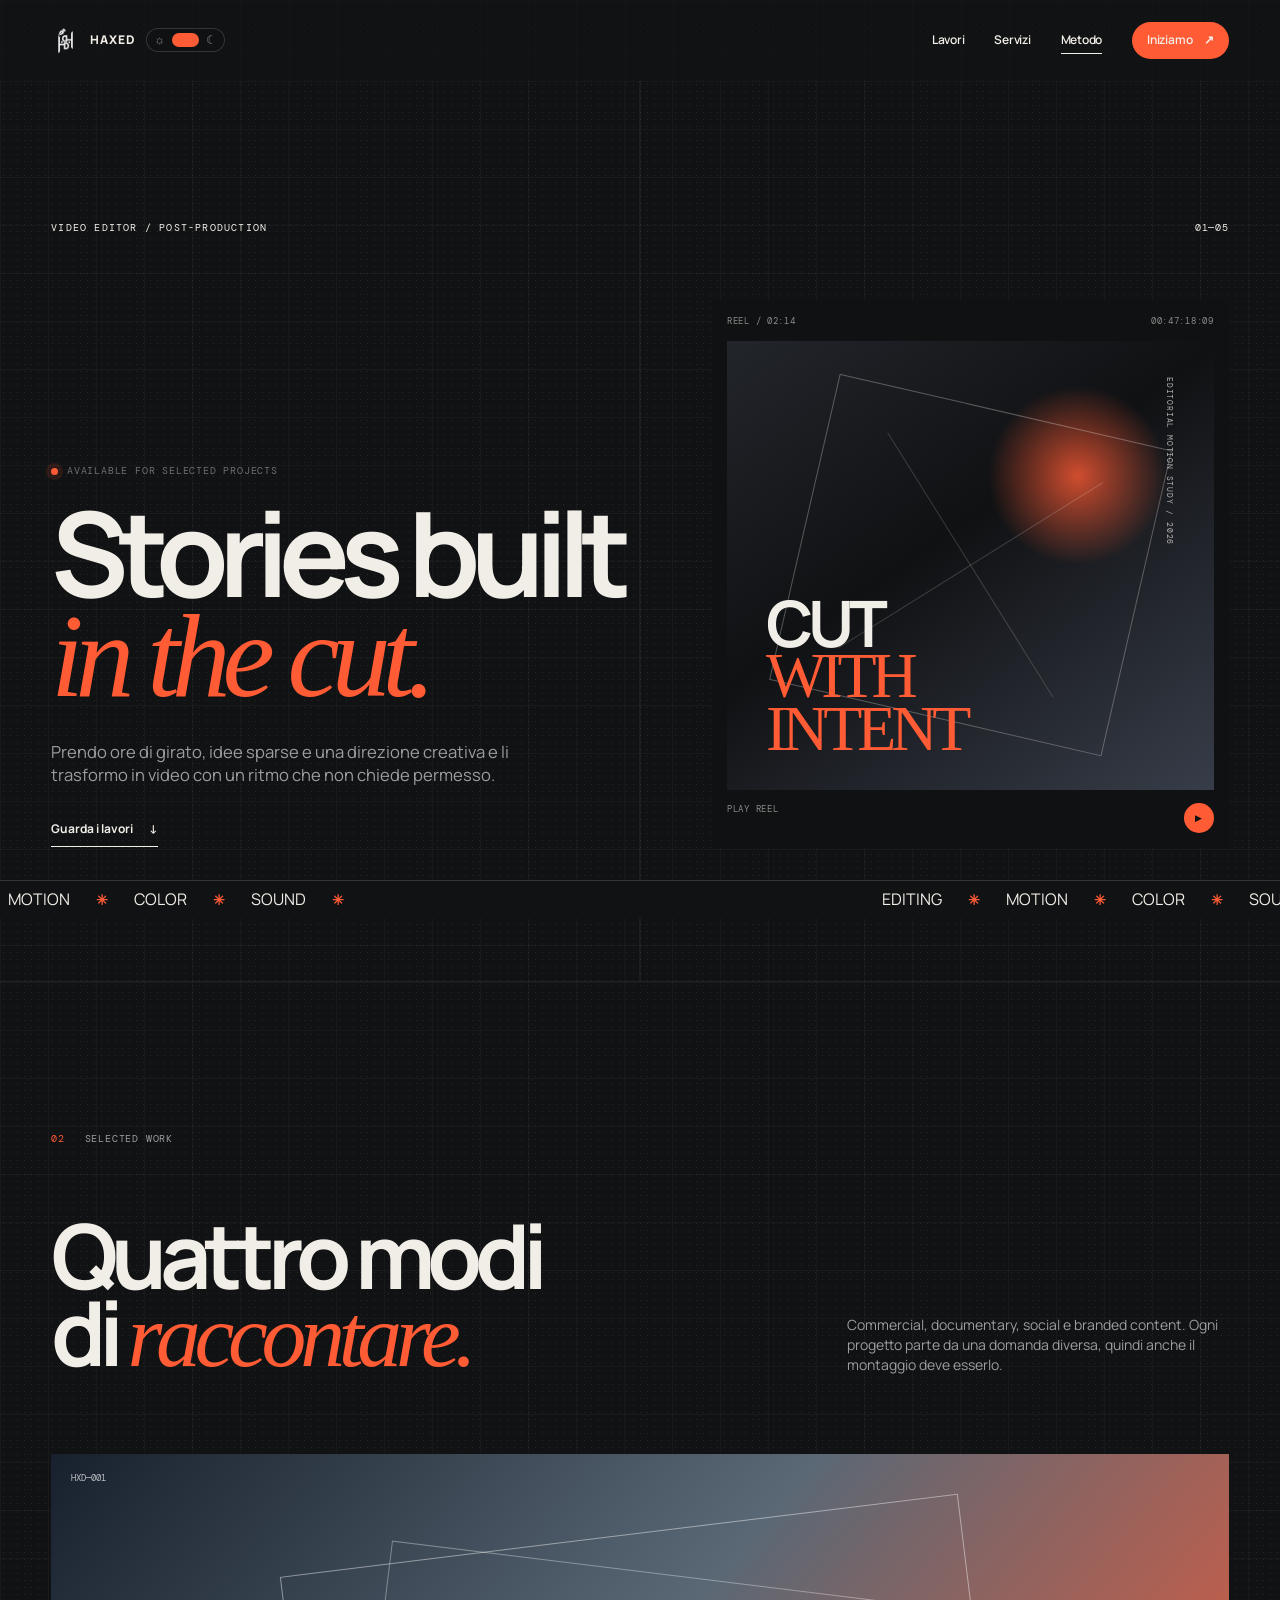
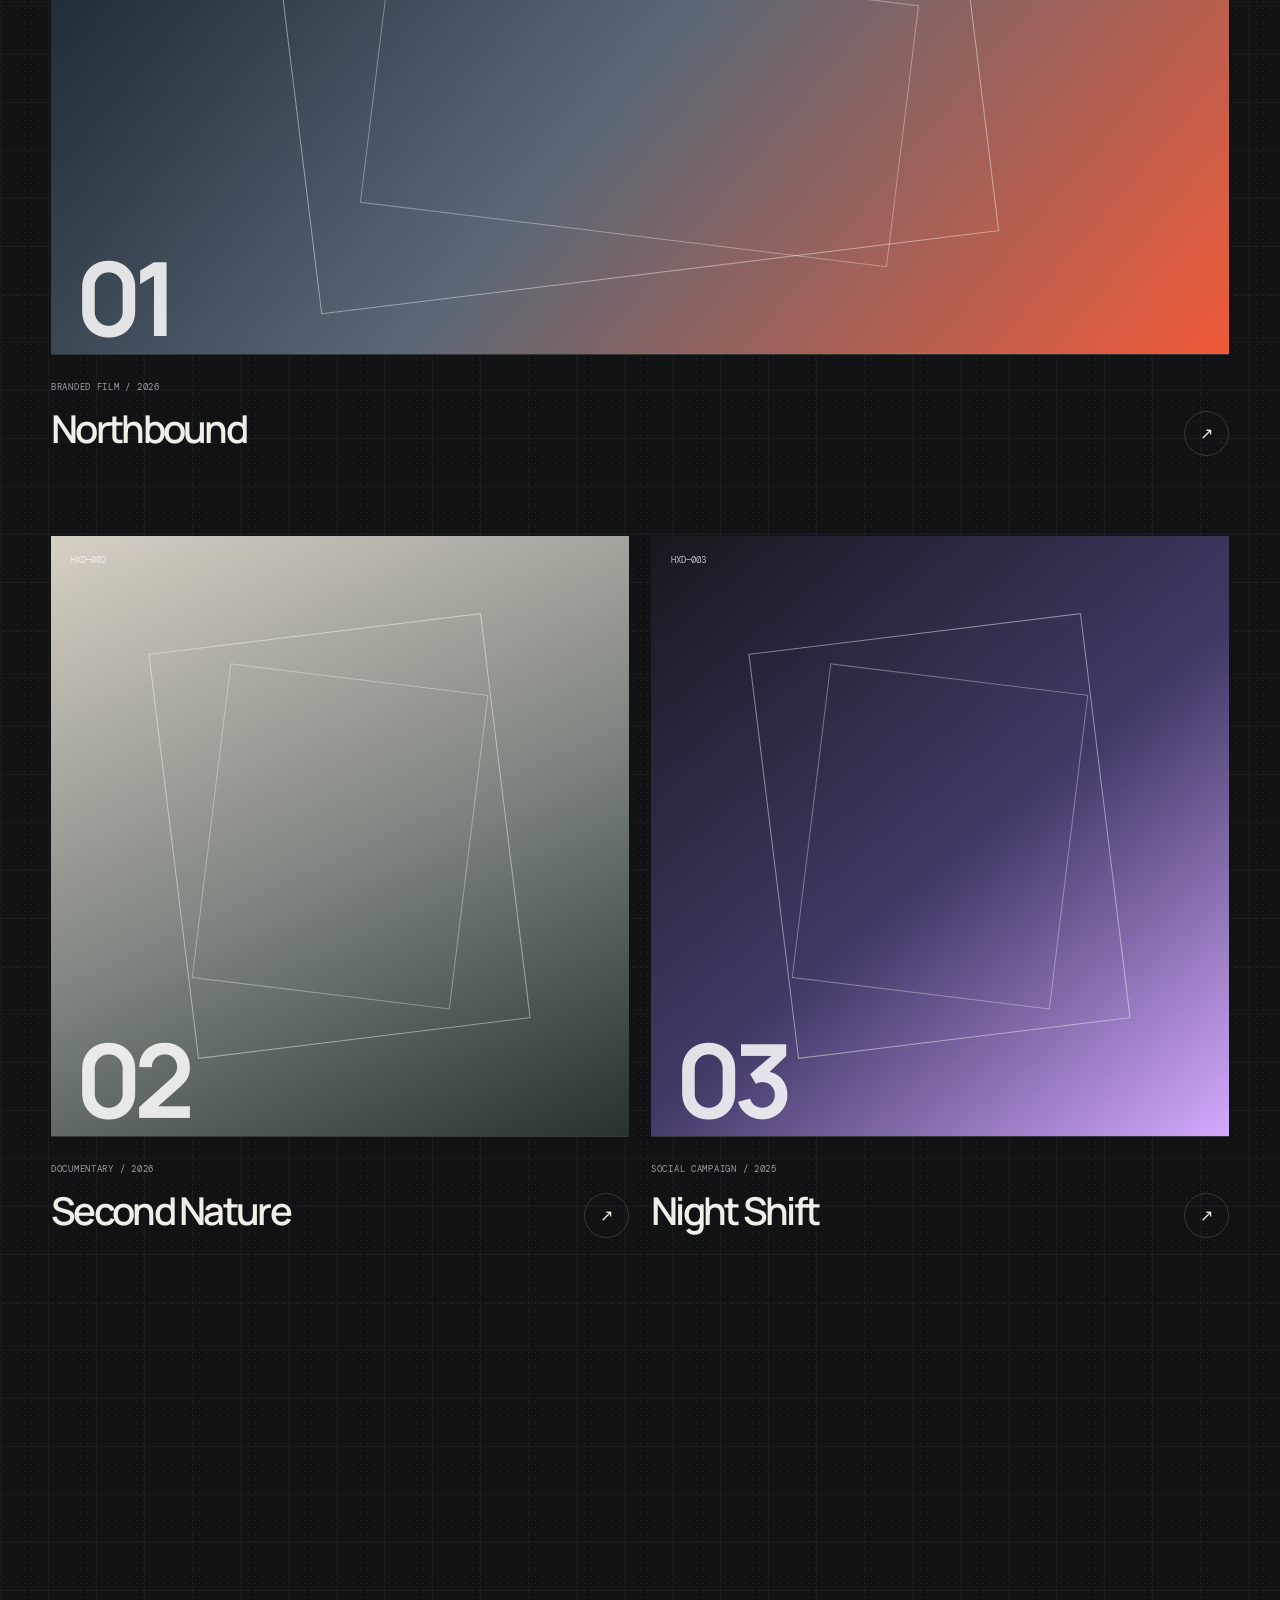
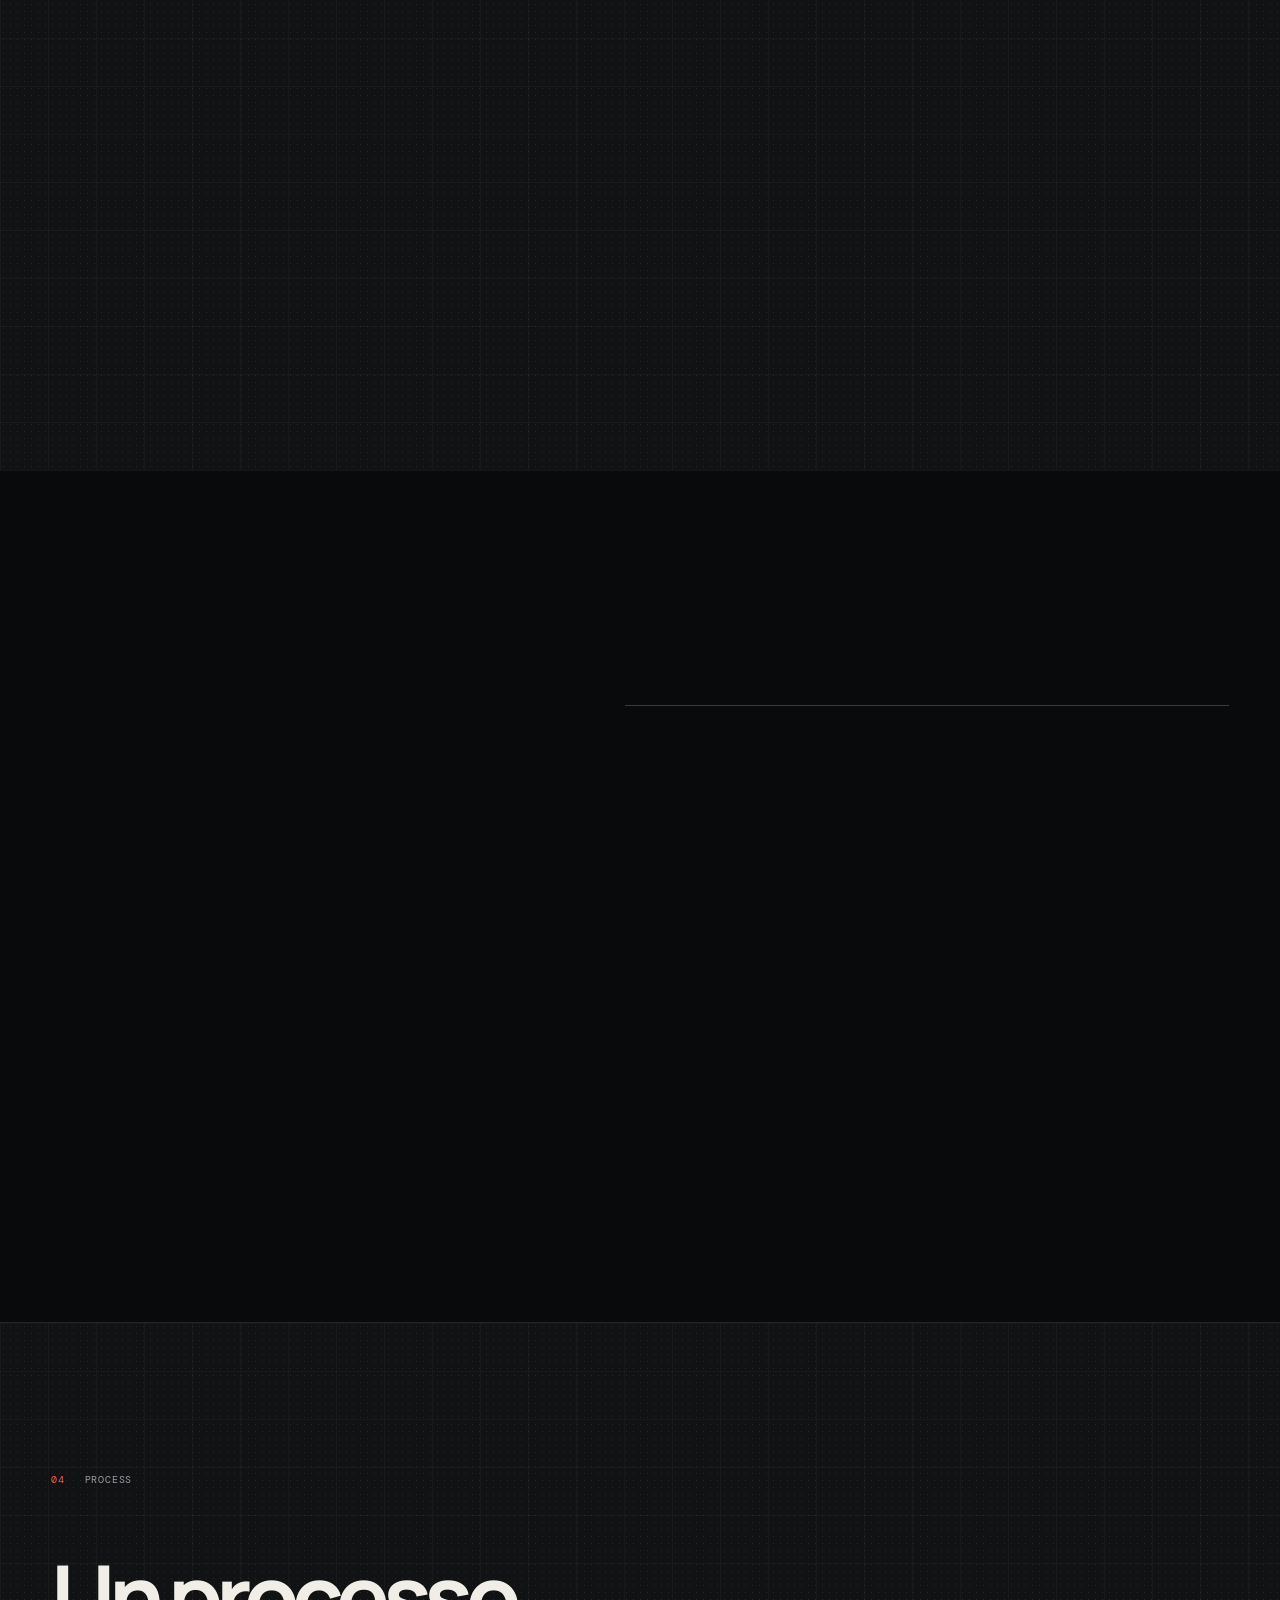
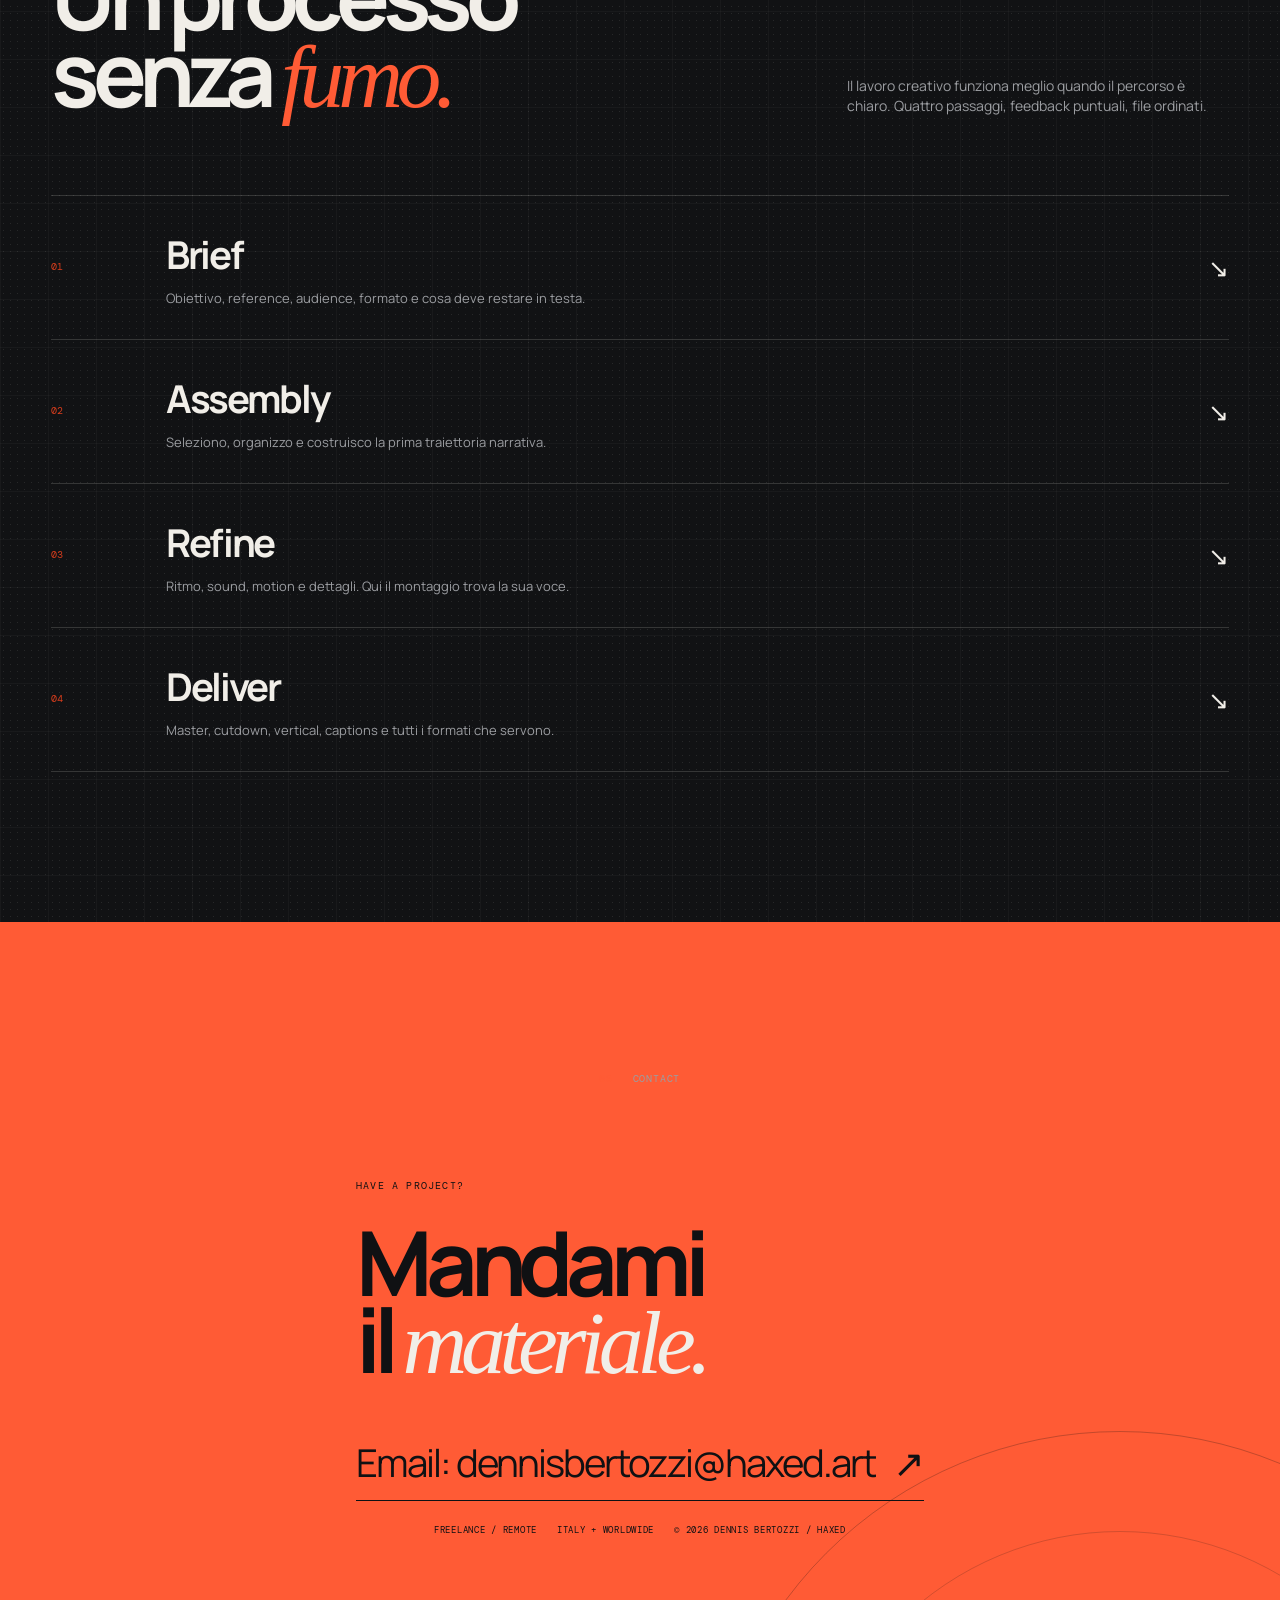
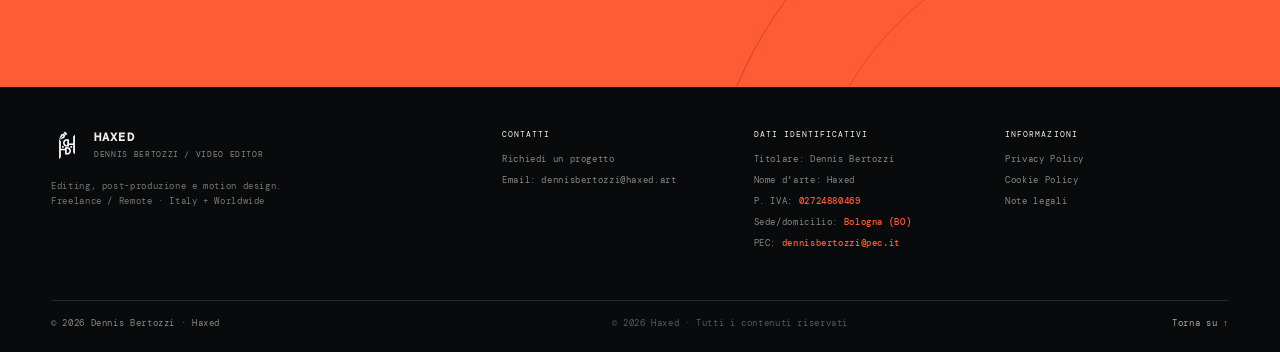
==== index.html @ 4f60acdb "Add files via upload" ====
<!doctype html>
<html lang="it">
<head>
  <meta charset="utf-8">
  <meta name="viewport" content="width=device-width, initial-scale=1">
  <meta name="description" content="Portfolio di un video editor freelance: editing, post-produzione e motion per brand, creator e campagne.">
  <meta name="theme-color" content="#111214">
  <meta property="og:title" content="HAXED — Video Editor">
  <meta property="og:description" content="Editing, post-produzione e motion design.">
  <meta property="og:image" content="assets/img/og-image.jpg">
  <meta property="og:type" content="website">
  <title>HAXED — Video Editor</title>
  <link rel="icon" href="favicon.ico" sizes="any">
  <link rel="stylesheet" href="assets/css/reset.css">
  <link rel="stylesheet" href="assets/css/variables.css">
  <link rel="stylesheet" href="assets/css/main.css">
</head>
<body class="dark-mode">
  <div class="scroll-progress" aria-hidden="true"><span></span></div>

  <header class="site-header" id="top">
    <div class="header-left">
      <a class="brand" href="#top" aria-label="Haxed home">
        <span class="brand-logo-wrap" aria-hidden="true"><img class="brand-logo brand-logo-light" src="assets/img/branding/logo-black.png" alt=""><img class="brand-logo brand-logo-dark" src="assets/img/branding/logo-white.png" alt=""></span><span>HAXED</span>
      </a>
      <button class="theme-toggle" type="button" aria-label="Passa alla white mode" aria-pressed="true" title="Passa alla white mode">
        <span class="theme-icon theme-sun">☼</span>
        <span class="theme-track"><span class="theme-knob"></span></span>
        <span class="theme-icon theme-moon">☾</span>
      </button>
    </div>

    <button class="menu-toggle" type="button" aria-expanded="false" aria-controls="site-nav">
      <span>Menu</span><i></i>
    </button>

    <nav class="site-nav" id="site-nav" aria-label="Navigazione principale">
      <a href="#work" data-nav="work">Lavori</a>
      <a href="#services" data-nav="services">Servizi</a>
      <a href="#process" data-nav="process">Metodo</a>
      <a class="nav-contact" href="#contact">Iniziamo <span>↗</span></a>
    </nav>
  </header>

  <main>
    <section class="hero">
      <div class="hero-noise" aria-hidden="true"></div>
      <div class="hero-top">
        <p class="overline">VIDEO EDITOR / POST-PRODUCTION</p>
        <p class="hero-index">01—05</p>
      </div>

      <div class="hero-grid">
        <div class="hero-copy reveal">
          <p class="eyebrow"><span class="live-dot"></span> Available for selected projects</p>
          <h1>Stories built<br><em>in the cut.</em></h1>
          <p class="hero-lead">Prendo ore di girato, idee sparse e una direzione creativa e li trasformo in video con un ritmo che non chiede permesso.</p>
          <a class="text-link" href="#work">Guarda i lavori <span>↓</span></a>
        </div>

        <div class="hero-frame reveal reveal-delay" aria-label="Anteprima reel">
          <div class="frame-top">
            <span>REEL / 02:14</span>
            <span>00:47:18:09</span>
          </div>
          <div class="frame-art">
            <div class="art-cross"></div>
            <div class="art-word">CUT<br><span>WITH<br>INTENT</span></div>
            <div class="art-caption">EDITORIAL MOTION STUDY / 2026</div>
          </div>
          <div class="frame-bottom">
            <span>PLAY REEL</span>
            <button class="play-button" type="button" aria-label="Avvia reel">▶</button>
          </div>
        </div>
      </div>

    

      <div class="hero-ticker" aria-hidden="true">
            <div class="ticker-track">
              <div class="ticker-set"><span>EDITING</span><b>✳</b><span>MOTION</span><b>✳</b><span>COLOR</span><b>✳</b><span>SOUND</span><b>✳</b></div>
              <div class="ticker-set"><span>EDITING</span><b>✳</b><span>MOTION</span><b>✳</b><span>COLOR</span><b>✳</b><span>SOUND</span><b>✳</b></div>
              <div class="ticker-set"><span>EDITING</span><b>✳</b><span>MOTION</span><b>✳</b><span>COLOR</span><b>✳</b><span>SOUND</span><b>✳</b></div>
            </div>
          </div>

    </section>

    

    <section class="work section" id="work">
      <div class="section-label reveal"><span>02</span><span>Selected work</span></div>
      <div class="work-intro reveal">
        <h2>Quattro modi<br>di <em>raccontare.</em></h2>
        <p>Commercial, documentary, social e branded content. Ogni progetto parte da una domanda diversa, quindi anche il montaggio deve esserlo.</p>
      </div>

        <!--
          PER AGGIUNGERE UN TUO LAVORO:
          1. Duplica uno degli <article class="project"> qui sotto.
          2. Sostituisci titolo, categoria e anno.
          3. Sostituisci .project-visual con <img src="assets/img/portfolio/nome.jpg" alt="...">,
             oppure con un <video> se vuoi usare un case study in movimento.
        -->
      <div class="project-list">
        <article class="project project-wide reveal">
          <div class="project-visual visual-a">
            <span class="project-code">HXD—001</span>
            <span class="visual-shape"></span>
            <span class="visual-number">01</span>
          </div>
          <div class="project-info">
            <div><span class="project-type">BRANDED FILM / 2026</span><h3>Northbound</h3></div>
            <span class="project-arrow">↗</span>
          </div>
        </article>

        <article class="project project-half reveal">
          <div class="project-visual visual-b">
            <span class="project-code">HXD—002</span>
            <span class="visual-shape"></span>
            <span class="visual-number">02</span>
          </div>
          <div class="project-info">
            <div><span class="project-type">DOCUMENTARY / 2026</span><h3>Second Nature</h3></div>
            <span class="project-arrow">↗</span>
          </div>
        </article>

        <article class="project project-half reveal">
          <div class="project-visual visual-c">
            <span class="project-code">HXD—003</span>
            <span class="visual-shape"></span>
            <span class="visual-number">03</span>
          </div>
          <div class="project-info">
            <div><span class="project-type">SOCIAL CAMPAIGN / 2025</span><h3>Night Shift</h3></div>
            <span class="project-arrow">↗</span>
          </div>
        </article>

        <article class="project project-wide reveal">
          <div class="project-visual visual-d">
            <span class="project-code">HXD—004</span>
            <span class="visual-shape"></span>
            <span class="visual-number">04</span>
          </div>
          <div class="project-info">
            <div><span class="project-type">MUSIC / 2025</span><h3>Low Frequency</h3></div>
            <span class="project-arrow">↗</span>
          </div>
        </article>
      </div>
    </section>

    <section class="no-grid services section" id="services">
      <div class="section-label reveal"><span>03</span><span>What I do</span></div>
      <div class="services-grid">
        <div class="services-title reveal">
          <h2>Non faccio<br>solo <em>montaggio.</em></h2>
        </div>
        <div class="service-stack">
          <article class="service reveal">
            <span class="service-num">01</span>
            <div><h3>Editing</h3><p>Story structure, pacing, selects, multicam e versioning. Dal rough cut al master.</p></div>
            <span class="service-symbol">+</span>
          </article>
          <article class="service reveal">
            <span class="service-num">02</span>
            <div><h3>Motion</h3><p>Typography, transitions, screen graphics e sistemi visivi che seguono il ritmo.</p></div>
            <span class="service-symbol">+</span>
          </article>
          <article class="service reveal">
            <span class="service-num">03</span>
            <div><h3>Finishing</h3><p>Color pass, sound polish, cleanup, subtitles e delivery per ogni piattaforma.</p></div>
            <span class="service-symbol">+</span>
          </article>
        </div>
      </div>
    </section>

    <section class="process section" id="process">
      <div class="section-label reveal"><span>04</span><span>Process</span></div>
      <div class="process-head reveal">
        <h2>Un processo<br>senza <em>fumo.</em></h2>
        <p>Il lavoro creativo funziona meglio quando il percorso è chiaro. Quattro passaggi, feedback puntuali, file ordinati.</p>
      </div>

      <ol class="process-list">
        <li class="process-item reveal">
          <span class="process-num">01</span>
          <div><h3>Brief</h3><p>Obiettivo, reference, audience, formato e cosa deve restare in testa.</p></div>
          <span class="process-mark">↘</span>
        </li>
        <li class="process-item reveal">
          <span class="process-num">02</span>
          <div><h3>Assembly</h3><p>Seleziono, organizzo e costruisco la prima traiettoria narrativa.</p></div>
          <span class="process-mark">↘</span>
        </li>
        <li class="process-item reveal">
          <span class="process-num">03</span>
          <div><h3>Refine</h3><p>Ritmo, sound, motion e dettagli. Qui il montaggio trova la sua voce.</p></div>
          <span class="process-mark">↘</span>
        </li>
        <li class="process-item reveal">
          <span class="process-num">04</span>
          <div><h3>Deliver</h3><p>Master, cutdown, vertical, captions e tutti i formati che servono.</p></div>
          <span class="process-mark">↘</span>
        </li>
      </ol>
    </section>

    <section class="contact section" id="contact">
      <div class="contact-orbit" aria-hidden="true"></div>
      <div class="section-label reveal"><span>05</span><span>Contact</span></div>
      <div class="contact-content reveal">
        <p class="overline">HAVE A PROJECT?</p>
        <h2>Mandami<br>il <em>materiale.</em></h2>
        <a class="contact-mail" href="#contact">Email: dennisbertozzi@haxed.art <span>↗</span></a>
      </div>
      <div class="contact-meta reveal">
        <span>Freelance / Remote</span>
        <span>Italy + Worldwide</span>
        <span>© 2026 Dennis Bertozzi / Haxed</span>
      </div>
    </section>
  </main>

  <footer class="site-footer" id="legal">
    <div class="footer-identity">
      <div class="footer-brand">
        <img class="footer-logo footer-logo-light" src="assets/img/branding/logo-black.png" alt="Haxed">
        <img class="footer-logo footer-logo-dark" src="assets/img/branding/logo-white.png" alt="Haxed">
        <div>
          <strong>HAXED</strong>
          <span>DENNIS BERTOZZI / VIDEO EDITOR</span>
        </div>
      </div>
      <p>Editing, post-produzione e motion design.<br>Freelance / Remote · Italy + Worldwide</p>
    </div>

    <div class="footer-links">
      <div class="footer-col">
        <span class="footer-label">CONTATTI</span>
        <a href="#contact">Richiedi un progetto</a>
        <a href="mailto:dennisbertozzi@haxed.art">Email: dennisbertozzi@haxed.art</a>
      </div>
      <div class="footer-col">
        <span class="footer-label">DATI IDENTIFICATIVI</span>
        <span>Titolare: Dennis Bertozzi</span>
        <span>Nome d'arte: Haxed</span>
        <span>P. IVA: <b>02724880469</b></span>
        <span>Sede/domicilio: <b>Bologna (BO)</b></span>
        <span>PEC: <b>dennisbertozzi@pec.it</b></span>
      </div>
      <div class="footer-col">
        <span class="footer-label">INFORMAZIONI</span>
        <a href="privacy-policy.html">Privacy Policy</a>
        <a href="cookie-policy.html">Cookie Policy</a>
        <a href="note-legali.html">Note legali</a>
      </div>
    </div>

    <div class="footer-bottom">
      <span>© 2026 Dennis Bertozzi · Haxed</span>
      <span>© 2026 Haxed · Tutti i contenuti riservati</span>
      <a href="#top">Torna su ↑</a>
    </div>
  </footer>

  <script src="assets/js/theme.js"></script>
  <script src="assets/js/cursor-glow.js"></script>
  <script type="module" src="assets/js/main.js"></script>
</body>
</html>
---- assets/css/variables.css ----
:root {
  /* Original / white theme */
  --paper: #f1eee8;
  --paper-2: #e6e1d8;
  --ink: #101113;
  --muted: #6f706e;
  --line: rgba(16, 17, 19, .16);
  --line-light: rgba(255,255,255,.2);

  /* Accent */
  --orange: #ff5b35;
  --orange-dark: #d83d1c;
  --blue: #234dff;
  --black: #101113;

  /* Dark theme */
  --dark-paper: #111214;
  --dark-paper-2: #191b1f;
  --dark-ink: #f1eee8;
  --dark-muted: #9b9da1;
  --dark-line: rgba(241,238,232,.16);
  --dark-line-light: rgba(241,238,232,.2);

  --max: 1380px;
  --gutter: clamp(20px, 4vw, 64px);
  --ease: cubic-bezier(.2,.8,.2,1);
  --serif: Georgia, "Times New Roman", serif;
  --mono: "DM Mono", monospace;
  --sans: "Manrope", "Helvetica Neue", Helvetica, Arial, sans-serif;
}
---- assets/css/main.css ----
@import url("https://fonts.googleapis.com/css2?family=DM+Mono:wght@400;500&family=Manrope:wght@400;500;600;700;800&display=swap");

:root { --mono: "DM Mono", monospace; --sans: "Manrope", "Helvetica Neue", Helvetica, Arial, sans-serif; }

body {
  background: var(--paper);
  color: var(--ink);
  font-family: var(--sans);
  line-height: 1.4;
  overflow-x: hidden;
}

::selection { background: var(--orange); color: var(--paper); }

.scroll-progress {
  position: fixed;
  z-index: 100;
  left: 0;
  top: 0;
  width: 100%;
  height: 3px;
  background: transparent;
}
.scroll-progress span {
  display: block;
  width: 0;
  height: 100%;
  background: var(--orange);
  transform-origin: left;
}

.site-header {
  position: fixed;
  z-index: 50;
  top: 0;
  left: 0;
  width: 100%;
  padding: 22px var(--gutter);
  display: flex;
  align-items: center;
  justify-content: space-between;
  mix-blend-mode: multiply;
}
.header-left {
  display: flex;
  align-items: center;
  gap: 10px;
}
.brand {
  display: inline-flex;
  gap: 10px;
  align-items: center;
  font-size: 12px;
  font-weight: 800;
  letter-spacing: .08em;
}
.brand-logo-wrap {
  position: relative;
  display: block;
  width: 29px;
  height: 29px;
  flex: 0 0 29px;
}
.brand-logo {
  position: absolute;
  inset: 0;
  width: 100%;
  height: 100%;
  object-fit: contain;
  display: block;
}
.brand-logo-dark { display: none; }
.site-nav { display: flex; align-items: center; gap: 30px; font-family: var(--sans); font-size: 12px; font-weight: 600; letter-spacing: -.02em; }
.site-nav a { position: relative; }
.site-nav a:not(.nav-contact)::after {
  content: "";
  position: absolute;
  left: 0;
  right: 100%;
  bottom: -5px;
  height: 1px;
  background: currentColor;
  transition: right .35s var(--ease);
}
.site-nav a:not(.nav-contact):hover::after,
.site-nav a.active:not(.nav-contact)::after { right: 0; }
.nav-contact {
  padding: 10px 15px;
  background: var(--ink);
  color: var(--paper);
  border-radius: 999px;
  transition: transform .3s var(--ease), background .3s;
}
.nav-contact:hover { transform: translateY(-2px); background: var(--orange); color: var(--ink); }
.nav-contact span { margin-left: 10px; }
.menu-toggle { display: none; background: transparent; color: var(--ink); }

.hero {
  position: relative;
  height: 100svh;
  min-height: 100svh;
  box-sizing: border-box;
  padding: 140px var(--gutter) 0;
  overflow: hidden;
  background:
    linear-gradient(90deg, transparent 49.9%, rgba(16,17,19,.08) 50%, transparent 50.1%);
}
.hero-noise {
  position: absolute; inset: 0; opacity: .08; pointer-events: none;
  background-image: radial-gradient(rgba(16,17,19,.5) .6px, transparent .6px);
  background-size: 5px 5px;
  mask-image: linear-gradient(to bottom, #000, transparent 80%);
}
.hero-top {
  max-width: var(--max); margin: auto;
  display: flex; justify-content: space-between;
  font-family: var(--mono); font-size: 10px; letter-spacing: .08em;
}
.hero-grid {
  max-width: var(--max); margin: 65px auto 0;
  display: grid; grid-template-columns: 1.05fr .95fr; gap: 7vw;
  align-items: end;
}
.overline, .eyebrow, .project-type, .section-label, .frame-top, .frame-bottom,
.project-code, .contact-meta, .site-footer {
  font-family: var(--mono);
}
.overline { font-size: 10px; letter-spacing: .12em; }
.eyebrow {
  display: flex; align-items: center; gap: 9px;
  font-size: 10px; text-transform: uppercase; letter-spacing: .08em;
  color: var(--muted); margin-bottom: 25px;
}
.live-dot {
  width: 7px; height: 7px; border-radius: 50%; background: var(--orange);
  box-shadow: 0 0 0 5px rgba(255,91,53,.12);
}
.hero h1 {
  font-size: clamp(4.2rem, 9.2vw, 9.8rem);
  line-height: .84;
  letter-spacing: -.085em;
  font-weight: 700;
  max-width: 820px;
}
.hero h1 em, h2 em {
  font-family: var(--serif);
  font-weight: 400;
  letter-spacing: -.07em;
}
.hero h1 em { color: var(--orange); }
.hero-lead {
  max-width: 475px; margin: 34px 0 30px;
  font-size: clamp(15px, 1.3vw, 18px);
  color: #4e4f4d;
}
.text-link {
  display: inline-flex; gap: 16px; align-items: center;
  border-bottom: 1px solid var(--ink); padding-bottom: 8px;
  font-size: 12px; font-weight: 700;
}
.text-link span { transition: transform .3s var(--ease); }
.text-link:hover span { transform: translateY(4px); }

.hero-frame {
  position: relative;
  background: var(--ink);
  color: var(--paper);
  aspect-ratio: 1 / 1.06;
  min-height: 480px;
  padding: 15px;
  display: flex; flex-direction: column;
}
.frame-top, .frame-bottom {
  display: flex; justify-content: space-between;
  font-size: 9px; color: rgba(241,238,232,.55);
  letter-spacing: .08em;
}
.frame-art {
  position: relative; flex: 1; margin: 13px 0;
  overflow: hidden;
  background:
    radial-gradient(circle at 72% 30%, rgba(255,91,53,.8), transparent 19%),
    linear-gradient(145deg, #22252b 0%, #101113 44%, #373d49 100%);
}
.art-cross {
  position: absolute; width: 70%; height: 70%; left: 15%; top: 15%;
  border: 1px solid rgba(241,238,232,.3);
  transform: rotate(13deg);
}
.art-cross::before, .art-cross::after {
  content: ""; position: absolute; left: 50%; top: 0; height: 100%; width: 1px;
  background: rgba(241,238,232,.18); transform: rotate(45deg);
}
.art-cross::after { transform: rotate(-45deg); }
.art-word {
  position: absolute; left: 8%; bottom: 8%;
  font-size: clamp(2.8rem, 5vw, 5.5rem); line-height: .78;
  font-weight: 700; letter-spacing: -.08em;
}
.art-word span { color: var(--orange); font-family: var(--serif); font-weight: 400; }
.art-caption {
  position: absolute; right: 8%; top: 8%; writing-mode: vertical-rl;
  font-family: var(--mono); font-size: 8px; letter-spacing: .1em; opacity: .7;
}
.play-button {
  width: 30px; height: 30px; border-radius: 50%;
  background: var(--orange); color: var(--ink); font-size: 9px;
  cursor: pointer; transition: transform .3s var(--ease);
}
.play-button:hover { transform: scale(1.12); }

.hero-ticker {
  position: absolute;
  left: 0;
  right: 0;
  bottom: 0;
  width: 100%;
  height: 50px;
  overflow: hidden;
  border-top: 1px solid var(--line);
  background: var(--paper);
  z-index: 20;
}

.ticker-track {
  display: flex;
  width: max-content;
  min-width: max-content;
  height: 100%;
  align-items: center;
  animation: none;
  will-change: transform;
}

.ticker-set {
  display: flex;
  flex: 0 0 auto;
  width: max-content;
  align-items: center;
  gap: 26px;
  padding: 0 26px 0 0;
  white-space: nowrap;
}

.ticker-set span,
.ticker-set b {
  flex: 0 0 auto;
}

.ticker-track b {
  color: var(--orange);
  font-size: 14px;
}


.section { position: relative; padding: 150px var(--gutter); }
.section > * { max-width: var(--max); margin-left: auto; margin-right: auto; }
.section-label {
  display: flex; gap: 20px; align-items: center;
  font-size: 10px; letter-spacing: .08em; text-transform: uppercase;
  color: var(--muted); margin-bottom: 70px;
}
.section-label span:first-child { color: var(--orange); }

.work { background: var(--paper); }
.work-intro {
  display: grid; grid-template-columns: 1fr .55fr; gap: 8vw;
  align-items: end; margin-bottom: 80px;
}
.work-intro h2, .services-title h2, .process-head h2, .contact h2 {
  font-size: clamp(3.2rem, 7vw, 7.7rem);
  line-height: .86; letter-spacing: -.08em; font-weight: 700;
}
.work-intro h2 em, .services-title h2 em, .process-head h2 em, .contact h2 em { color: var(--orange); }
.work-intro p, .process-head p {
  max-width: 420px; color: var(--muted); font-size: 14px;
}
.project-list {
  display: grid; grid-template-columns: 1fr 1fr; gap: 80px 22px;
}
.project-wide { grid-column: 1 / -1; }
.project-visual {
  position: relative; min-height: 500px; overflow: hidden;
}
.project-half .project-visual { min-height: 600px; }
.visual-a { background: linear-gradient(130deg, #18202d, #5a6875 48%, #f05a38); }
.visual-b { background: linear-gradient(155deg, #d7d0c5, #7b827d 55%, #27312f); }
.visual-c { background: linear-gradient(140deg, #17181d, #423a67 54%, #d4a9ff); }
.visual-d { background: linear-gradient(155deg, #3c160e, #e65c36 53%, #f0b18f); }
.visual-shape {
  position: absolute; width: 58%; height: 68%; left: 21%; top: 16%;
  border: 1px solid rgba(255,255,255,.45);
  transform: rotate(-7deg);
  transition: transform .8s var(--ease), scale .8s var(--ease);
}
.visual-shape::after {
  content: ""; position: absolute; inset: 11%;
  border: 1px solid rgba(255,255,255,.35);
  transform: rotate(14deg);
}
.project:hover .visual-shape { transform: rotate(2deg) scale(1.06); }
.visual-number {
  position: absolute; left: 24px; bottom: 20px;
  color: rgba(255,255,255,.85); font-size: clamp(4rem, 8vw, 8rem);
  line-height: .7; letter-spacing: -.08em; font-weight: 700;
}
.project-code { position: absolute; top: 18px; left: 20px; color: rgba(255,255,255,.7); font-size: 9px; }

.project-visual img,
.project-visual video {
  width: 100%;
  height: 100%;
  min-height: inherit;
  object-fit: cover;
  display: block;
}
.project-visual.media-visual {
  background: #202126;
}

.project-info {
  display: flex; justify-content: space-between; align-items: end;
  padding: 18px 0 0; border-top: 1px solid var(--line);
}
.project-type { font-size: 9px; color: var(--muted); letter-spacing: .08em; }
.project h3 {
  margin-top: 7px; font-size: clamp(1.7rem, 3vw, 3.2rem);
  letter-spacing: -.07em; font-weight: 600;
}
.project-arrow {
  display: grid; place-items: center; width: 45px; height: 45px;
  border: 1px solid var(--line); border-radius: 50%;
  transition: all .35s var(--ease);
}
.project:hover .project-arrow { background: var(--orange); border-color: var(--orange); transform: rotate(45deg); }

.services { background: var(--black); color: var(--paper); }
.services .section-label { color: rgba(241,238,232,.55); }
.services-grid { display: grid; grid-template-columns: .85fr 1.15fr; gap: 10vw; }
.services-title h2 em { color: var(--orange); }
.service-stack { border-top: 1px solid var(--line-light); }
.service {
  display: grid; grid-template-columns: 45px 1fr 45px; gap: 20px;
  padding: 30px 0; border-bottom: 1px solid var(--line-light);
  align-items: start;
}
.service-num { font-family: var(--mono); color: var(--orange); font-size: 10px; }
.service h3 { font-size: clamp(1.8rem, 3vw, 3rem); letter-spacing: -.06em; font-weight: 500; }
.service p { max-width: 470px; margin-top: 10px; color: rgba(241,238,232,.55); font-size: 13px; }
.service-symbol {
  font-size: 25px; font-weight: 300; text-align: right;
  transition: transform .35s var(--ease), color .35s;
}
.service:hover .service-symbol { transform: rotate(90deg); color: var(--orange); }

.process { background: var(--paper); }
.process-head {
  display: grid; grid-template-columns: 1fr .55fr; gap: 8vw;
  align-items: end; margin-bottom: 80px;
}
.process-list { border-top: 1px solid var(--line); }
.process-item {
  display: grid; grid-template-columns: 90px 1fr 60px; gap: 25px;
  align-items: center; padding: 32px 0; border-bottom: 1px solid var(--line);
}
.process-num { font-family: var(--mono); font-size: 10px; color: var(--orange-dark); }
.process-item h3 { font-size: clamp(1.8rem, 3vw, 3rem); letter-spacing: -.06em; }
.process-item p { max-width: 500px; margin-top: 7px; color: var(--muted); font-size: 13px; }
.process-mark { font-size: 25px; text-align: right; transition: transform .35s var(--ease); }
.process-item:hover .process-mark { transform: translate(5px, 5px); color: var(--orange); }

.contact {
  min-height: 85svh; display: flex; flex-direction: column; justify-content: space-between;
  background: var(--orange); overflow: hidden;
}
.contact .section-label { color: rgba(16,17,19,.65); }
.contact-orbit {
  position: absolute; width: 65vw; height: 65vw; max-width: 900px; max-height: 900px;
  right: -20vw; bottom: -45vw; border: 1px solid rgba(16,17,19,.25);
  border-radius: 50%; pointer-events: none;
}
.contact-orbit::after {
  content: ""; position: absolute; inset: 12%; border: 1px solid rgba(16,17,19,.18); border-radius: 50%;
}
.contact-content { position: relative; }
.contact-content .overline { margin-bottom: 30px; }
.contact h2 em { color: var(--paper); }
.contact-mail {
  display: inline-flex; align-items: center; gap: 18px;
  margin-top: 55px; padding-bottom: 10px; border-bottom: 1px solid var(--ink);
  font-size: clamp(1.3rem, 3vw, 3rem); letter-spacing: -.05em;
}
.contact-mail span { transition: transform .3s var(--ease); }
.contact-mail:hover span { transform: translate(5px,-5px); }
.contact-meta {
  display: flex; justify-content: space-between; gap: 20px;
  font-size: 9px; letter-spacing: .08em; text-transform: uppercase;
}

 .site-footer {
  display: grid;
  grid-template-columns: minmax(240px, .9fr) minmax(420px, 1.6fr);
  gap: 42px;
  padding: 42px var(--gutter) 22px;
  background: var(--black);
  color: rgba(241,238,232,.58);
  font-size: 9px;
  letter-spacing: .07em;
}
.footer-identity { display: flex; flex-direction: column; gap: 18px; max-width: 360px; }
.footer-identity p { margin: 0; line-height: 1.7; color: rgba(241,238,232,.48); }
.footer-brand { display: inline-flex; align-items: center; gap: 11px; }
.footer-logo { width: 32px; height: 32px; object-fit: contain; flex: 0 0 32px; }
.footer-logo-dark { display: block; }
.footer-logo-light { display: none; }
.footer-brand > div { display: flex; flex-direction: column; gap: 4px; }
.footer-brand strong { color: var(--dark-ink); font-size: 12px; letter-spacing: .09em; }
.footer-brand span { font-size: 8px; letter-spacing: .08em; }
.footer-links { display: grid; grid-template-columns: repeat(3, minmax(0, 1fr)); gap: 28px; }
.footer-col { display: flex; flex-direction: column; gap: 8px; line-height: 1.45; }
.footer-label { color: var(--dark-ink); font-size: 8px; letter-spacing: .13em; margin-bottom: 5px; }
.footer-col a { color: inherit; transition: color .25s ease; }
.footer-col a:hover { color: var(--orange); }
.footer-col b { color: var(--orange); font-weight: 500; }
.footer-bottom { grid-column: 1 / -1; display: grid; grid-template-columns: 1fr 1fr auto; gap: 20px; padding-top: 16px; margin-top: 8px; border-top: 1px solid rgba(241,238,232,.12); align-items: center; }
.footer-bottom span:nth-child(2) { color: rgba(241,238,232,.35); }
.footer-bottom a { justify-self: end; color: rgba(241,238,232,.7); }

.reveal {
  opacity: 1;
  transform: none;
}
.reveal-enabled .reveal {
  opacity: 0;
  transform: translateY(30px);
  transition: opacity .8s var(--ease), transform .8s var(--ease);
}
.reveal-enabled .reveal.visible {
  opacity: 1;
  transform: none;
}
.reveal-delay { transition-delay: .12s; }

@media (prefers-reduced-motion: reduce) {
  html { scroll-behavior: auto; }
  *, *::before, *::after { animation-duration: .01ms !important; transition-duration: .01ms !important; }
  .reveal, .reveal-enabled .reveal { opacity: 1; transform: none; }
}

@media (max-width: 850px) {
  .hero {
    height: 100svh;
    min-height: 100svh;
  }

  .hero-ticker {
    height: 36px;
  }

  .ticker-set {
    gap: 20px;
    padding-right: 20px;
  }
  .site-header { padding: 16px var(--gutter); }
  .menu-toggle { display: flex; align-items: center; gap: 9px; font-family: var(--mono); font-size: 10px; cursor: pointer; }
  .menu-toggle i { width: 18px; height: 1px; background: currentColor; position: relative; }
  .menu-toggle i::after { content: ""; position: absolute; left: 0; top: 6px; width: 12px; height: 1px; background: currentColor; }
  .site-nav {
    position: fixed; inset: 60px 14px auto; display: grid; gap: 0;
    background: var(--paper); border: 1px solid var(--line); padding: 10px;
    transform: translateY(-15px); opacity: 0; pointer-events: none;
    transition: opacity .3s, transform .3s;
  }
  .site-nav.open { opacity: 1; transform: none; pointer-events: auto; }
  .site-nav a { padding: 14px 10px; border-bottom: 1px solid var(--line); }
  .site-nav .nav-contact { text-align: center; margin-top: 10px; border: 0; }
  .hero { padding-top: 110px; }
  .hero-grid, .work-intro, .services-grid, .process-head { grid-template-columns: 1fr; gap: 45px; }
  .hero-frame { min-height: 430px; }
  .project-list { grid-template-columns: 1fr; gap: 55px; }
  .project-wide, .project-half { grid-column: auto; }
  .project-visual, .project-half .project-visual { min-height: 430px; }
  .section { padding-top: 105px; padding-bottom: 105px; }
  .section-label { margin-bottom: 50px; }
  .contact { min-height: 75svh; }
  .contact-meta { flex-direction: column; }
}

@media (max-width: 520px) {
  .hero h1 { font-size: clamp(3.6rem, 18vw, 5.5rem); }
  .hero-frame { min-height: 380px; }
  .process-item { grid-template-columns: 35px 1fr; }
  .process-mark { display: none; }
  .service { grid-template-columns: 30px 1fr; }
  .service-symbol { display: none; }
  .project-visual, .project-half .project-visual { min-height: 360px; }
  .site-footer { grid-template-columns: 1fr; gap: 30px; }
  .footer-links { grid-template-columns: 1fr 1fr; }
  .footer-bottom { grid-template-columns: 1fr; }
  .footer-bottom a { justify-self: start; }
}


/* =========================================================
   THEME SYSTEM
   Base = original white/paper theme.
   .dark-mode = dark theme.
   ========================================================= */

html {
  color-scheme: light;
}

body {
  background: var(--paper);
  color: var(--ink);
  transition: background-color .4s var(--ease), color .4s var(--ease);
}

/* Paper texture — used across every light paper surface. */
body::before {
  content: "";
  position: fixed;
  z-index: 0;
  inset: 0;
  pointer-events: none;
  opacity: .28;
  background-image:
    linear-gradient(rgba(16,17,19,.035) 1px, transparent 1px),
    linear-gradient(90deg, rgba(16,17,19,.035) 1px, transparent 1px),
    radial-gradient(rgba(16,17,19,.12) .55px, transparent .55px);
  background-size: 48px 48px, 48px 48px, 7px 7px;
  mix-blend-mode: multiply;
}

main,
.site-footer {
  position: relative;
  z-index: 1;
}

/* Header: never blend with the page. */
.site-header {
  z-index: 100;
  mix-blend-mode: normal !important;
  color: var(--ink);
}

.site-header .brand,
.site-header .site-nav a,
.site-header .menu-toggle {
  color: var(--ink);
}

.site-header .nav-contact {
  background: var(--ink);
  color: var(--paper);
  border: 0;
}

.site-header .nav-contact:hover {
  background: var(--orange);
  color: var(--ink);
}

/* Theme toggle in the original white theme. */
.theme-toggle {
  position: relative;
  z-index: 110;
  display: inline-flex;
  align-items: center;
  gap: 7px;
  padding: 4px 7px;
  border: 1px solid var(--line);
  border-radius: 999px;
  background: rgba(241,238,232,.72);
  color: var(--ink);
  cursor: pointer;
  pointer-events: auto;
  appearance: none;
  -webkit-appearance: none;
  transition: background .35s var(--ease), border-color .35s, color .35s, transform .2s ease;
}
.theme-toggle:hover { border-color: var(--orange); }
.theme-toggle:active { transform: scale(.97); }
.theme-toggle:focus-visible { outline: 2px solid var(--orange); outline-offset: 3px; }

.theme-icon {
  font-family: Georgia, "Times New Roman", serif;
  font-size: 12px;
  line-height: 1;
  opacity: .55;
}
.theme-track {
  position: relative;
  width: 27px;
  height: 14px;
  border-radius: 999px;
  background: var(--ink);
}
.theme-knob {
  position: absolute;
  top: 2px;
  left: 2px;
  width: 10px;
  height: 10px;
  border-radius: 50%;
  background: var(--paper);
  transition: transform .45s var(--ease), background .35s;
}

/* ---------------- DARK ---------------- */
html:has(body.dark-mode) {
  color-scheme: dark;
}

body.dark-mode {
  background: var(--dark-paper);
  color: var(--dark-ink);
}

body.dark-mode::before {
  opacity: .20;
  background-image:
    linear-gradient(rgba(241,238,232,.035) 1px, transparent 1px),
    linear-gradient(90deg, rgba(241,238,232,.035) 1px, transparent 1px),
    radial-gradient(rgba(241,238,232,.10) .55px, transparent .55px);
  mix-blend-mode: screen;
}

/* Main surfaces */
body.dark-mode .hero,
body.dark-mode .work {
  background: var(--dark-paper);
  color: var(--dark-ink);
}

body.dark-mode .process {
  background: var(--dark-paper);
  color: var(--dark-ink);
}

body.dark-mode .services,
body.dark-mode .site-footer {
  background: #090a0c;
  color: var(--dark-ink);
}

body.dark-mode .contact {
  background: var(--orange);
  color: var(--ink);
}

/* Hero texture/vertical split */
body.dark-mode .hero {
  background-image:
    linear-gradient(90deg, transparent 49.9%, rgba(241,238,232,.08) 50%, transparent 50.1%);
}

body.dark-mode .hero-noise {
  opacity: .05;
  background-image: radial-gradient(rgba(241,238,232,.5) .6px, transparent .6px);
}

/* Header in dark mode — no black multiply effect. */
body.dark-mode .site-header {
  mix-blend-mode: normal !important;
  color: var(--dark-ink);
}

body.dark-mode .site-header .brand,
body.dark-mode .site-header .site-nav a,
body.dark-mode .site-header .menu-toggle {
  color: var(--dark-ink);
}

body.dark-mode .brand-logo-light { display: none; }
body.dark-mode .brand-logo-dark { display: block; }

body.dark-mode .site-header .nav-contact {
  background: var(--dark-ink);
  color: var(--dark-paper);
  border: 0;
}

body.dark-mode .site-header .nav-contact:hover {
  background: var(--orange);
  color: var(--ink);
}

/* Dark toggle */
body.dark-mode .theme-toggle {
  background: rgba(17,18,20,.88);
  border-color: var(--dark-line);
  color: var(--dark-ink);
}

body.dark-mode .theme-track {
  background: var(--orange);
}

body.dark-mode .theme-knob {
  transform: translateX(13px);
  background: var(--dark-paper);
}

/* Dark text hierarchy */
body.dark-mode .hero-lead,
body.dark-mode .work-intro p,
body.dark-mode .process-head p,
body.dark-mode .process-item p {
  color: var(--dark-muted);
}

body.dark-mode .project-type,
body.dark-mode .section-label {
  color: var(--dark-muted);
}

body.dark-mode .project-info,
body.dark-mode .process-list,
body.dark-mode .process-item {
  border-color: var(--dark-line);
}

body.dark-mode .project-arrow {
  border-color: var(--dark-line);
}

body.dark-mode .text-link {
  border-color: var(--dark-ink);
}

body.dark-mode .hero-ticker {
  background: var(--dark-paper);
  border-color: var(--dark-line);
}

body.dark-mode .service p,
body.dark-mode .services .section-label {
  color: rgba(241,238,232,.55);
}

body.dark-mode .site-footer {
  color: rgba(241,238,232,.55);
}

/* Mobile nav */
@media (max-width: 850px) {
  .site-nav {
    background: var(--paper);
    border: 1px solid var(--line);
  }

  body.dark-mode .site-nav {
    background: var(--dark-paper);
    border-color: var(--dark-line);
  }

  body.dark-mode .site-nav a {
    color: var(--dark-ink);
    border-color: var(--dark-line);
  }

  body.dark-mode .site-nav .nav-contact {
    background: var(--dark-ink);
    color: var(--dark-paper);
  }
}

/* Section separation: subtle, intentional, not boxed. */
body.dark-mode .work {
  border-top: 1px solid rgba(241,238,232,.07);
}
body.dark-mode .process {
  border-top: 1px solid rgba(241,238,232,.08);
}
body.dark-mode .services {
  border-top: 1px solid rgba(241,238,232,.06);
}

@media (prefers-reduced-motion: reduce) {
  body,
  .theme-toggle,
  .theme-knob {
    transition: none !important;
  }
}


/* Dark-mode CTA: orange at rest, cream on hover. */
body.dark-mode .site-header .nav-contact {
  background: var(--orange);
  color: var(--ink);
  border: 0;
}
body.dark-mode .site-header .nav-contact:hover {
  background: var(--dark-ink);
  color: var(--ink);
  transform: translateY(-2px);
}

/* White-mode CTA: original approved black -> orange interaction. */
body:not(.dark-mode) .site-header .nav-contact {
  background: var(--ink);
  color: var(--paper);
}
body:not(.dark-mode) .site-header .nav-contact:hover {
  background: var(--orange);
  color: var(--ink);
  transform: translateY(-2px);
}


/* =========================================================
   THEME VIEW TRANSITION
   The old and new pages remain visible during the switch.
   The new theme is revealed from the theme button, like a
   flexible page/wave opening across the viewport.
   ========================================================= */

:root {
  --theme-x: 50vw;
  --theme-y: 50vh;
  --theme-radius: 150vw;
}

/* Keep the document from flashing during the captured transition. */
::view-transition {
  background: transparent;
}

::view-transition-group(root) {
  animation-duration: 850ms;
  animation-timing-function: cubic-bezier(.16,.78,.18,1);
}

::view-transition-image-pair(root) {
  isolation: isolate;
}

/* The previous page stays fully visible underneath. */
::view-transition-old(root) {
  animation: theme-old-page 850ms cubic-bezier(.16,.78,.18,1) both;
}

/* The new page is revealed as a growing curved sheet. */
::view-transition-new(root) {
  animation: theme-new-page 850ms cubic-bezier(.16,.78,.18,1) both;
  clip-path: circle(0 at var(--theme-x) var(--theme-y));
}

/* Slight perspective/scale gives the edge a page-like feel without
   making the actual content disappear. */
@keyframes theme-old-page {
  0% {
    opacity: 1;
    transform: scale(1);
  }
  100% {
    opacity: 1;
    transform: scale(.985);
  }
}

@keyframes theme-new-page {
  0% {
    clip-path: circle(0 at var(--theme-x) var(--theme-y));
    transform: scale(1.018);
  }
  62% {
    clip-path: circle(var(--theme-radius) at var(--theme-x) var(--theme-y));
    transform: scale(1.006);
  }
  100% {
    clip-path: circle(var(--theme-radius) at var(--theme-x) var(--theme-y));
    transform: scale(1);
  }
}

/* A soft curved highlight follows the page edge via the snapshot itself;
   this keeps text/images intact rather than putting an opaque overlay on top. */
::view-transition-new(root) {
  filter: none;
}

@media (prefers-reduced-motion: reduce) {
  ::view-transition-old(root),
  ::view-transition-new(root),
  ::view-transition-group(root) {
    animation-duration: 1ms !important;
  }
}

/* =========================================================
   SCROLL SPAWN
   ========================================================= */

/* The page itself stays static. Only the individual components move. */
.reveal-enabled .reveal {
  opacity: 0;
  visibility: hidden;
  will-change: transform, opacity;
  transition:
    opacity 650ms cubic-bezier(.16,.78,.18,1),
    transform 900ms cubic-bezier(.16,.78,.18,1);
  transition-delay: var(--reveal-delay, 0ms);
}

.reveal-enabled .reveal[data-reveal-direction="left"] {
  transform: translate3d(-180px, 28px, 0) rotate(-2.5deg) scale(.94);
}

.reveal-enabled .reveal[data-reveal-direction="right"] {
  transform: translate3d(180px, 28px, 0) rotate(2.5deg) scale(.94);
}

.reveal-enabled .reveal.visible {
  opacity: 1;
  visibility: visible;
  transform: translate3d(0, 0, 0) rotate(0deg) scale(1);
}

/* The requested "Non faccio solo montaggio" section has no grid. */
.no-grid,
body.dark-mode .no-grid,
body:not(.dark-mode) .no-grid {
  background-image: none !important;
}

@media (pointer: coarse), (prefers-reduced-motion: reduce) {
  .cursor-orb {
    display: none;
  }
}

/* Cursor glow sits ABOVE section textures/grids, but BELOW content. */
.cursor-orb {
  isolation: isolate;
}

main,
.site-header,
.site-footer,
main *,
.site-header *,
.site-footer * {
  /* Keep content above the cursor light without affecting normal layout. */
  position: relative;
  z-index: 3;
}

.cursor-orb,
.cursor-orb::after {
  pointer-events: none !important;
}


/* =========================================================
   DEFINITIVE STACKING ORDER FOR CURSOR GLOW

   body background/textures: 0
   section backgrounds/pseudo-elements: 1
   cursor orb: 90
   actual content + fixed header: 100
   progress bar: 100
   ========================================================= */

.cursor-orb {
  z-index: 90 !important;
  pointer-events: none !important;
}

main,
.site-footer {
  position: relative;
  z-index: auto !important;
}

main > *,
.site-footer > * {
  position: relative;
  z-index: 100 !important;
}

.site-header {
  z-index: 100 !important;
}

.scroll-progress {
  z-index: 110 !important;
}

/* Never let a section's texture create a layer above the cursor. */
main section,
main section::before,
main section::after {
  z-index: auto;
}

main section > * {
  position: relative;
  z-index: 100;
}



/* =========================================================
   SECTION GRID
   Visible in both themes on the paper sections.
   Intentionally excluded from:
   - "Non faccio solo montaggio" (.services/.no-grid)
   - "Mandami il materiale" (.contact)
   ========================================================= */

.hero,
.work,
.process {
  position: relative;
}

.hero::before,
.work::before,
.process::before {
  content: "";
  position: absolute;
  inset: 0;
  z-index: 0;
  pointer-events: none;
  background-image:
    linear-gradient(rgba(16,17,19,.055) 1px, transparent 1px),
    linear-gradient(90deg, rgba(16,17,19,.055) 1px, transparent 1px),
    radial-gradient(rgba(16,17,19,.12) .55px, transparent .55px);
  background-size: 48px 48px, 48px 48px, 7px 7px;
  opacity: 1;
}

/* Keep every actual section element above its texture. */
.hero > *,
.work > *,
.process > * {
  position: relative;
  z-index: 2;
}

/* Dark grid: same structure, lighter lines/dots. */
body.dark-mode .hero::before,
body.dark-mode .work::before,
body.dark-mode .process::before {
  background-image:
    linear-gradient(rgba(241,238,232,.035) 1px, transparent 1px),
    linear-gradient(90deg, rgba(241,238,232,.035) 1px, transparent 1px),
    radial-gradient(rgba(241,238,232,.10) .55px, transparent .55px);
}

/* The services section remains deliberately grid-free. */
.services::before,
.no-grid::before,
.contact::before {
  display: none !important;
}

/* =========================================================
   CURSOR GLOW — ONLY ORANGE GLOW

   The mouse glow is 150px, above the grid/backgrounds and
   below all real content. No ambient/orbiting glows exist.
   ========================================================= */

.cursor-orb {
  position: fixed !important;
  left: 50vw;
  top: 50vh;
  width: 150px;
  height: 150px;
  transform: translate(-50%, -50%);
  border-radius: 50%;
  pointer-events: none !important;
  z-index: 50 !important;
  opacity: 0;
  background: radial-gradient(
    circle at 40% 38%,
    rgba(255, 166, 112, .30) 0%,
    rgba(255, 91, 53, .22) 18%,
    rgba(255, 91, 53, .11) 40%,
    rgba(255, 91, 53, 0) 72%
  );
  filter: blur(12px);
  transition: opacity .25s ease;
  will-change: left, top;
}

.cursor-orb::after {
  content: "";
  position: absolute;
  inset: -90px;
  border-radius: 50%;
  pointer-events: none;
  background: radial-gradient(
    circle,
    rgba(255, 91, 53, .065) 0%,
    rgba(255, 91, 53, .028) 32%,
    rgba(255, 91, 53, 0) 68%
  );
  filter: blur(28px);
}

.cursor-orb.is-visible {
  opacity: 1;
}

.cursor-orb.is-suppressed {
  opacity: 0 !important;
  visibility: hidden !important;
}

/* Grid/background stays below the glow. */
main > section {
  position: relative;
  z-index: auto !important;
}

/* Text, images, cards and controls stay above the glow. */
main > section > * {
  position: relative;
  z-index: 100 !important;
}

main > section .reveal,
main > section .hero-grid,
main > section .hero-top,
main > section .services-grid,
main > section .process-grid,
main > section .contact-content,
main > section .contact-meta {
  position: relative;
  z-index: 100 !important;
}

/* Header and progress stay above the glow. */
.site-header {
  z-index: 200 !important;
}

.scroll-progress {
  z-index: 210 !important;
}

/* These backgrounds remain completely clean. */
main > section.no-grid,
main > section.contact {
  --cursor-glow-disabled: 1;
}

/* Decorative hero texture remains a background layer. */
main > section .hero-noise {
  z-index: 0 !important;
}

@media (pointer: coarse), (prefers-reduced-motion: reduce) {
  .cursor-orb {
    display: none !important;
  }
}




/* TICKER — FINAL RESPONSIVE LAYOUT */
.hero { position: relative; min-height: 100dvh; }
.hero-ticker {
  position: absolute;
  left: 0;
  right: 0;
  bottom: clamp(60px, 7vh, 80px);
  width: 100%;
  height: 38px;
  min-height: 38px;
  overflow: hidden;
  border-top: 1px solid var(--line);
  background: var(--paper);
  z-index: 20;
}
.hero-ticker .ticker-track {
  display: flex;
  width: max-content;
  min-width: max-content;
  height: 100%;
  align-items: center;
  animation: none;
  will-change: transform;
}
body.dark-mode .hero-ticker { background: var(--dark-paper); color: var(--dark-ink); border-top-color: var(--dark-line); }
body.dark-mode .hero-ticker .ticker-set, body.dark-mode .hero-ticker .ticker-set span { color: var(--dark-ink); }
body.dark-mode .hero-ticker .ticker-track b { color: var(--orange); }

/* The track contains two identical sets. Moving exactly half its width
   makes the loop seamless and keeps the text visible across the whole viewport. */

@media (max-width: 850px) {
  .hero-ticker {
    bottom: clamp(42px, 6vh, 60px);
    height: 36px;
    min-height: 36px;
  }
}

/* =========================================================
   LEGAL / POLICY PAGES
   ========================================================= */
.legal-page {
  min-height: 100vh;
  padding: 150px var(--gutter) 80px;
  background: var(--paper);
  color: var(--ink);
}
.legal-wrap {
  width: min(900px, 100%);
  margin: 0 auto;
}
.legal-kicker {
  margin: 0 0 18px;
  font-family: var(--mono);
  font-size: 10px;
  letter-spacing: .12em;
  text-transform: uppercase;
  color: var(--muted);
}
.legal-page h1 {
  margin: 0 0 28px;
  font-size: clamp(3rem, 8vw, 7rem);
  line-height: .92;
  letter-spacing: -.065em;
}
.legal-page h1 em { font-family: var(--serif); font-weight: 400; }
.legal-intro {
  max-width: 700px;
  margin: 0 0 60px;
  font-size: clamp(1.05rem, 1.8vw, 1.35rem);
  line-height: 1.65;
  color: var(--muted);
}
.legal-section {
  padding: 30px 0;
  border-top: 1px solid var(--line);
}
.legal-section h2 {
  margin: 0 0 14px;
  font-size: clamp(1.25rem, 2vw, 1.8rem);
  letter-spacing: -.04em;
}
.legal-section h3 {
  margin: 22px 0 8px;
  font-size: 1rem;
}
.legal-section p,
.legal-section li {
  max-width: 760px;
  color: var(--muted);
  line-height: 1.75;
}
.legal-section ul {
  padding-left: 20px;
  margin: 10px 0 0;
}
.legal-section a { text-decoration: underline; text-underline-offset: 3px; }
.legal-note {
  margin-top: 18px;
  padding: 18px 20px;
  border: 1px solid var(--line);
  background: var(--paper-2);
  font-size: .92rem;
}
.legal-placeholder { color: var(--orange) !important; font-weight: 700; }
.legal-header {
  position: fixed;
  z-index: 50;
  top: 0;
  left: 0;
  width: 100%;
  padding: 22px var(--gutter);
  display: flex;
  align-items: center;
  justify-content: space-between;
  background: color-mix(in srgb, var(--paper) 88%, transparent);
  backdrop-filter: blur(12px);
  border-bottom: 1px solid var(--line);
}
.legal-header .brand { color: var(--ink); }
.legal-header .legal-home {
  font-family: var(--mono);
  font-size: 10px;
  letter-spacing: .08em;
  text-transform: uppercase;
  color: var(--muted);
}
.legal-header .legal-home:hover { color: var(--orange); }
.legal-footer {
  padding: 28px var(--gutter);
  border-top: 1px solid var(--line);
  display: flex;
  justify-content: space-between;
  gap: 20px;
  font-size: 9px;
  letter-spacing: .07em;
  color: var(--muted);
}
.legal-footer nav { display: flex; flex-wrap: wrap; gap: 18px; }
.legal-footer a:hover { color: var(--orange); }
body.dark-mode .legal-page { background: var(--dark-paper); color: var(--dark-ink); }
body.dark-mode .legal-page .legal-kicker,
body.dark-mode .legal-page .legal-intro,
body.dark-mode .legal-page .legal-section p,
body.dark-mode .legal-page .legal-section li { color: var(--dark-muted); }
body.dark-mode .legal-section { border-color: var(--dark-line); }
body.dark-mode .legal-note { background: var(--dark-paper-2); border-color: var(--dark-line); }
body.dark-mode .legal-header {
  background: color-mix(in srgb, var(--dark-paper) 88%, transparent);
  border-color: var(--dark-line);
}
body.dark-mode .legal-header .brand { color: var(--dark-ink); }
body.dark-mode .legal-header .legal-home,
body.dark-mode .legal-footer { color: var(--dark-muted); }
body.dark-mode .legal-footer { border-color: var(--dark-line); }
@media (max-width: 700px) {
  .legal-page { padding-top: 125px; padding-bottom: 55px; }
  .legal-footer { flex-direction: column; }
  .legal-header { padding: 16px var(--gutter); }
}
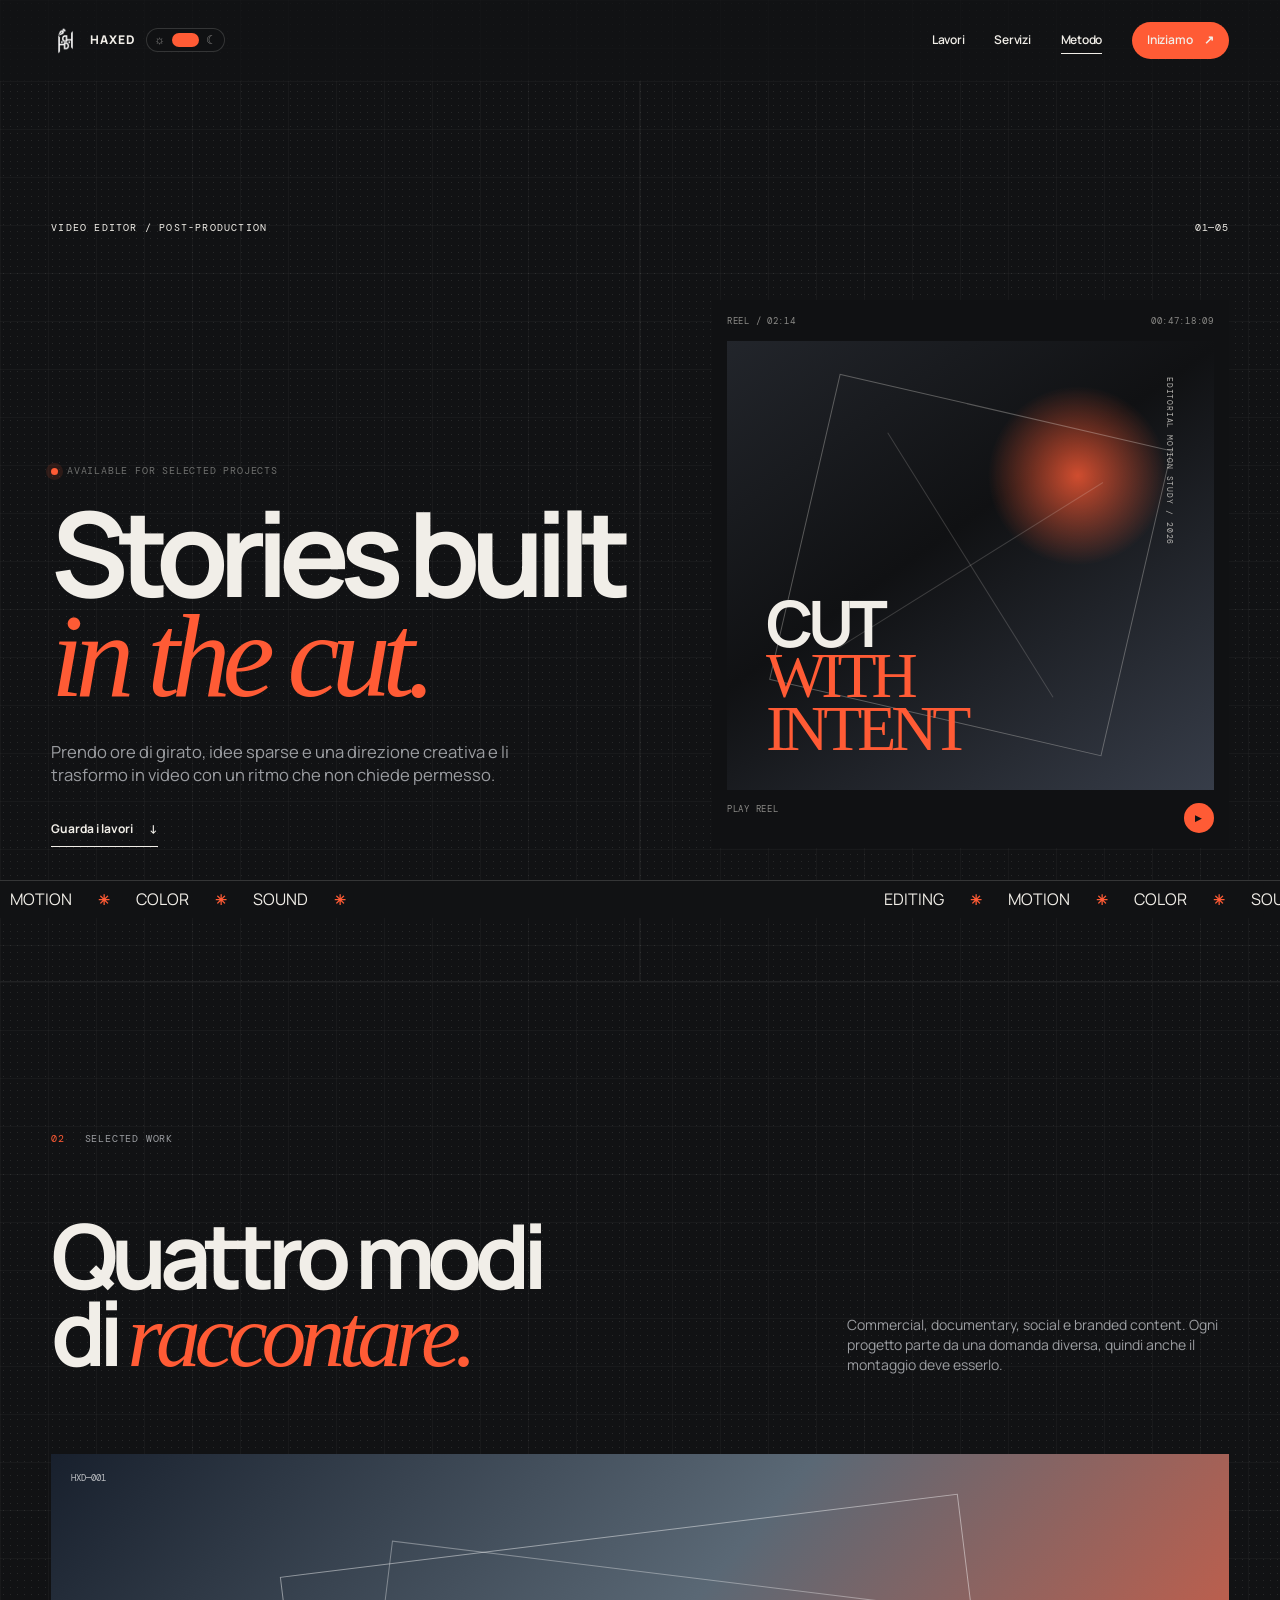
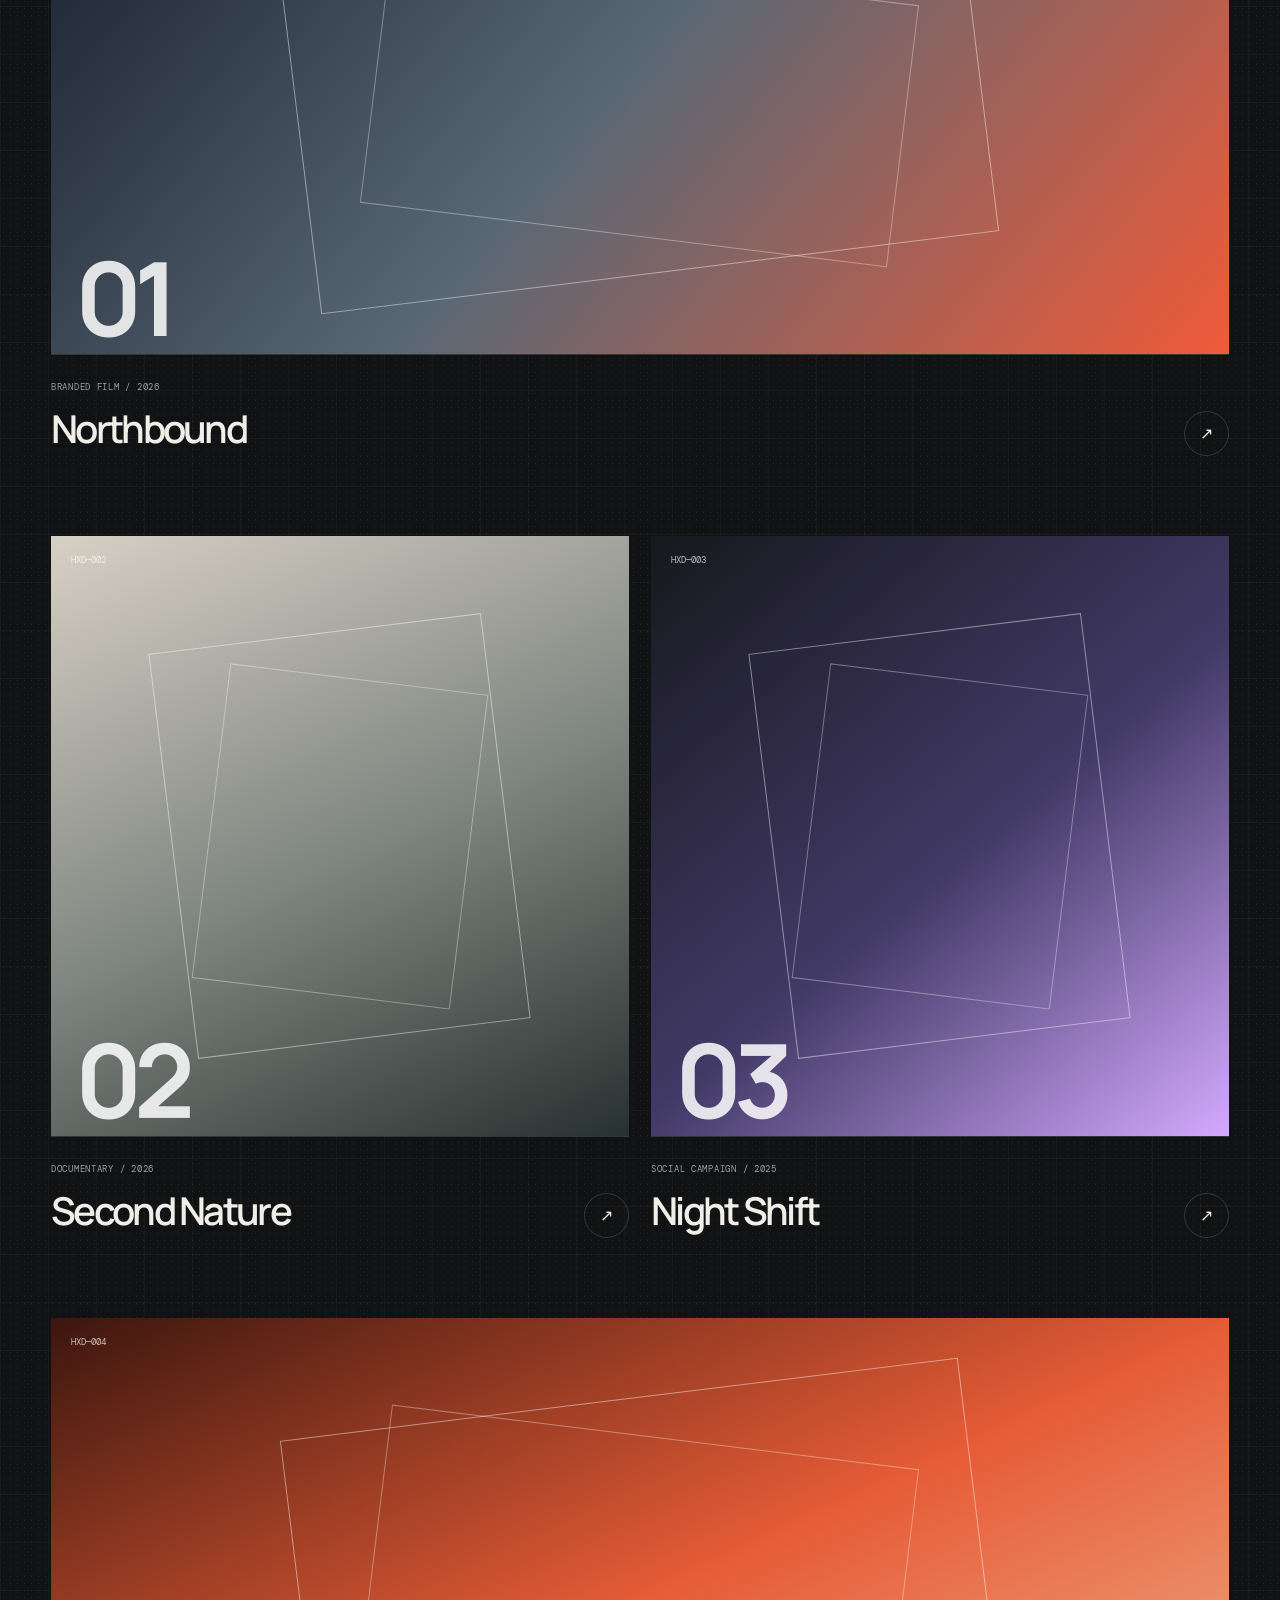
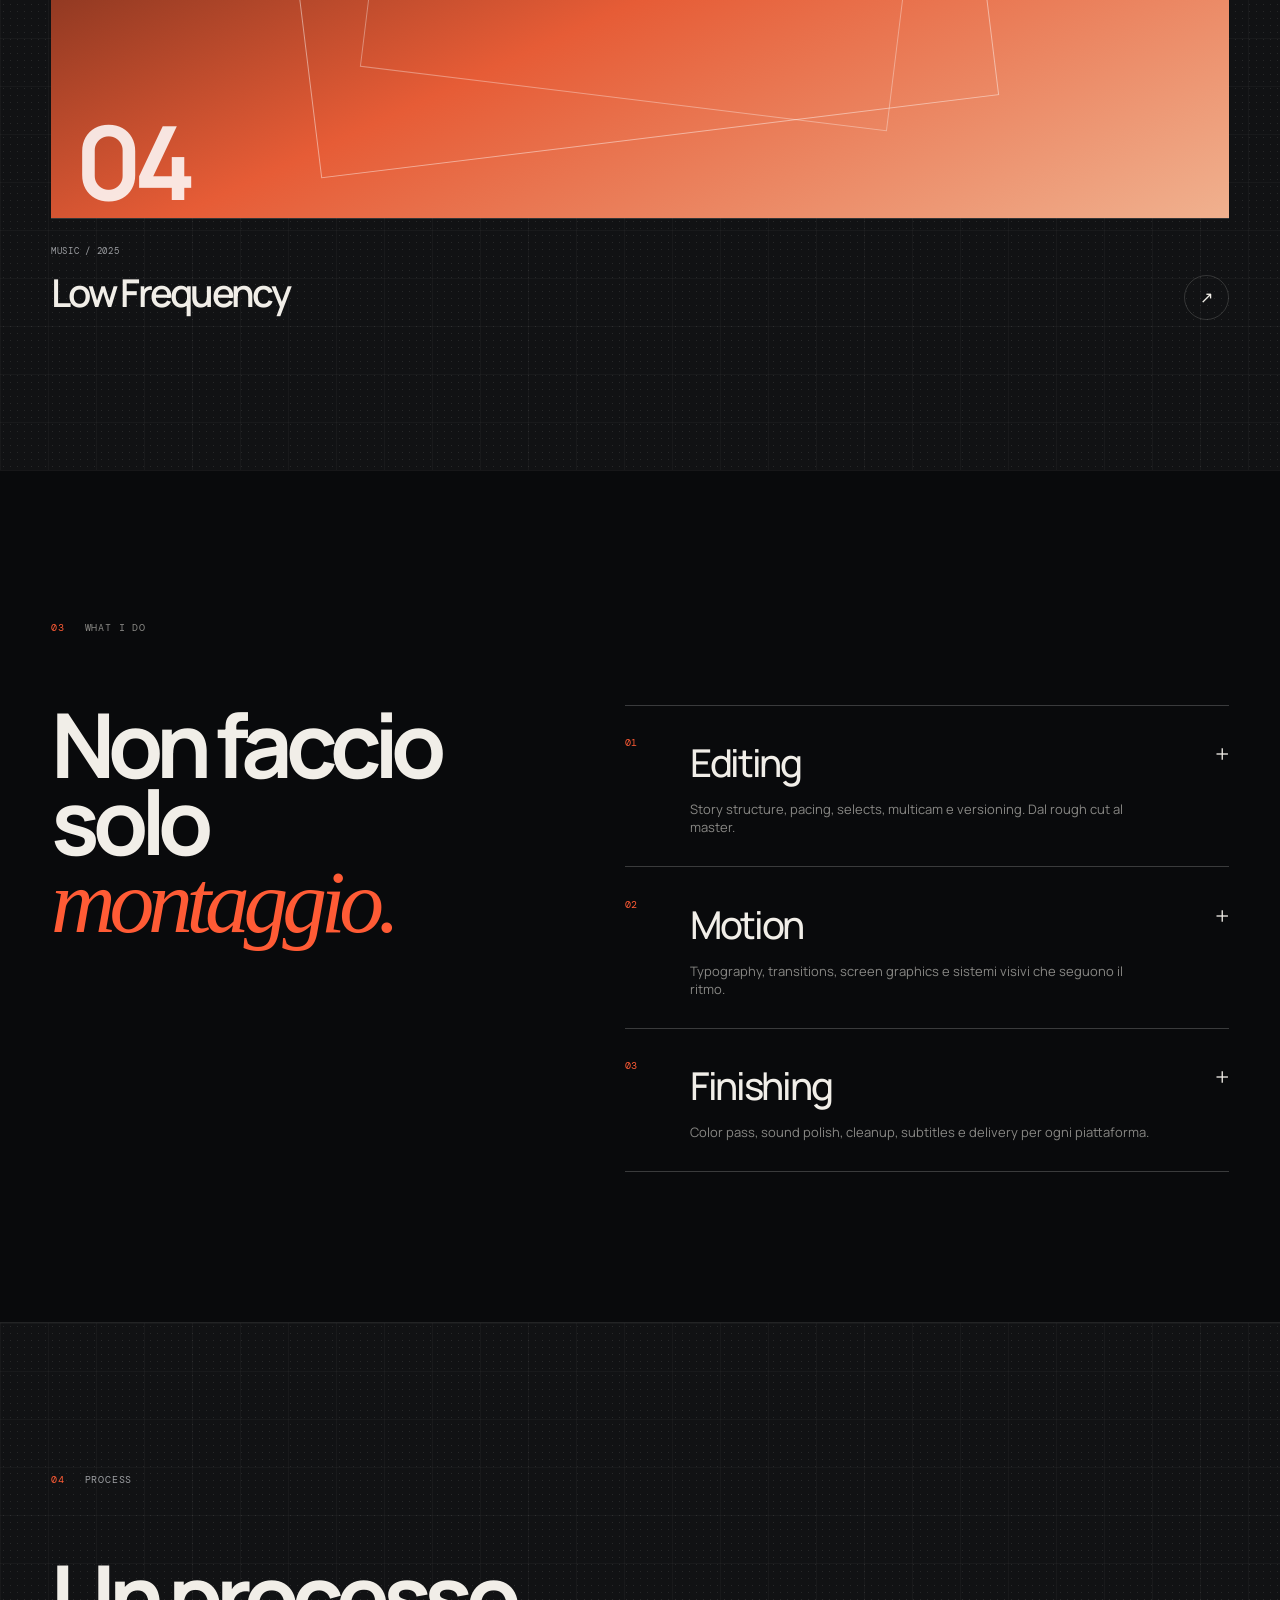
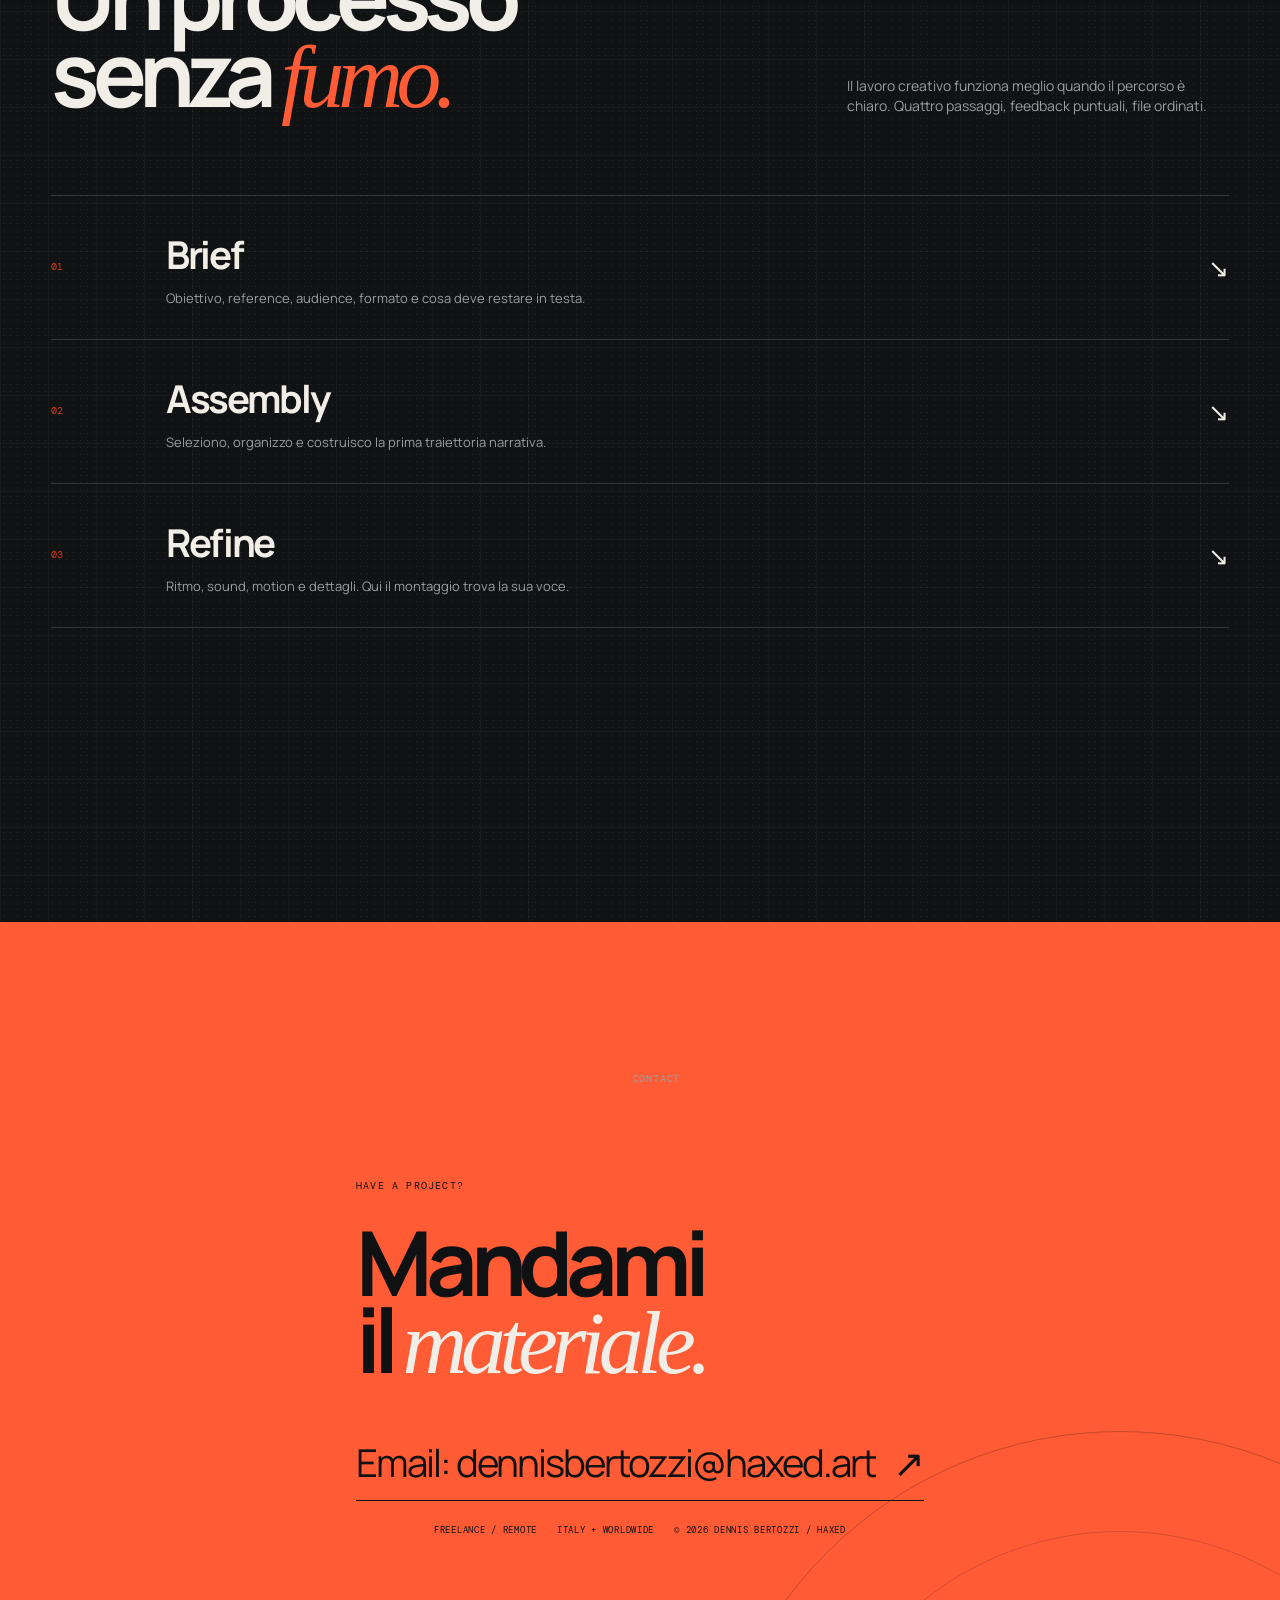
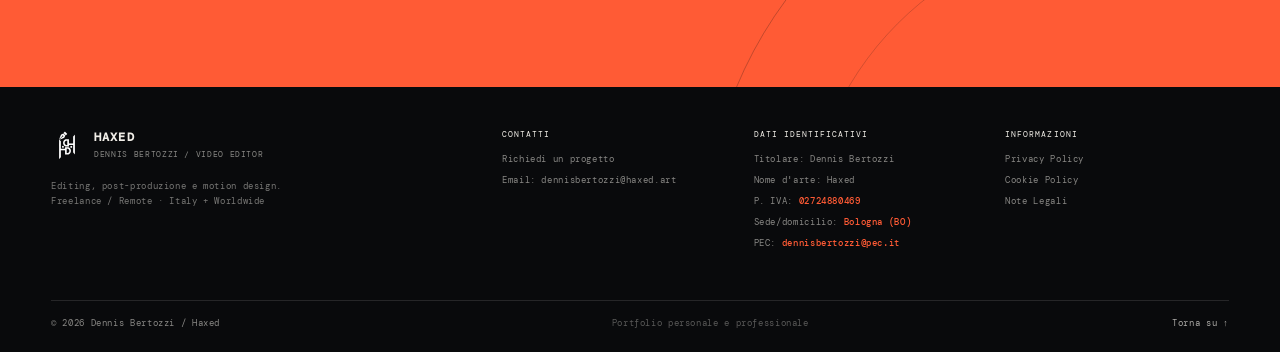
==== commit 7575ce02: "Load dedicated mobile stylesheet" ====
--- a/index.html
+++ b/index.html
@@ -14,6 +14,7 @@
   <link rel="stylesheet" href="assets/css/reset.css">
   <link rel="stylesheet" href="assets/css/variables.css">
   <link rel="stylesheet" href="assets/css/main.css">
+  <link rel="stylesheet" href="assets/css/mobile.css">
 </head>
 <body class="dark-mode">
   <div class="scroll-progress" aria-hidden="true"><span></span></div>
@@ -75,19 +76,14 @@
         </div>
       </div>
 
-    
-
       <div class="hero-ticker" aria-hidden="true">
-            <div class="ticker-track">
-              <div class="ticker-set"><span>EDITING</span><b>✳</b><span>MOTION</span><b>✳</b><span>COLOR</span><b>✳</b><span>SOUND</span><b>✳</b></div>
-              <div class="ticker-set"><span>EDITING</span><b>✳</b><span>MOTION</span><b>✳</b><span>COLOR</span><b>✳</b><span>SOUND</span><b>✳</b></div>
-              <div class="ticker-set"><span>EDITING</span><b>✳</b><span>MOTION</span><b>✳</b><span>COLOR</span><b>✳</b><span>SOUND</span><b>✳</b></div>
-            </div>
-          </div>
-
+        <div class="ticker-track">
+          <div class="ticker-set"><span>EDITING</span><b>✳</b><span>MOTION</span><b>✳</b><span>COLOR</span><b>✳</b><span>SOUND</span><b>✳</b></div>
+          <div class="ticker-set"><span>EDITING</span><b>✳</b><span>MOTION</span><b>✳</b><span>COLOR</span><b>✳</b><span>SOUND</span><b>✳</b></div>
+          <div class="ticker-set"><span>EDITING</span><b>✳</b><span>MOTION</span><b>✳</b><span>COLOR</span><b>✳</b><span>SOUND</span><b>✳</b></div>
+        </div>
+      </div>
     </section>
-
-    
 
     <section class="work section" id="work">
       <div class="section-label reveal"><span>02</span><span>Selected work</span></div>
@@ -95,182 +91,38 @@
         <h2>Quattro modi<br>di <em>raccontare.</em></h2>
         <p>Commercial, documentary, social e branded content. Ogni progetto parte da una domanda diversa, quindi anche il montaggio deve esserlo.</p>
       </div>
-
-        <!--
-          PER AGGIUNGERE UN TUO LAVORO:
-          1. Duplica uno degli <article class="project"> qui sotto.
-          2. Sostituisci titolo, categoria e anno.
-          3. Sostituisci .project-visual con <img src="assets/img/portfolio/nome.jpg" alt="...">,
-             oppure con un <video> se vuoi usare un case study in movimento.
-        -->
       <div class="project-list">
-        <article class="project project-wide reveal">
-          <div class="project-visual visual-a">
-            <span class="project-code">HXD—001</span>
-            <span class="visual-shape"></span>
-            <span class="visual-number">01</span>
-          </div>
-          <div class="project-info">
-            <div><span class="project-type">BRANDED FILM / 2026</span><h3>Northbound</h3></div>
-            <span class="project-arrow">↗</span>
-          </div>
-        </article>
-
-        <article class="project project-half reveal">
-          <div class="project-visual visual-b">
-            <span class="project-code">HXD—002</span>
-            <span class="visual-shape"></span>
-            <span class="visual-number">02</span>
-          </div>
-          <div class="project-info">
-            <div><span class="project-type">DOCUMENTARY / 2026</span><h3>Second Nature</h3></div>
-            <span class="project-arrow">↗</span>
-          </div>
-        </article>
-
-        <article class="project project-half reveal">
-          <div class="project-visual visual-c">
-            <span class="project-code">HXD—003</span>
-            <span class="visual-shape"></span>
-            <span class="visual-number">03</span>
-          </div>
-          <div class="project-info">
-            <div><span class="project-type">SOCIAL CAMPAIGN / 2025</span><h3>Night Shift</h3></div>
-            <span class="project-arrow">↗</span>
-          </div>
-        </article>
-
-        <article class="project project-wide reveal">
-          <div class="project-visual visual-d">
-            <span class="project-code">HXD—004</span>
-            <span class="visual-shape"></span>
-            <span class="visual-number">04</span>
-          </div>
-          <div class="project-info">
-            <div><span class="project-type">MUSIC / 2025</span><h3>Low Frequency</h3></div>
-            <span class="project-arrow">↗</span>
-          </div>
-        </article>
+        <article class="project project-wide reveal"><div class="project-visual visual-a"><span class="project-code">HXD—001</span><span class="visual-shape"></span><span class="visual-number">01</span></div><div class="project-info"><div><span class="project-type">BRANDED FILM / 2026</span><h3>Northbound</h3></div><span class="project-arrow">↗</span></div></article>
+        <article class="project project-half reveal"><div class="project-visual visual-b"><span class="project-code">HXD—002</span><span class="visual-shape"></span><span class="visual-number">02</span></div><div class="project-info"><div><span class="project-type">DOCUMENTARY / 2026</span><h3>Second Nature</h3></div><span class="project-arrow">↗</span></div></article>
+        <article class="project project-half reveal"><div class="project-visual visual-c"><span class="project-code">HXD—003</span><span class="visual-shape"></span><span class="visual-number">03</span></div><div class="project-info"><div><span class="project-type">SOCIAL CAMPAIGN / 2025</span><h3>Night Shift</h3></div><span class="project-arrow">↗</span></div></article>
+        <article class="project project-wide reveal"><div class="project-visual visual-d"><span class="project-code">HXD—004</span><span class="visual-shape"></span><span class="visual-number">04</span></div><div class="project-info"><div><span class="project-type">MUSIC / 2025</span><h3>Low Frequency</h3></div><span class="project-arrow">↗</span></div></article>
       </div>
     </section>
 
     <section class="no-grid services section" id="services">
       <div class="section-label reveal"><span>03</span><span>What I do</span></div>
-      <div class="services-grid">
-        <div class="services-title reveal">
-          <h2>Non faccio<br>solo <em>montaggio.</em></h2>
-        </div>
-        <div class="service-stack">
-          <article class="service reveal">
-            <span class="service-num">01</span>
-            <div><h3>Editing</h3><p>Story structure, pacing, selects, multicam e versioning. Dal rough cut al master.</p></div>
-            <span class="service-symbol">+</span>
-          </article>
-          <article class="service reveal">
-            <span class="service-num">02</span>
-            <div><h3>Motion</h3><p>Typography, transitions, screen graphics e sistemi visivi che seguono il ritmo.</p></div>
-            <span class="service-symbol">+</span>
-          </article>
-          <article class="service reveal">
-            <span class="service-num">03</span>
-            <div><h3>Finishing</h3><p>Color pass, sound polish, cleanup, subtitles e delivery per ogni piattaforma.</p></div>
-            <span class="service-symbol">+</span>
-          </article>
-        </div>
-      </div>
+      <div class="services-grid"><div class="services-title reveal"><h2>Non faccio<br>solo <em>montaggio.</em></h2></div><div class="service-stack"><article class="service reveal"><span class="service-num">01</span><div><h3>Editing</h3><p>Story structure, pacing, selects, multicam e versioning. Dal rough cut al master.</p></div><span class="service-symbol">+</span></article><article class="service reveal"><span class="service-num">02</span><div><h3>Motion</h3><p>Typography, transitions, screen graphics e sistemi visivi che seguono il ritmo.</p></div><span class="service-symbol">+</span></article><article class="service reveal"><span class="service-num">03</span><div><h3>Finishing</h3><p>Color pass, sound polish, cleanup, subtitles e delivery per ogni piattaforma.</p></div><span class="service-symbol">+</span></article></div></div>
     </section>
 
     <section class="process section" id="process">
       <div class="section-label reveal"><span>04</span><span>Process</span></div>
-      <div class="process-head reveal">
-        <h2>Un processo<br>senza <em>fumo.</em></h2>
-        <p>Il lavoro creativo funziona meglio quando il percorso è chiaro. Quattro passaggi, feedback puntuali, file ordinati.</p>
-      </div>
-
-      <ol class="process-list">
-        <li class="process-item reveal">
-          <span class="process-num">01</span>
-          <div><h3>Brief</h3><p>Obiettivo, reference, audience, formato e cosa deve restare in testa.</p></div>
-          <span class="process-mark">↘</span>
-        </li>
-        <li class="process-item reveal">
-          <span class="process-num">02</span>
-          <div><h3>Assembly</h3><p>Seleziono, organizzo e costruisco la prima traiettoria narrativa.</p></div>
-          <span class="process-mark">↘</span>
-        </li>
-        <li class="process-item reveal">
-          <span class="process-num">03</span>
-          <div><h3>Refine</h3><p>Ritmo, sound, motion e dettagli. Qui il montaggio trova la sua voce.</p></div>
-          <span class="process-mark">↘</span>
-        </li>
-        <li class="process-item reveal">
-          <span class="process-num">04</span>
-          <div><h3>Deliver</h3><p>Master, cutdown, vertical, captions e tutti i formati che servono.</p></div>
-          <span class="process-mark">↘</span>
-        </li>
-      </ol>
+      <div class="process-head reveal"><h2>Un processo<br>senza <em>fumo.</em></h2><p>Il lavoro creativo funziona meglio quando il percorso è chiaro. Quattro passaggi, feedback puntuali, file ordinati.</p></div>
+      <ol class="process-list"><li class="process-item reveal"><span class="process-num">01</span><div><h3>Brief</h3><p>Obiettivo, reference, audience, formato e cosa deve restare in testa.</p></div><span class="process-mark">↘</span></li><li class="process-item reveal"><span class="process-num">02</span><div><h3>Assembly</h3><p>Seleziono, organizzo e costruisco la prima traiettoria narrativa.</p></div><span class="process-mark">↘</span></li><li class="process-item reveal"><span class="process-num">03</span><div><h3>Refine</h3><p>Ritmo, sound, motion e dettagli. Qui il montaggio trova la sua voce.</p></div><span class="process-mark">↘</span></li><li class="process-item reveal"><span class="process-num">04</span><div><h3>Deliver</h3><p>Master, cutdown, vertical, captions e tutti i formati che servono.</p></div><span class="process-mark">↘</span></li></ol>
     </section>
 
     <section class="contact section" id="contact">
-      <div class="contact-orbit" aria-hidden="true"></div>
-      <div class="section-label reveal"><span>05</span><span>Contact</span></div>
-      <div class="contact-content reveal">
-        <p class="overline">HAVE A PROJECT?</p>
-        <h2>Mandami<br>il <em>materiale.</em></h2>
-        <a class="contact-mail" href="#contact">Email: dennisbertozzi@haxed.art <span>↗</span></a>
-      </div>
-      <div class="contact-meta reveal">
-        <span>Freelance / Remote</span>
-        <span>Italy + Worldwide</span>
-        <span>© 2026 Dennis Bertozzi / Haxed</span>
-      </div>
+      <div class="contact-orbit" aria-hidden="true"></div><div class="section-label reveal"><span>05</span><span>Contact</span></div><div class="contact-content reveal"><p class="overline">HAVE A PROJECT?</p><h2>Mandami<br>il <em>materiale.</em></h2><a class="contact-mail" href="#contact">Email: dennisbertozzi@haxed.art <span>↗</span></a></div><div class="contact-meta reveal"><span>Freelance / Remote</span><span>Italy + Worldwide</span><span>© 2026 Dennis Bertozzi / Haxed</span></div>
     </section>
   </main>
 
   <footer class="site-footer" id="legal">
-    <div class="footer-identity">
-      <div class="footer-brand">
-        <img class="footer-logo footer-logo-light" src="assets/img/branding/logo-black.png" alt="Haxed">
-        <img class="footer-logo footer-logo-dark" src="assets/img/branding/logo-white.png" alt="Haxed">
-        <div>
-          <strong>HAXED</strong>
-          <span>DENNIS BERTOZZI / VIDEO EDITOR</span>
-        </div>
-      </div>
-      <p>Editing, post-produzione e motion design.<br>Freelance / Remote · Italy + Worldwide</p>
-    </div>
-
-    <div class="footer-links">
-      <div class="footer-col">
-        <span class="footer-label">CONTATTI</span>
-        <a href="#contact">Richiedi un progetto</a>
-        <a href="mailto:dennisbertozzi@haxed.art">Email: dennisbertozzi@haxed.art</a>
-      </div>
-      <div class="footer-col">
-        <span class="footer-label">DATI IDENTIFICATIVI</span>
-        <span>Titolare: Dennis Bertozzi</span>
-        <span>Nome d'arte: Haxed</span>
-        <span>P. IVA: <b>02724880469</b></span>
-        <span>Sede/domicilio: <b>Bologna (BO)</b></span>
-        <span>PEC: <b>dennisbertozzi@pec.it</b></span>
-      </div>
-      <div class="footer-col">
-        <span class="footer-label">INFORMAZIONI</span>
-        <a href="privacy-policy.html">Privacy Policy</a>
-        <a href="cookie-policy.html">Cookie Policy</a>
-        <a href="note-legali.html">Note legali</a>
-      </div>
-    </div>
-
-    <div class="footer-bottom">
-      <span>© 2026 Dennis Bertozzi · Haxed</span>
-      <span>© 2026 Haxed · Tutti i contenuti riservati</span>
-      <a href="#top">Torna su ↑</a>
-    </div>
+    <div class="footer-identity"><div class="footer-brand"><img class="footer-logo footer-logo-light" src="assets/img/branding/logo-black.png" alt="Haxed"><img class="footer-logo footer-logo-dark" src="assets/img/branding/logo-white.png" alt="Haxed"><div><strong>HAXED</strong><span>DENNIS BERTOZZI / VIDEO EDITOR</span></div></div><p>Editing, post-produzione e motion design.<br>Freelance / Remote · Italy + Worldwide</p></div>
+    <div class="footer-links"><div class="footer-col"><span class="footer-label">CONTATTI</span><a href="#contact">Richiedi un progetto</a><a href="mailto:dennisbertozzi@haxed.art">Email: dennisbertozzi@haxed.art</a></div><div class="footer-col"><span class="footer-label">DATI IDENTIFICATIVI</span><span>Titolare: Dennis Bertozzi</span><span>Nome d'arte: Haxed</span><span>P. IVA: <b>02724880469</b></span><span>Sede/domicilio: <b>Bologna (BO)</b></span><span>PEC: <b>dennisbertozzi@pec.it</b></span></div><div class="footer-col"><span class="footer-label">INFORMAZIONI</span><a href="privacy-policy.html">Privacy Policy</a><a href="cookie-policy.html">Cookie Policy</a><a href="note-legali.html">Note Legali</a></div></div>
+    <div class="footer-bottom"><span>© 2026 Dennis Bertozzi / Haxed</span><span>Portfolio personale e professionale</span><a href="#top">Torna su ↑</a></div>
   </footer>
 
-  <script src="assets/js/theme.js"></script>
-  <script src="assets/js/cursor-glow.js"></script>
+  <div class="cursor-glow" aria-hidden="true"></div>
+  <div class="ambient-glows" aria-hidden="true"><span></span><span></span><span></span><span></span><span></span></div>
   <script type="module" src="assets/js/main.js"></script>
 </body>
-</html>
+</html>
--- a/assets/css/mobile.css
+++ b/assets/css/mobile.css
@@ -0,0 +1,96 @@
+/* HAXED — dedicated smartphone layout */
+
+@media (max-width: 850px) {
+  :root { --gutter: 18px; }
+  html, body { width: 100%; max-width: 100%; overflow-x: hidden; }
+  .site-header { padding: 13px 18px; }
+  .header-left { gap: 8px; min-width: 0; }
+  .brand { gap: 7px; font-size: 11px; }
+  .brand-logo-wrap { width: 25px; height: 25px; flex-basis: 25px; }
+  .theme-toggle { gap: 5px; padding: 3px 5px; }
+  .theme-track { width: 25px; height: 13px; }
+  .theme-knob { width: 9px; height: 9px; }
+  body.dark-mode .theme-knob { transform: translateX(12px); }
+  .menu-toggle { flex-shrink: 0; padding: 6px 0; }
+  .site-nav { inset: 57px 14px auto; max-height: calc(100svh - 75px); overflow-y: auto; }
+
+  .hero {
+    height: auto;
+    min-height: 100svh;
+    padding: 92px var(--gutter) 82px;
+    overflow: hidden;
+  }
+  .hero-top { font-size: 8px; gap: 12px; }
+  .hero-top .overline { max-width: 70%; line-height: 1.35; }
+  .hero-grid { margin-top: 42px; gap: 38px; }
+  .hero-copy { min-width: 0; }
+  .eyebrow { margin-bottom: 18px; font-size: 8px; gap: 7px; }
+  .live-dot { width: 6px; height: 6px; flex: 0 0 6px; }
+  .hero h1 { max-width: 100%; font-size: clamp(3.25rem, 17.5vw, 5.5rem); line-height: .86; letter-spacing: -.075em; }
+  .hero-lead { max-width: 100%; margin: 25px 0 24px; font-size: 14px; line-height: 1.55; }
+  .text-link { gap: 12px; font-size: 11px; }
+  .hero-frame { width: 100%; min-height: 0; aspect-ratio: 1 / 1.04; padding: 11px; }
+  .frame-art { margin: 10px 0; }
+  .art-word { font-size: clamp(2.5rem, 14vw, 4.5rem); }
+  .art-caption { font-size: 7px; }
+  .hero-ticker { height: 36px; }
+  .ticker-set { gap: 18px; padding-right: 18px; }
+  .ticker-track b { font-size: 12px; }
+
+  .section { padding: 90px var(--gutter); }
+  .section-label { gap: 13px; margin-bottom: 42px; font-size: 8px; }
+  .work-intro, .process-head { gap: 28px; margin-bottom: 55px; }
+  .work-intro h2, .services-title h2, .process-head h2, .contact h2 { font-size: clamp(3rem, 15.5vw, 5.2rem); line-height: .88; }
+  .work-intro p, .process-head p { max-width: 100%; font-size: 13px; line-height: 1.6; }
+  .project-list { gap: 48px; }
+  .project-visual, .project-half .project-visual { min-height: 0; height: auto; aspect-ratio: 1 / 1.02; }
+  .visual-number { left: 17px; bottom: 17px; font-size: clamp(4rem, 20vw, 7rem); }
+  .project-code { top: 14px; left: 15px; font-size: 8px; }
+  .project-info { padding-top: 14px; gap: 12px; }
+  .project h3 { font-size: clamp(1.55rem, 8vw, 2.4rem); }
+  .project-type { font-size: 8px; }
+  .project-arrow { width: 38px; height: 38px; flex: 0 0 38px; }
+
+  .services-grid { gap: 48px; }
+  .service { grid-template-columns: 28px minmax(0, 1fr); gap: 12px; padding: 23px 0; }
+  .service h3 { font-size: clamp(1.65rem, 8vw, 2.5rem); }
+  .service p { max-width: 100%; font-size: 12px; line-height: 1.55; }
+  .process-item { grid-template-columns: 30px minmax(0, 1fr); gap: 15px; padding: 25px 0; }
+  .process-item h3 { font-size: clamp(1.65rem, 8vw, 2.5rem); }
+  .process-item p { font-size: 12px; line-height: 1.55; }
+
+  .contact { min-height: 72svh; padding-top: 90px; padding-bottom: 35px; }
+  .contact-content .overline { margin-bottom: 22px; }
+  .contact-mail { max-width: 100%; margin-top: 35px; gap: 10px; font-size: clamp(1rem, 5.2vw, 1.6rem); overflow-wrap: anywhere; }
+  .contact-meta { gap: 8px; font-size: 8px; }
+  .contact-orbit { width: 125vw; height: 125vw; right: -55vw; bottom: -70vw; }
+
+  .site-footer { grid-template-columns: 1fr; gap: 30px; padding: 34px var(--gutter) 18px; }
+  .footer-identity { max-width: none; }
+  .footer-links { grid-template-columns: 1fr; gap: 25px; }
+  .footer-col { gap: 7px; font-size: 9px; }
+  .footer-bottom { grid-template-columns: 1fr; gap: 9px; align-items: start; }
+  .footer-bottom a { justify-self: start; }
+}
+
+@media (max-width: 520px) {
+  .site-header { padding-left: 14px; padding-right: 14px; }
+  .hero { padding-left: 14px; padding-right: 14px; padding-top: 88px; padding-bottom: 76px; }
+  .hero-grid { margin-top: 35px; gap: 32px; }
+  .hero h1 { font-size: clamp(3rem, 17.8vw, 4.7rem); }
+  .hero-frame { aspect-ratio: 1 / .98; }
+  .section { padding-left: 14px; padding-right: 14px; padding-top: 78px; padding-bottom: 78px; }
+  .section-label { margin-bottom: 34px; }
+  .work-intro, .process-head { margin-bottom: 45px; }
+  .work-intro h2, .services-title h2, .process-head h2, .contact h2 { font-size: clamp(2.75rem, 15.5vw, 4.5rem); }
+  .project-list { gap: 42px; }
+  .project-visual, .project-half .project-visual { aspect-ratio: 1 / 1; }
+  .project-info { align-items: center; }
+  .project-arrow { width: 34px; height: 34px; flex-basis: 34px; font-size: 12px; }
+  .contact { min-height: 78svh; }
+  .site-footer { padding-left: 14px; padding-right: 14px; }
+}
+
+@media (hover: none) {
+  .project:hover .visual-shape, .project:hover .project-arrow, .service:hover .service-symbol, .process-item:hover .process-mark, .play-button:hover, .nav-contact:hover { transform: none; }
+}
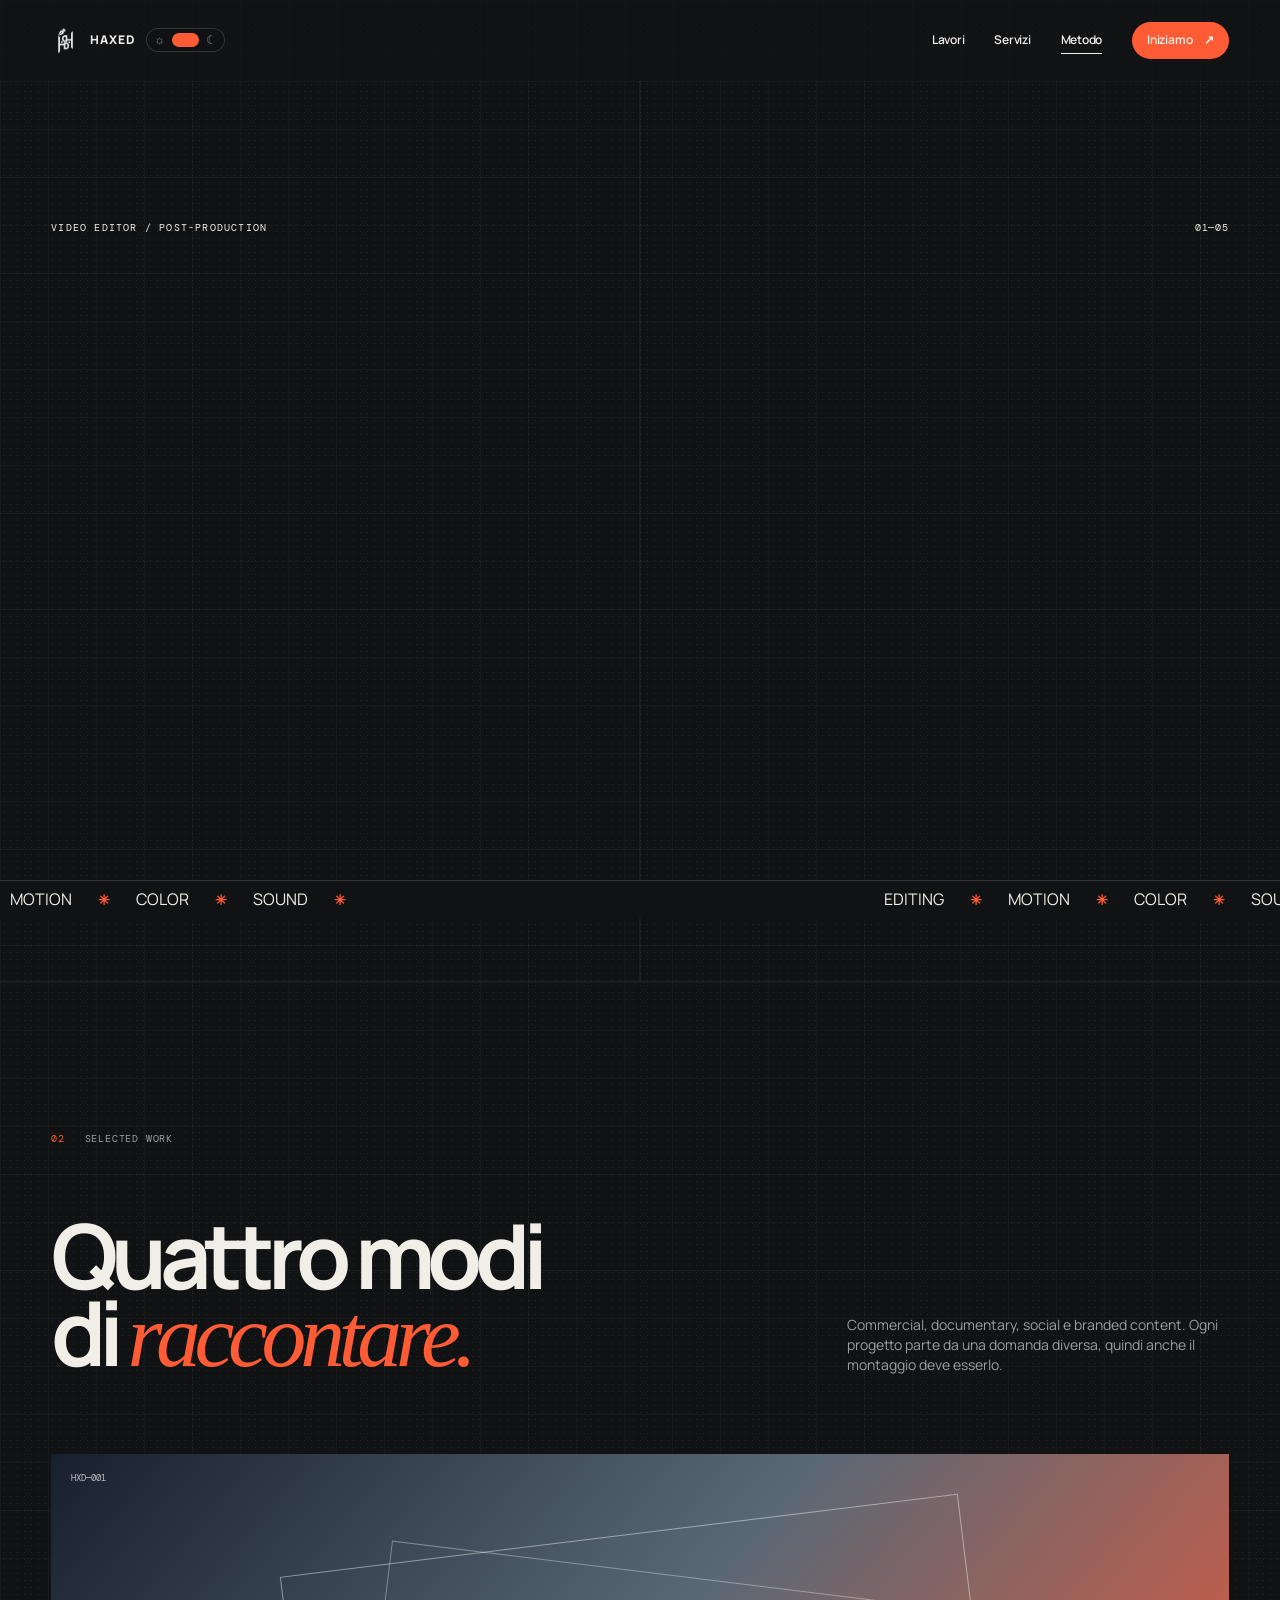
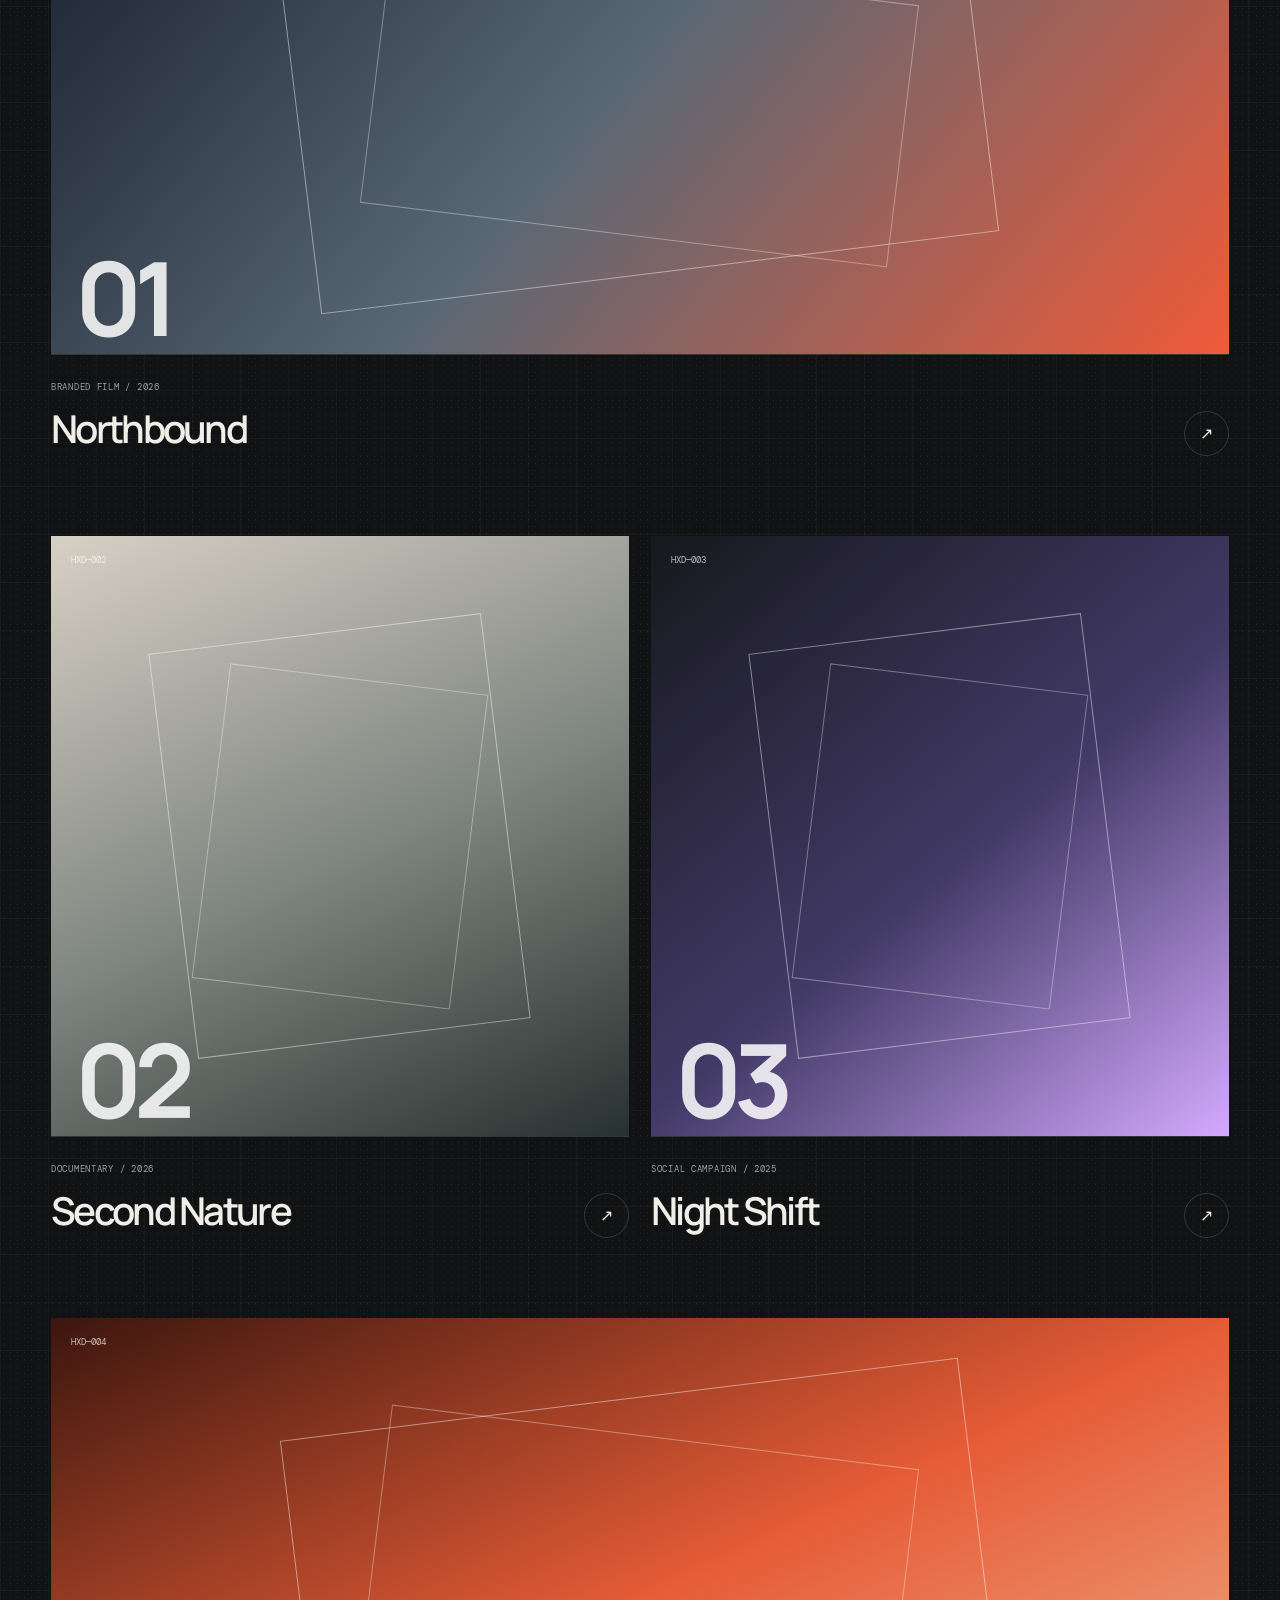
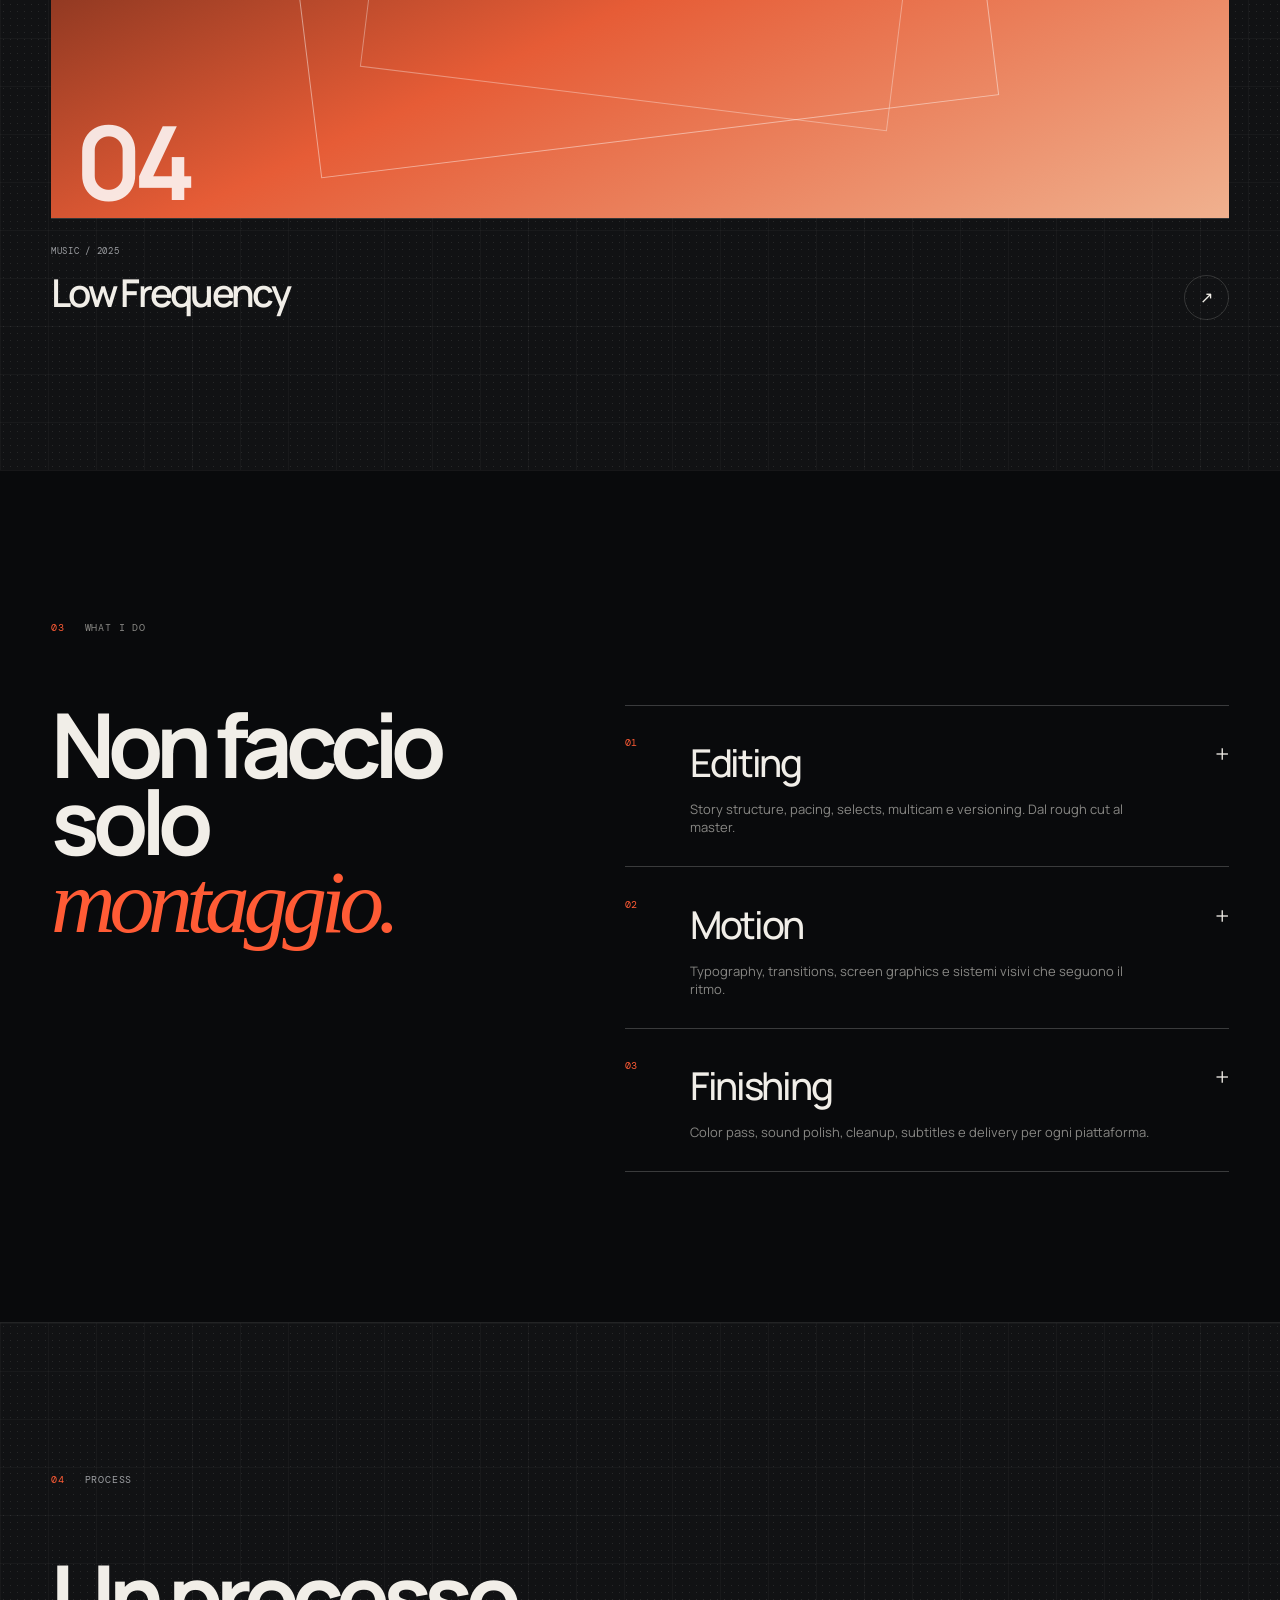
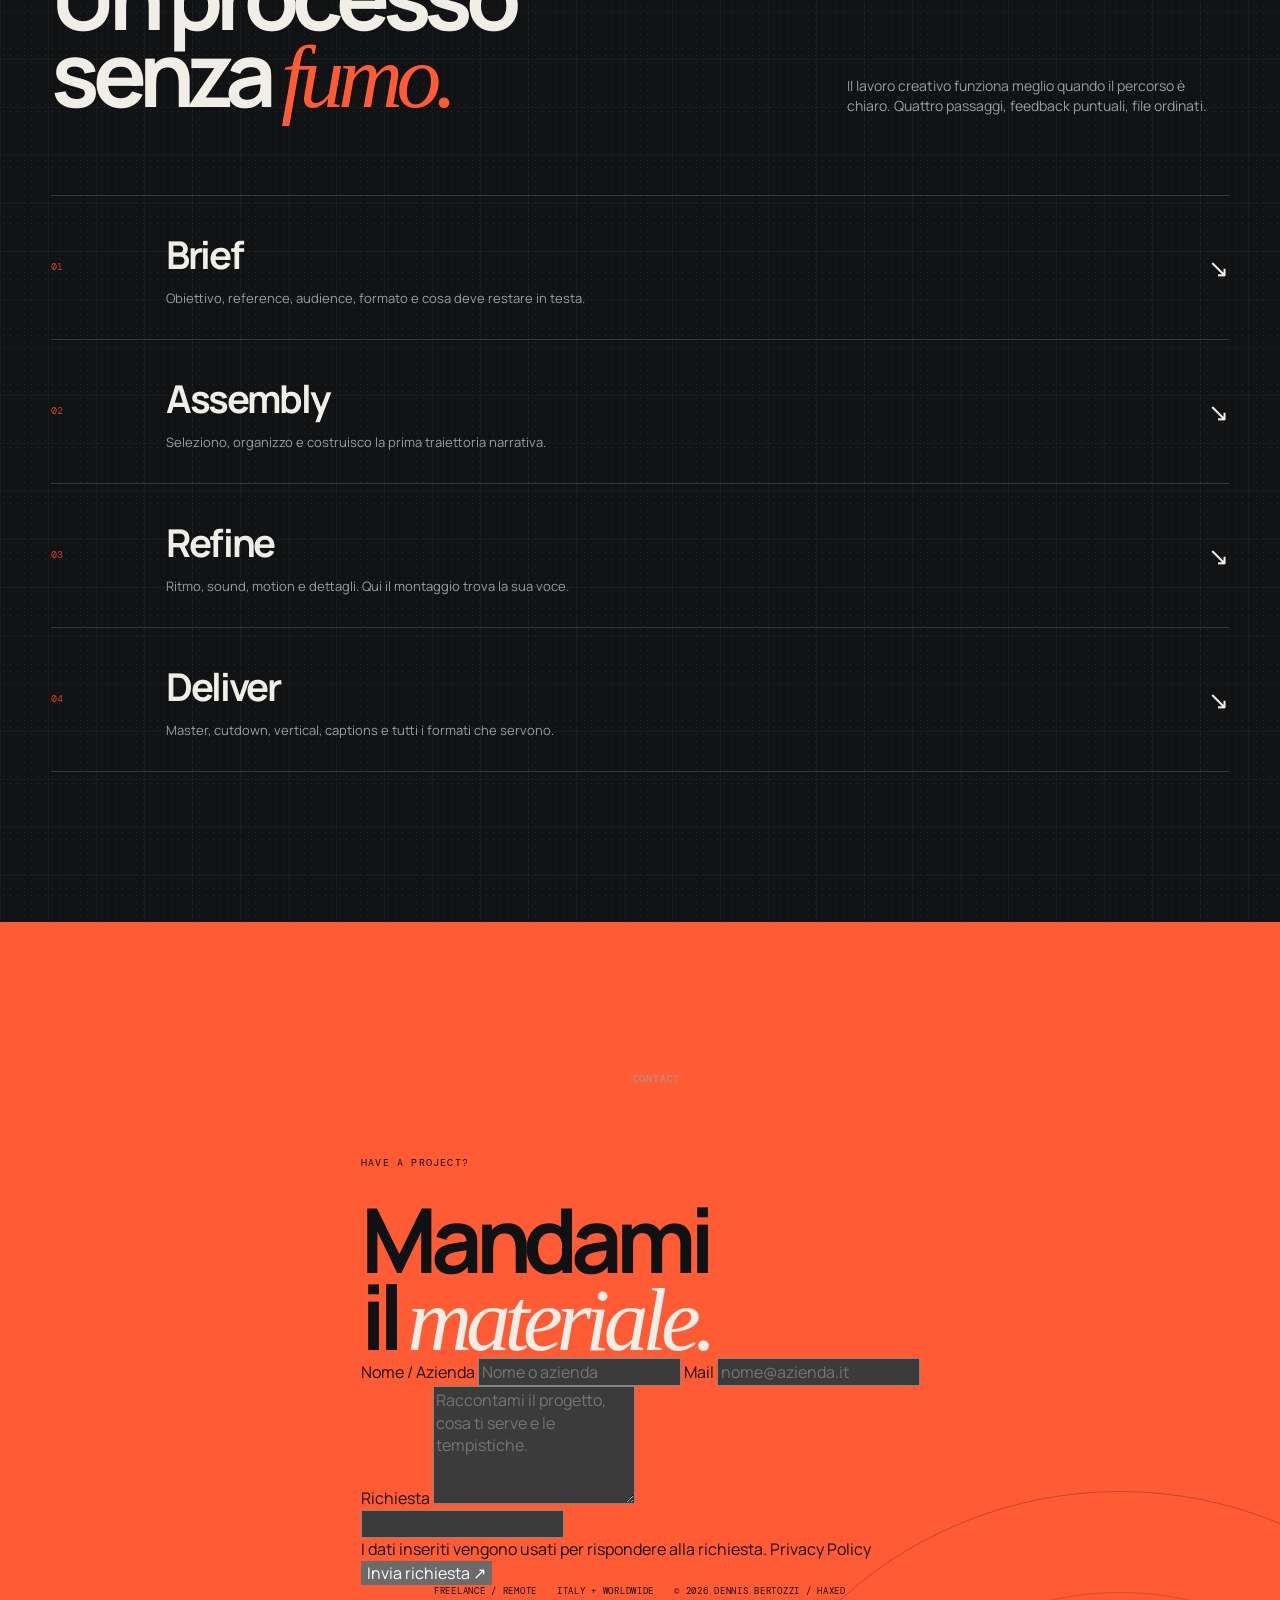
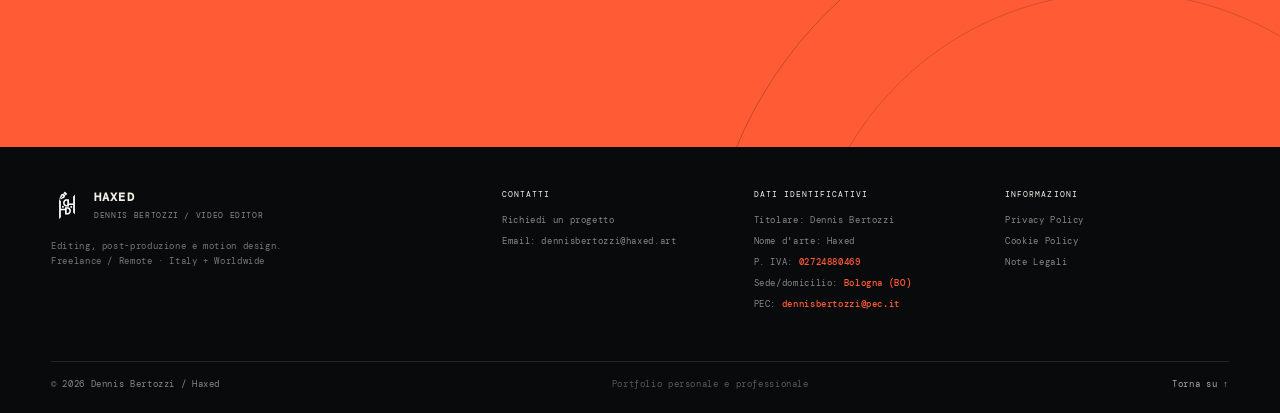
==== commit ffd6fe89: "Add responsive contact form to portfolio" ====
--- a/index.html
+++ b/index.html
@@ -111,7 +111,35 @@
     </section>
 
     <section class="contact section" id="contact">
-      <div class="contact-orbit" aria-hidden="true"></div><div class="section-label reveal"><span>05</span><span>Contact</span></div><div class="contact-content reveal"><p class="overline">HAVE A PROJECT?</p><h2>Mandami<br>il <em>materiale.</em></h2><a class="contact-mail" href="#contact">Email: dennisbertozzi@haxed.art <span>↗</span></a></div><div class="contact-meta reveal"><span>Freelance / Remote</span><span>Italy + Worldwide</span><span>© 2026 Dennis Bertozzi / Haxed</span></div>
+      <div class="contact-orbit" aria-hidden="true"></div>
+      <div class="section-label reveal"><span>05</span><span>Contact</span></div>
+      <div class="contact-content reveal">
+        <p class="overline">HAVE A PROJECT?</p>
+        <h2>Mandami<br>il <em>materiale.</em></h2>
+        <form class="contact-form" id="contact-form" action="/api/contact" method="post" novalidate>
+          <div class="contact-form-grid">
+            <label class="contact-field">
+              <span>Nome / Azienda</span>
+              <input type="text" name="name" autocomplete="name" maxlength="120" required placeholder="Nome o azienda">
+            </label>
+            <label class="contact-field">
+              <span>Mail</span>
+              <input type="email" name="email" autocomplete="email" maxlength="254" required placeholder="nome@azienda.it">
+            </label>
+          </div>
+          <label class="contact-field contact-field-message">
+            <span>Richiesta</span>
+            <textarea name="message" rows="5" maxlength="5000" required placeholder="Raccontami il progetto, cosa ti serve e le tempistiche."></textarea>
+          </label>
+          <div class="contact-form-bottom">
+            <input class="contact-honeypot" type="text" name="website" tabindex="-1" autocomplete="off" aria-hidden="true">
+            <p class="contact-form-note">I dati inseriti vengono usati per rispondere alla richiesta. <a href="privacy-policy.html">Privacy Policy</a></p>
+            <button class="contact-submit" type="submit">Invia richiesta <span>↗</span></button>
+          </div>
+          <p class="contact-form-status" id="contact-form-status" role="status" aria-live="polite"></p>
+        </form>
+      </div>
+      <div class="contact-meta reveal"><span>Freelance / Remote</span><span>Italy + Worldwide</span><span>© 2026 Dennis Bertozzi / Haxed</span></div>
     </section>
   </main>
 
@@ -125,4 +153,4 @@
   <div class="ambient-glows" aria-hidden="true"><span></span><span></span><span></span><span></span><span></span></div>
   <script type="module" src="assets/js/main.js"></script>
 </body>
-</html>+</html>
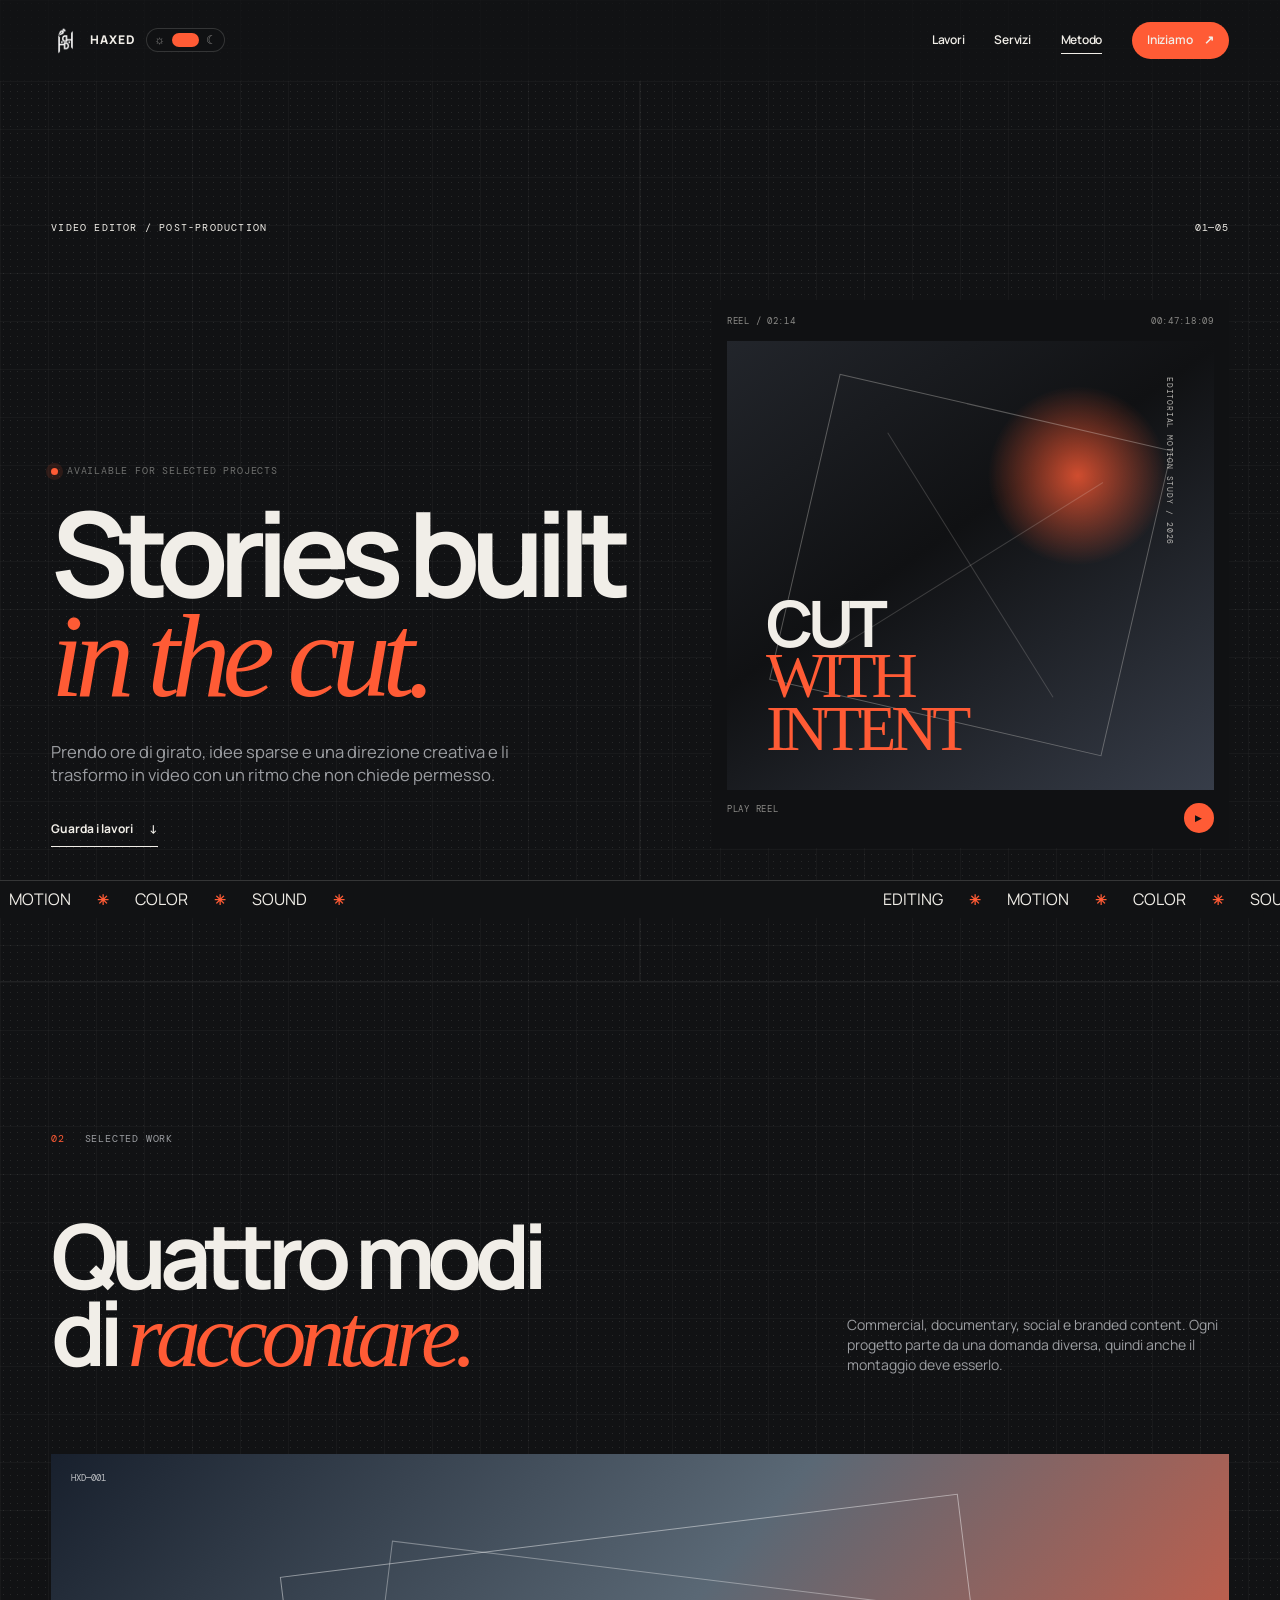
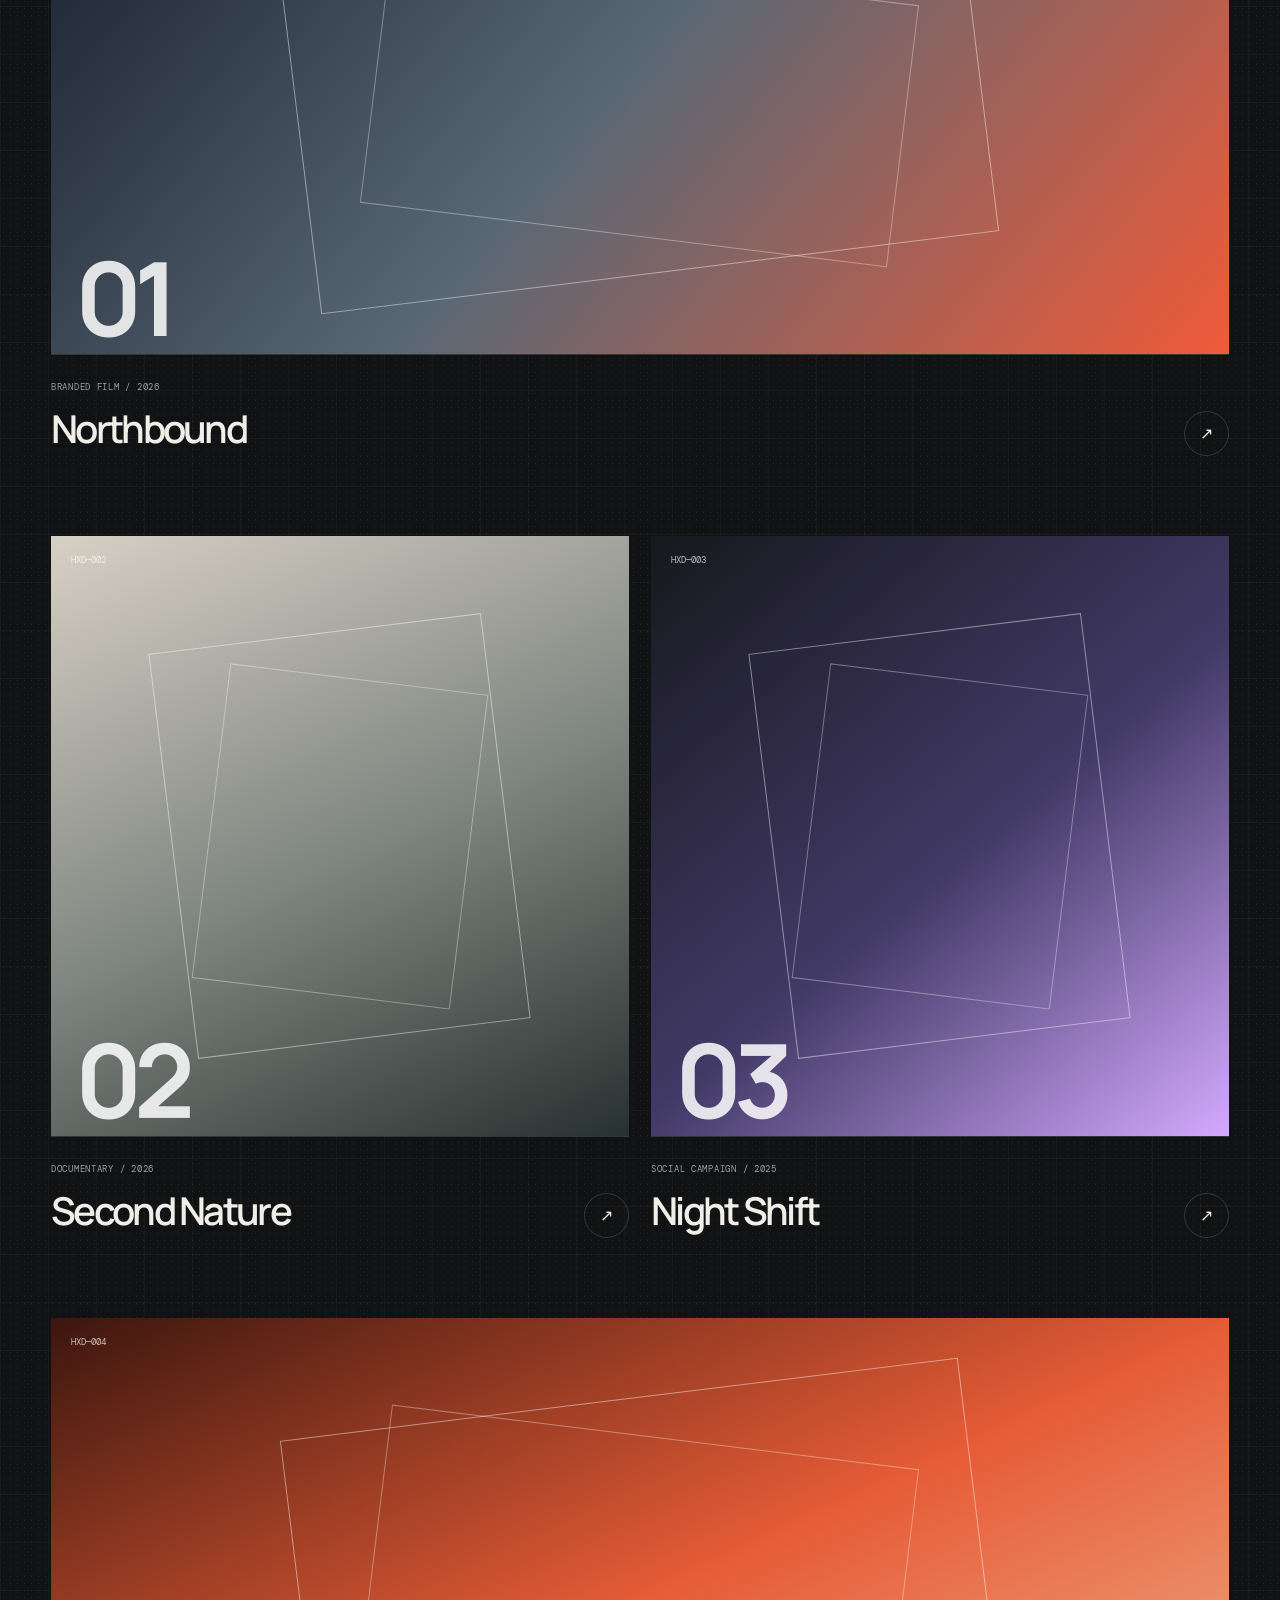
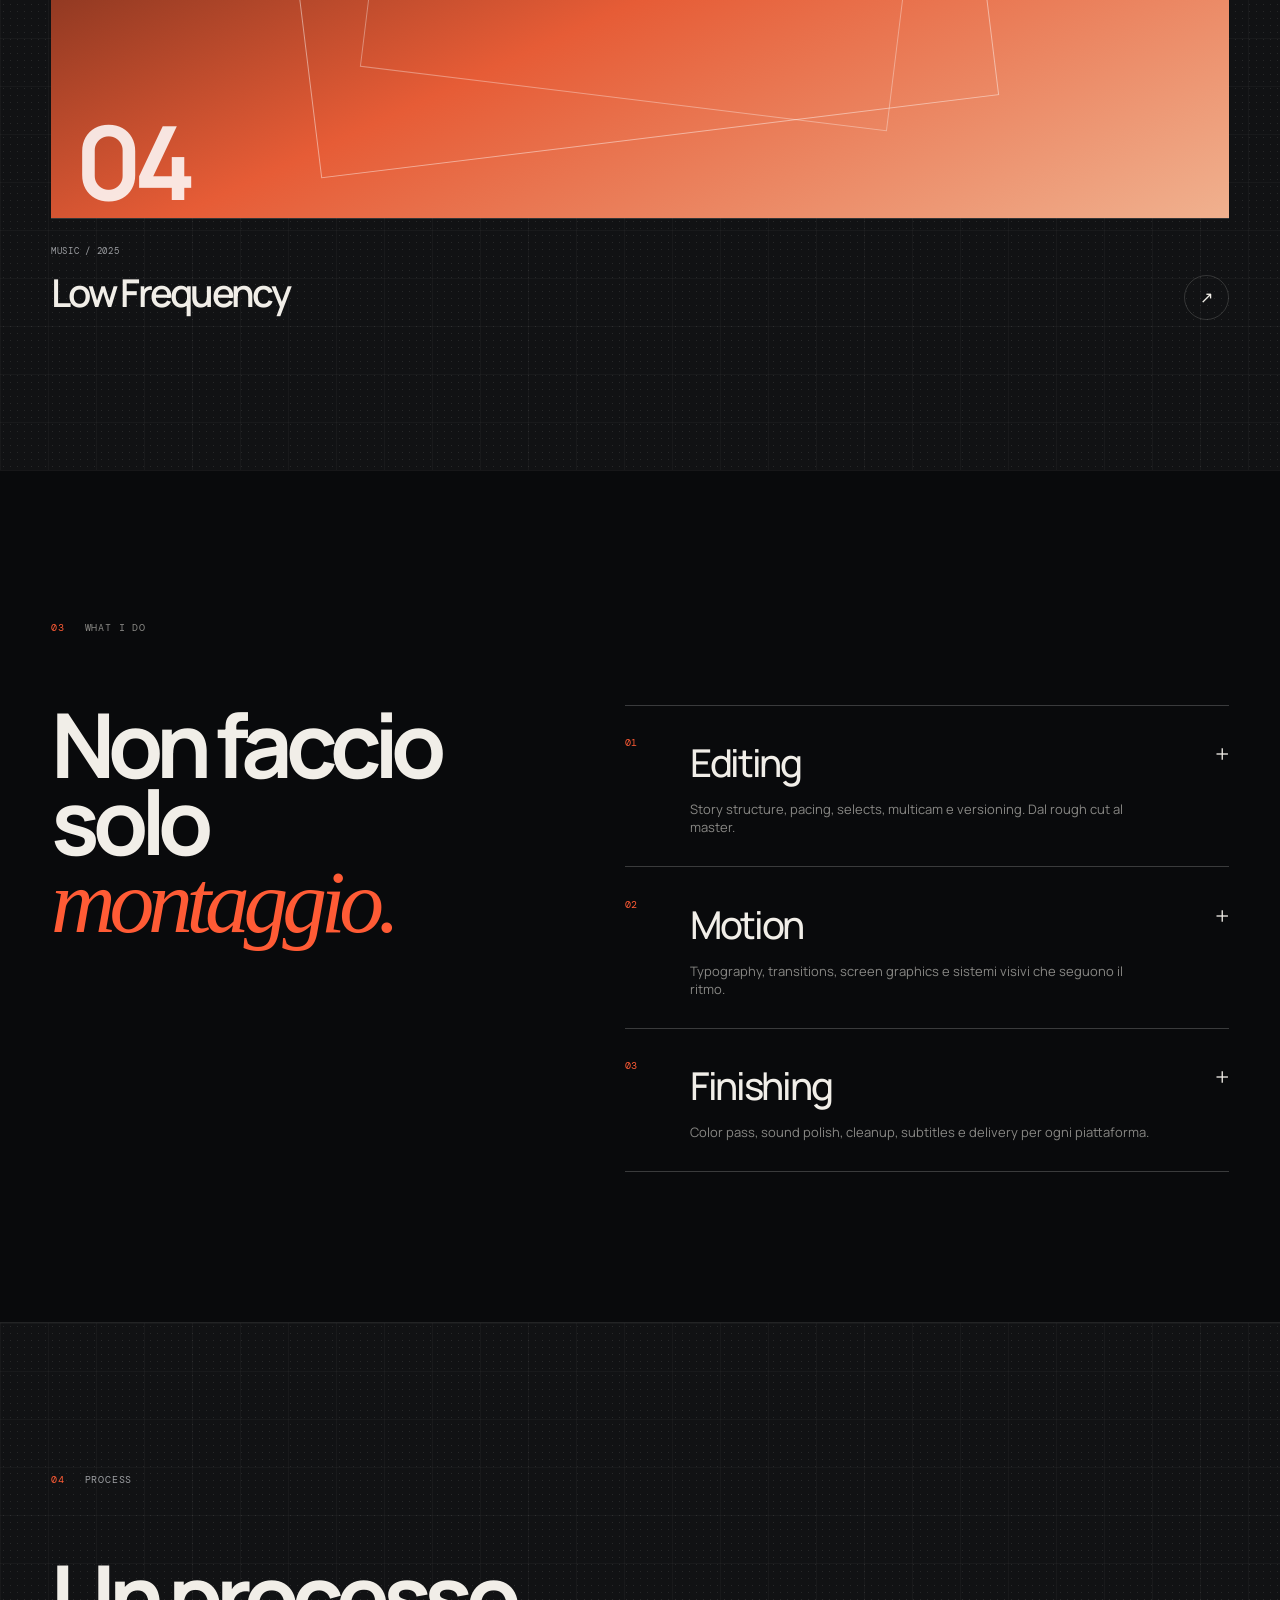
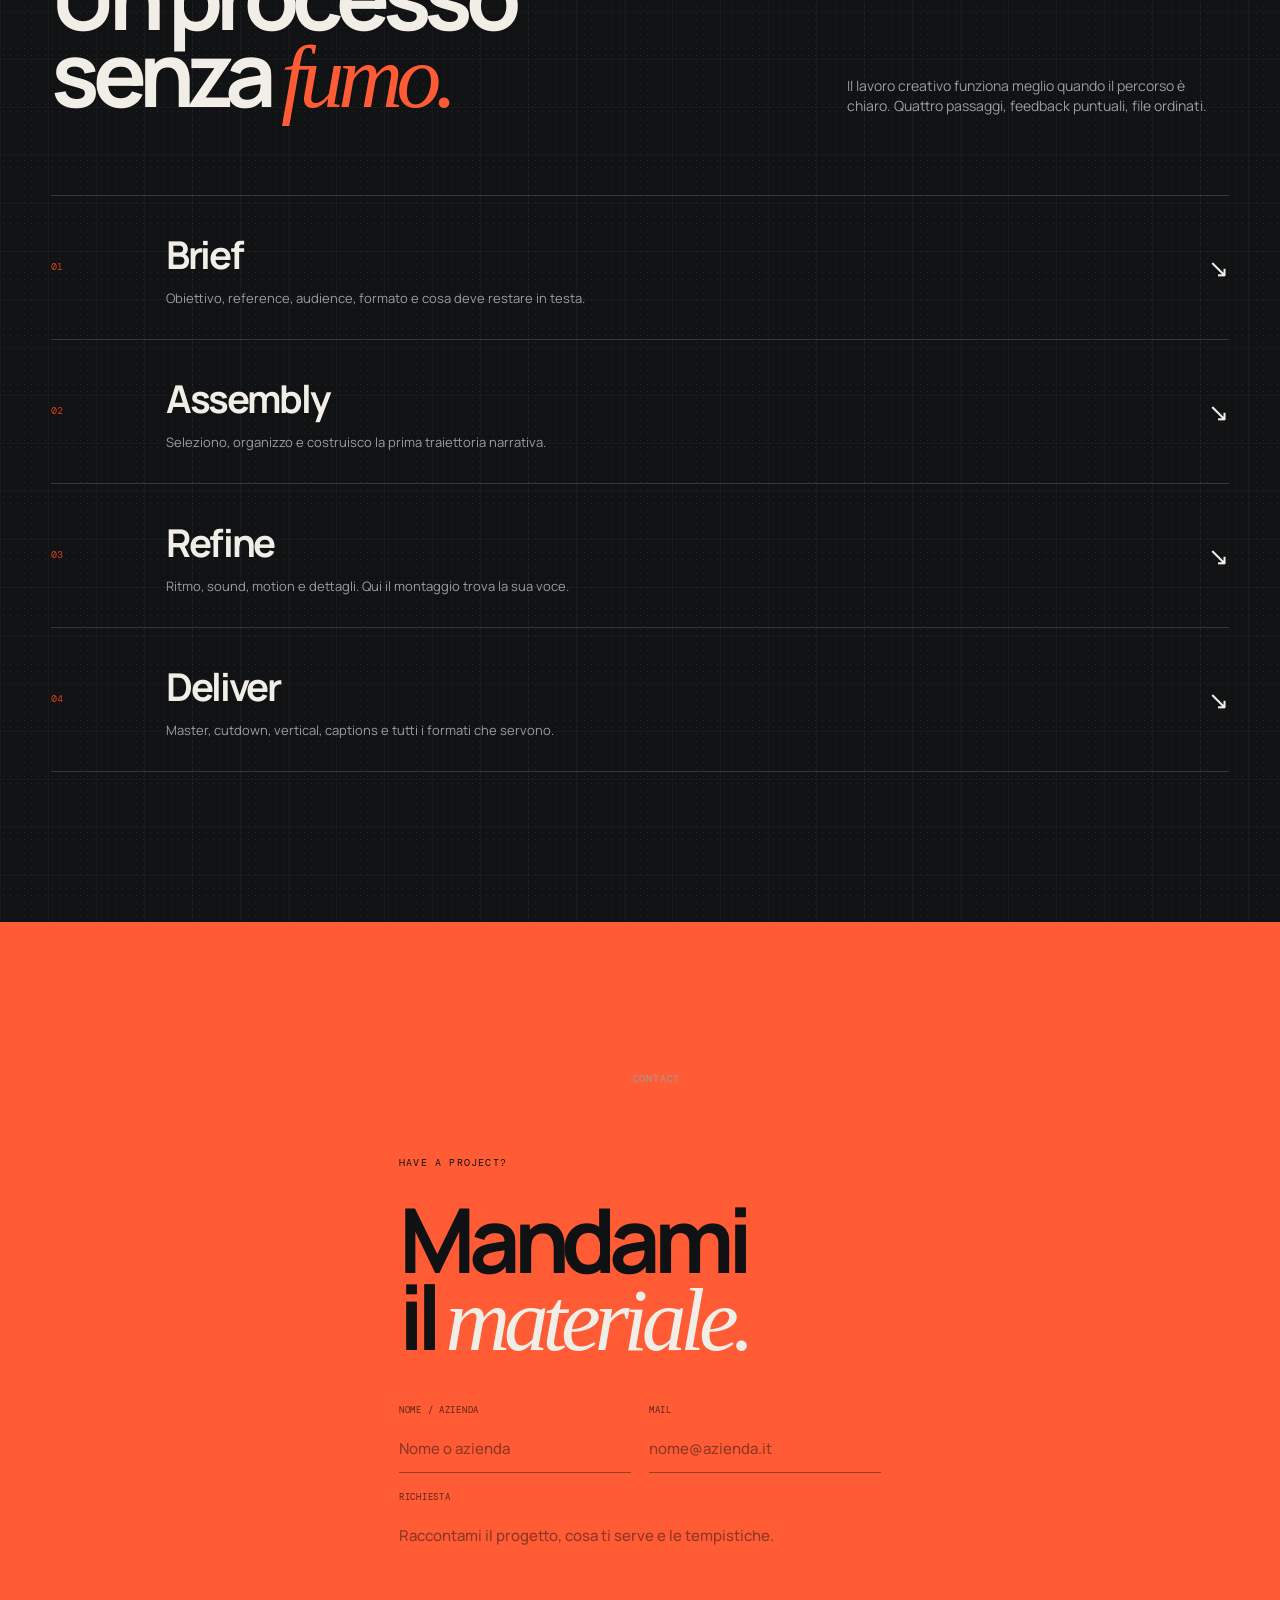
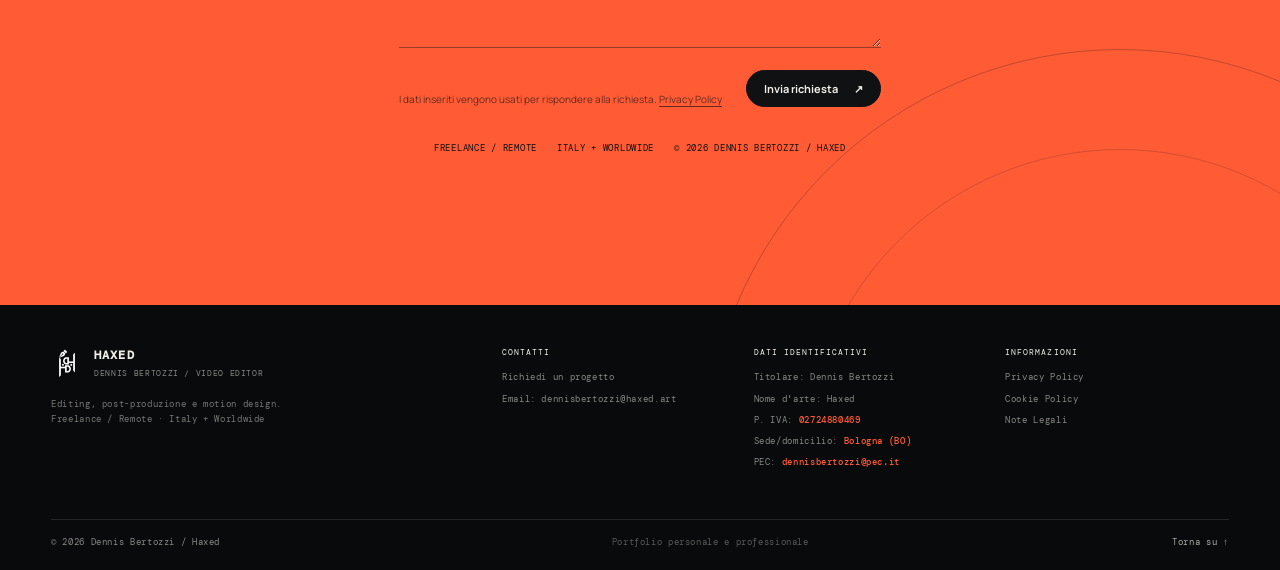
==== commit e221aae9: "Load header positioning and scroll surface fix" ====
--- a/index.html
+++ b/index.html
@@ -15,6 +15,7 @@
   <link rel="stylesheet" href="assets/css/variables.css">
   <link rel="stylesheet" href="assets/css/main.css">
   <link rel="stylesheet" href="assets/css/mobile.css">
+  <link rel="stylesheet" href="assets/css/header-fix.css">
 </head>
 <body class="dark-mode">
   <div class="scroll-progress" aria-hidden="true"><span></span></div>
--- a/assets/css/mobile.css
+++ b/assets/css/mobile.css
@@ -1,9 +1,110 @@
 /* HAXED — dedicated smartphone layout */
+
+/* Contact form — shared styles */
+.contact-form {
+  width: min(100%, 860px);
+  margin-top: 46px;
+  display: grid;
+  gap: 18px;
+}
+.contact-form-grid {
+  display: grid;
+  grid-template-columns: 1fr 1fr;
+  gap: 18px;
+}
+.contact-field {
+  display: grid;
+  gap: 9px;
+  min-width: 0;
+}
+.contact-field > span {
+  font-family: var(--mono);
+  font-size: 9px;
+  letter-spacing: .08em;
+  text-transform: uppercase;
+  color: rgba(16,17,19,.7);
+}
+.contact-field input,
+.contact-field textarea {
+  width: 100%;
+  box-sizing: border-box;
+  border: 0;
+  border-bottom: 1px solid rgba(16,17,19,.42);
+  border-radius: 0;
+  padding: 12px 0 13px;
+  background: transparent;
+  color: var(--ink);
+  font: 500 15px/1.45 var(--sans);
+  outline: none;
+  resize: vertical;
+  transition: border-color .25s ease;
+}
+.contact-field textarea { min-height: 130px; }
+.contact-field input::placeholder,
+.contact-field textarea::placeholder { color: rgba(16,17,19,.48); }
+.contact-field input:focus,
+.contact-field textarea:focus { border-color: var(--ink); }
+.contact-form-bottom {
+  display: flex;
+  align-items: end;
+  justify-content: space-between;
+  gap: 24px;
+  margin-top: 4px;
+}
+.contact-form-note {
+  max-width: 430px;
+  margin: 0;
+  color: rgba(16,17,19,.65);
+  font-size: 10px;
+  line-height: 1.5;
+}
+.contact-form-note a { text-decoration: underline; text-underline-offset: 3px; }
+.contact-submit {
+  display: inline-flex;
+  align-items: center;
+  gap: 16px;
+  flex: 0 0 auto;
+  border: 1px solid var(--ink);
+  border-radius: 999px;
+  padding: 12px 17px;
+  background: var(--ink);
+  color: var(--paper);
+  font: 700 11px/1 var(--sans);
+  cursor: pointer;
+  transition: background .25s ease, color .25s ease, transform .25s ease;
+}
+.contact-submit:hover { background: var(--paper); color: var(--ink); transform: translateY(-2px); }
+.contact-submit:disabled { opacity: .55; cursor: wait; transform: none; }
+.contact-submit span { transition: transform .25s ease; }
+.contact-submit:hover span { transform: translate(3px,-3px); }
+.contact-form-status {
+  min-height: 18px;
+  margin: 0;
+  font-family: var(--mono);
+  font-size: 9px;
+  letter-spacing: .03em;
+}
+.contact-form-status.is-success { color: #17663d; }
+.contact-form-status.is-error { color: #8d2e1f; }
+.contact-form-status.is-loading { color: rgba(16,17,19,.65); }
+.contact-honeypot { position: absolute !important; left: -10000px !important; width: 1px !important; height: 1px !important; opacity: 0 !important; pointer-events: none !important; }
 
 @media (max-width: 850px) {
   :root { --gutter: 18px; }
   html, body { width: 100%; max-width: 100%; overflow-x: hidden; }
-  .site-header { padding: 13px 18px; }
+
+  /* The theme-system block in main.css later sets .site-header to relative.
+     Reassert fixed positioning on phones so it stays at the viewport top. */
+  .site-header {
+    position: fixed !important;
+    top: 0 !important;
+    left: 0 !important;
+    right: 0 !important;
+    width: 100%;
+    box-sizing: border-box;
+    padding: 9px 18px;
+    min-height: 54px;
+  }
   .header-left { gap: 8px; min-width: 0; }
   .brand { gap: 7px; font-size: 11px; }
   .brand-logo-wrap { width: 25px; height: 25px; flex-basis: 25px; }
@@ -12,17 +113,17 @@
   .theme-knob { width: 9px; height: 9px; }
   body.dark-mode .theme-knob { transform: translateX(12px); }
   .menu-toggle { flex-shrink: 0; padding: 6px 0; }
-  .site-nav { inset: 57px 14px auto; max-height: calc(100svh - 75px); overflow-y: auto; }
+  .site-nav { inset: 58px 14px auto; max-height: calc(100svh - 75px); overflow-y: auto; }
 
   .hero {
     height: auto;
     min-height: 100svh;
-    padding: 92px var(--gutter) 82px;
+    padding: 70px var(--gutter) 72px;
     overflow: hidden;
   }
   .hero-top { font-size: 8px; gap: 12px; }
   .hero-top .overline { max-width: 70%; line-height: 1.35; }
-  .hero-grid { margin-top: 42px; gap: 38px; }
+  .hero-grid { margin-top: 34px; gap: 34px; }
   .hero-copy { min-width: 0; }
   .eyebrow { margin-bottom: 18px; font-size: 8px; gap: 7px; }
   .live-dot { width: 6px; height: 6px; flex: 0 0 6px; }
@@ -61,7 +162,15 @@
 
   .contact { min-height: 72svh; padding-top: 90px; padding-bottom: 35px; }
   .contact-content .overline { margin-bottom: 22px; }
-  .contact-mail { max-width: 100%; margin-top: 35px; gap: 10px; font-size: clamp(1rem, 5.2vw, 1.6rem); overflow-wrap: anywhere; }
+  .contact-form { margin-top: 30px; gap: 16px; }
+  .contact-form-grid { grid-template-columns: 1fr; gap: 16px; }
+  .contact-field input,
+  .contact-field textarea { font-size: 14px; }
+  .contact-field textarea { min-height: 115px; }
+  .contact-form-bottom { align-items: stretch; flex-direction: column; gap: 17px; }
+  .contact-submit { align-self: flex-start; }
+  .contact-form-note { max-width: 100%; font-size: 9px; }
+  .contact-form-status { font-size: 8px; }
   .contact-meta { gap: 8px; font-size: 8px; }
   .contact-orbit { width: 125vw; height: 125vw; right: -55vw; bottom: -70vw; }
 
@@ -75,8 +184,8 @@
 
 @media (max-width: 520px) {
   .site-header { padding-left: 14px; padding-right: 14px; }
-  .hero { padding-left: 14px; padding-right: 14px; padding-top: 88px; padding-bottom: 76px; }
-  .hero-grid { margin-top: 35px; gap: 32px; }
+  .hero { padding-left: 14px; padding-right: 14px; padding-top: 66px; padding-bottom: 70px; }
+  .hero-grid { margin-top: 30px; gap: 30px; }
   .hero h1 { font-size: clamp(3rem, 17.8vw, 4.7rem); }
   .hero-frame { aspect-ratio: 1 / .98; }
   .section { padding-left: 14px; padding-right: 14px; padding-top: 78px; padding-bottom: 78px; }
@@ -92,5 +201,5 @@
 }
 
 @media (hover: none) {
-  .project:hover .visual-shape, .project:hover .project-arrow, .service:hover .service-symbol, .process-item:hover .process-mark, .play-button:hover, .nav-contact:hover { transform: none; }
-}
+  .project:hover .visual-shape, .project:hover .project-arrow, .service:hover .service-symbol, .process-item:hover .process-mark, .play-button:hover, .nav-contact:hover, .contact-submit:hover { transform: none; }
+}
--- a/assets/css/header-fix.css
+++ b/assets/css/header-fix.css
@@ -0,0 +1,83 @@
+/* HAXED — header positioning + scroll surface fix */
+
+.site-header {
+  transition:
+    background-color .25s ease,
+    border-color .25s ease,
+    box-shadow .25s ease,
+    padding .25s ease,
+    transform .25s ease;
+}
+
+/* Keep the header readable when it crosses page content. */
+.site-header.is-scrolled {
+  background: var(--paper);
+  border-bottom: 1px solid var(--line);
+  box-shadow: 0 8px 24px rgba(16, 17, 19, .08);
+  mix-blend-mode: normal;
+}
+
+body.dark-mode .site-header.is-scrolled {
+  background: var(--dark-paper);
+  border-bottom-color: var(--dark-line);
+  box-shadow: 0 8px 24px rgba(0, 0, 0, .28);
+}
+
+@media (max-width: 850px) {
+  .site-header {
+    position: fixed !important;
+    top: env(safe-area-inset-top, 0px) !important;
+    left: 0 !important;
+    right: 0 !important;
+    width: 100% !important;
+    box-sizing: border-box;
+    padding: 4px 14px !important;
+    min-height: 48px;
+    z-index: 80;
+    transform: translateZ(0);
+  }
+
+  .header-left {
+    gap: 7px;
+  }
+
+  .brand {
+    gap: 7px;
+  }
+
+  .brand-logo-wrap {
+    width: 24px;
+    height: 24px;
+    flex-basis: 24px;
+  }
+
+  .theme-toggle {
+    margin: 0;
+  }
+
+  .menu-toggle {
+    margin: 0;
+  }
+
+  /* The header is fixed, so keep the first hero content below it. */
+  .hero {
+    padding-top: 60px;
+  }
+}
+
+@media (max-width: 520px) {
+  .site-header {
+    padding: 3px 12px !important;
+    min-height: 44px;
+  }
+
+  .brand-logo-wrap {
+    width: 23px;
+    height: 23px;
+    flex-basis: 23px;
+  }
+
+  .hero {
+    padding-top: 54px;
+  }
+}
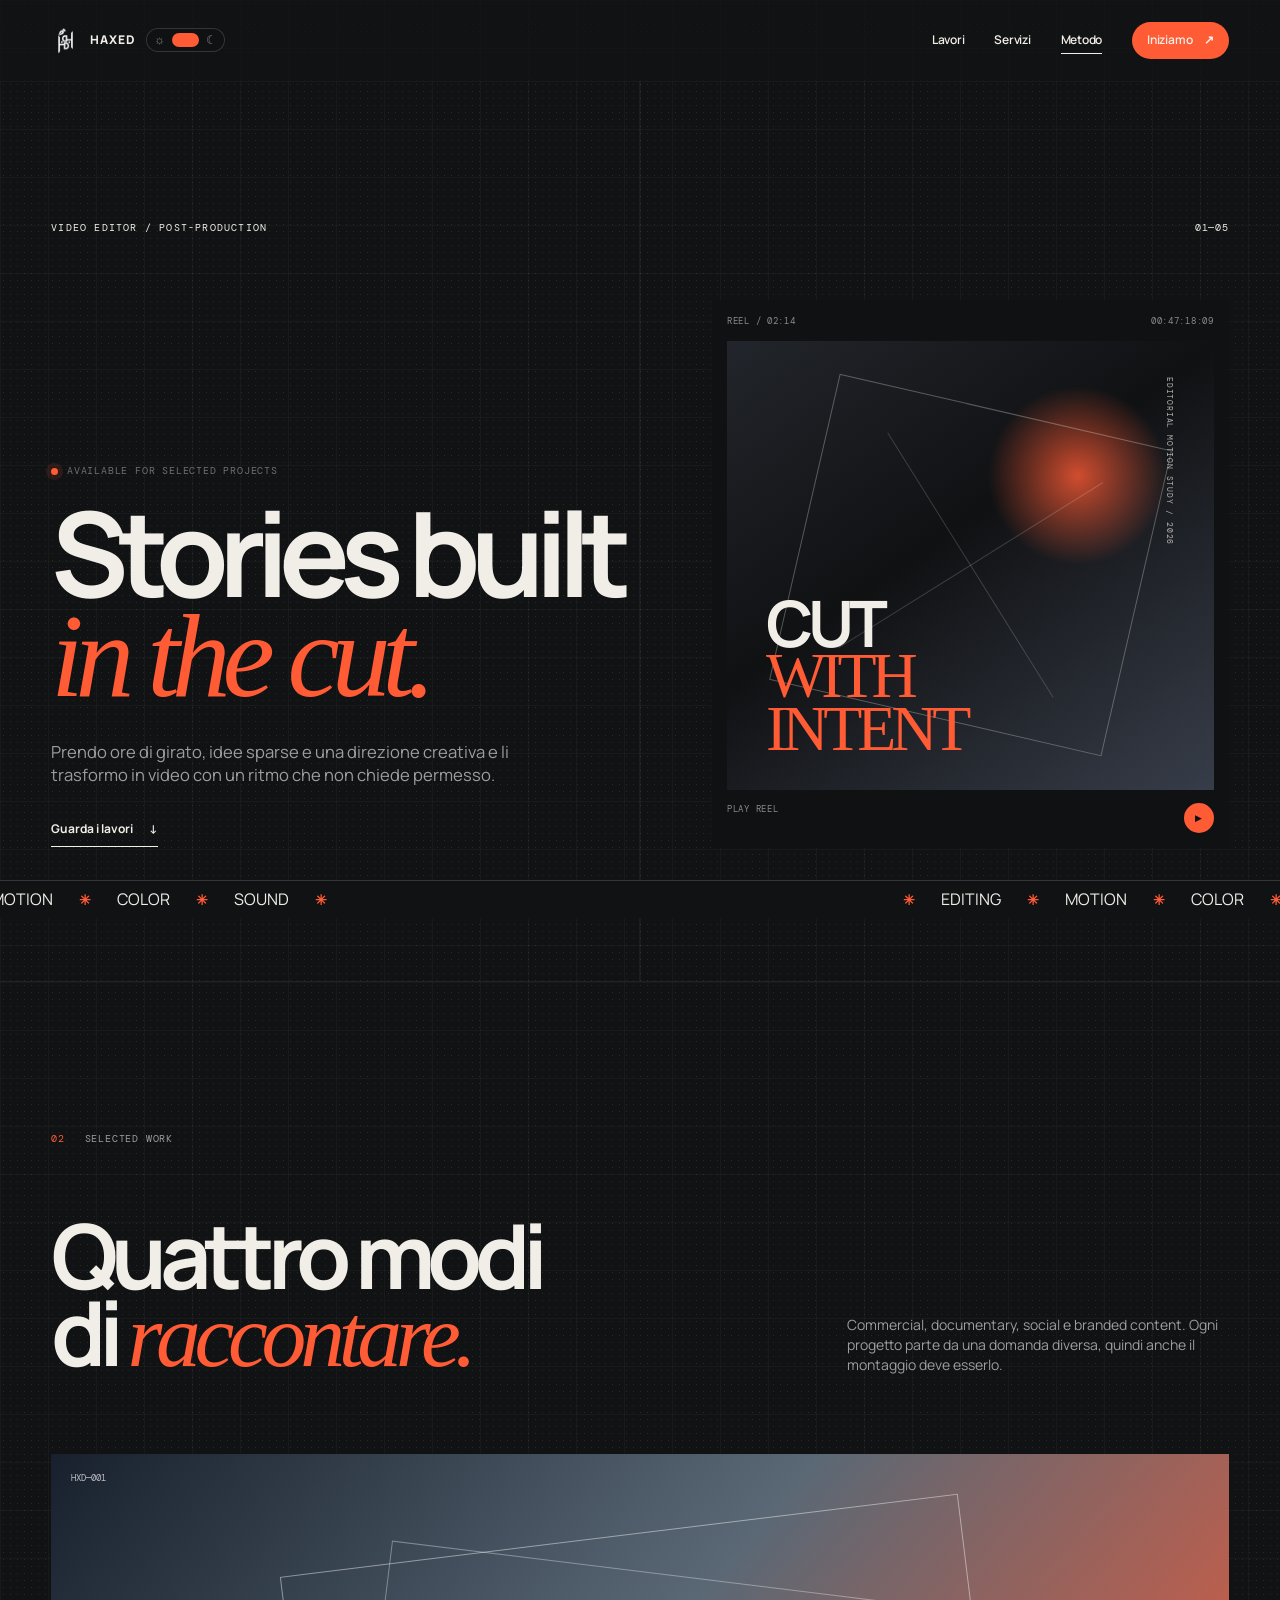
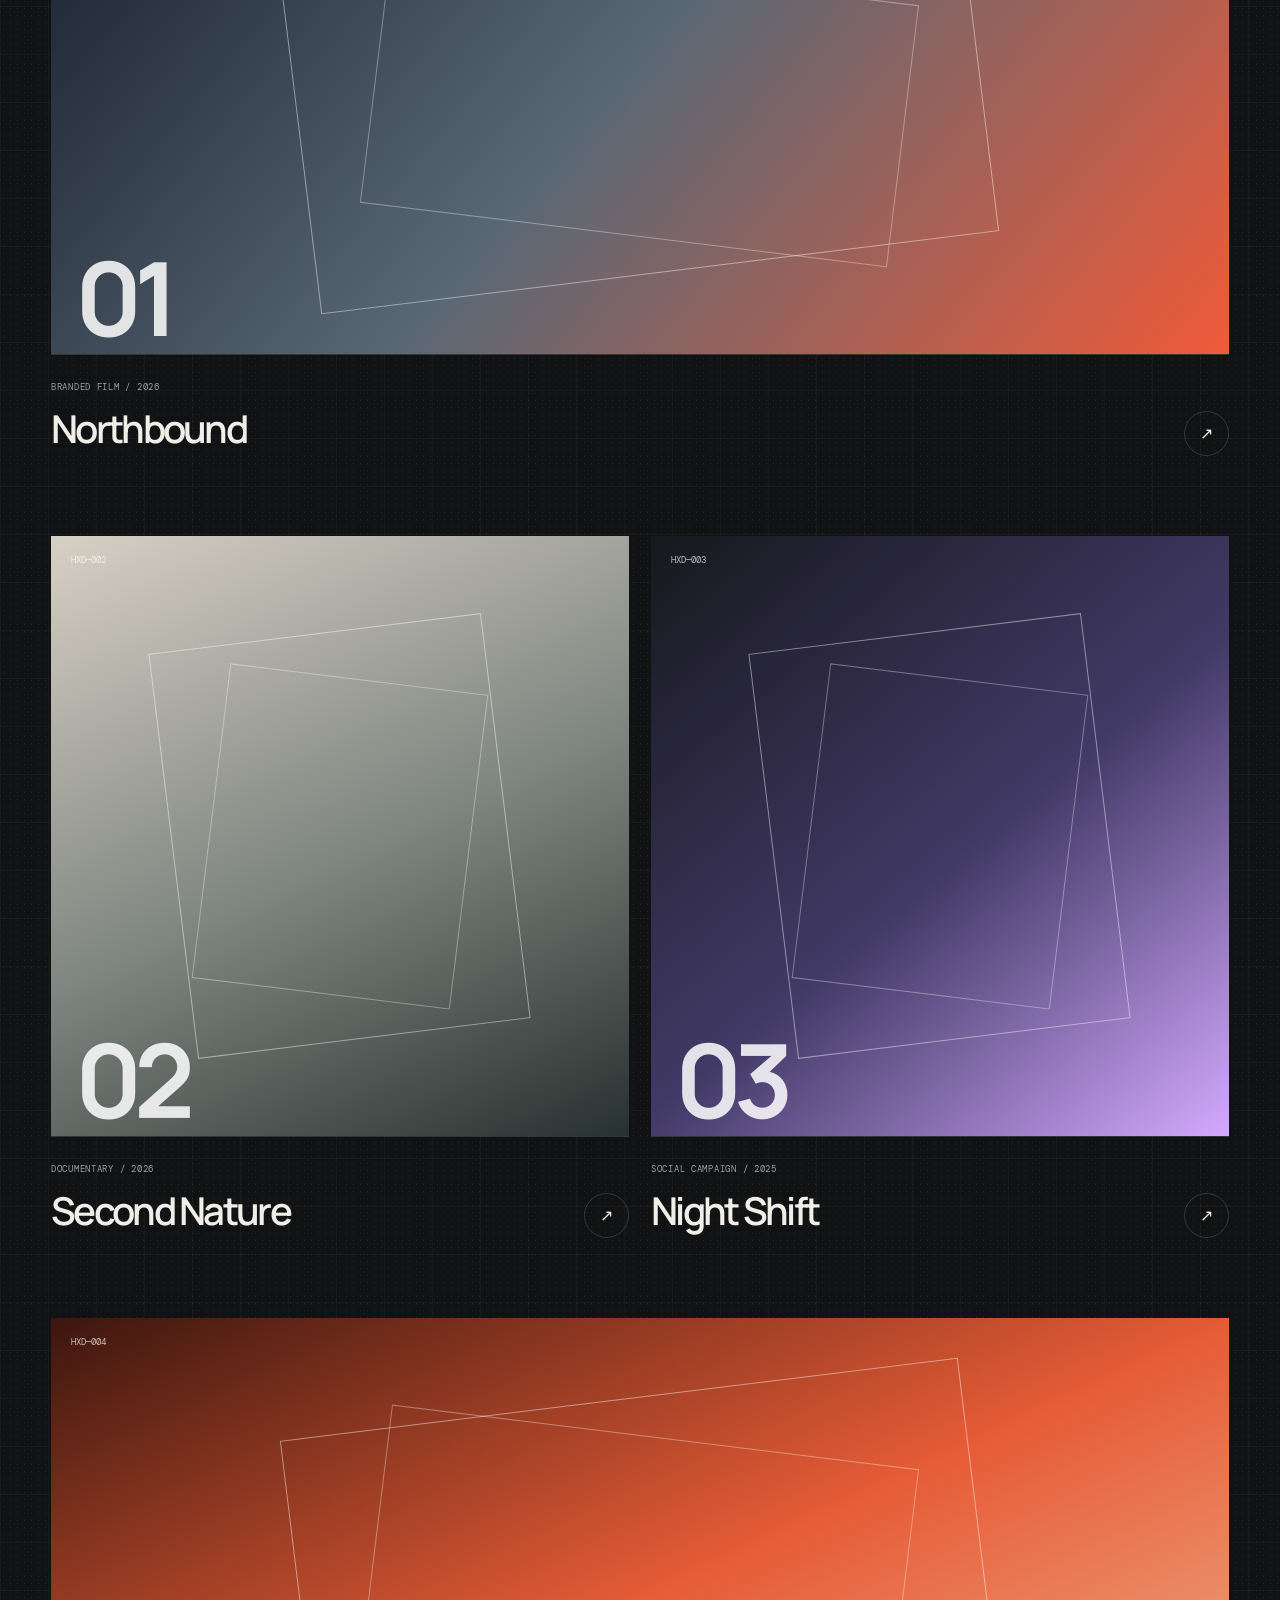
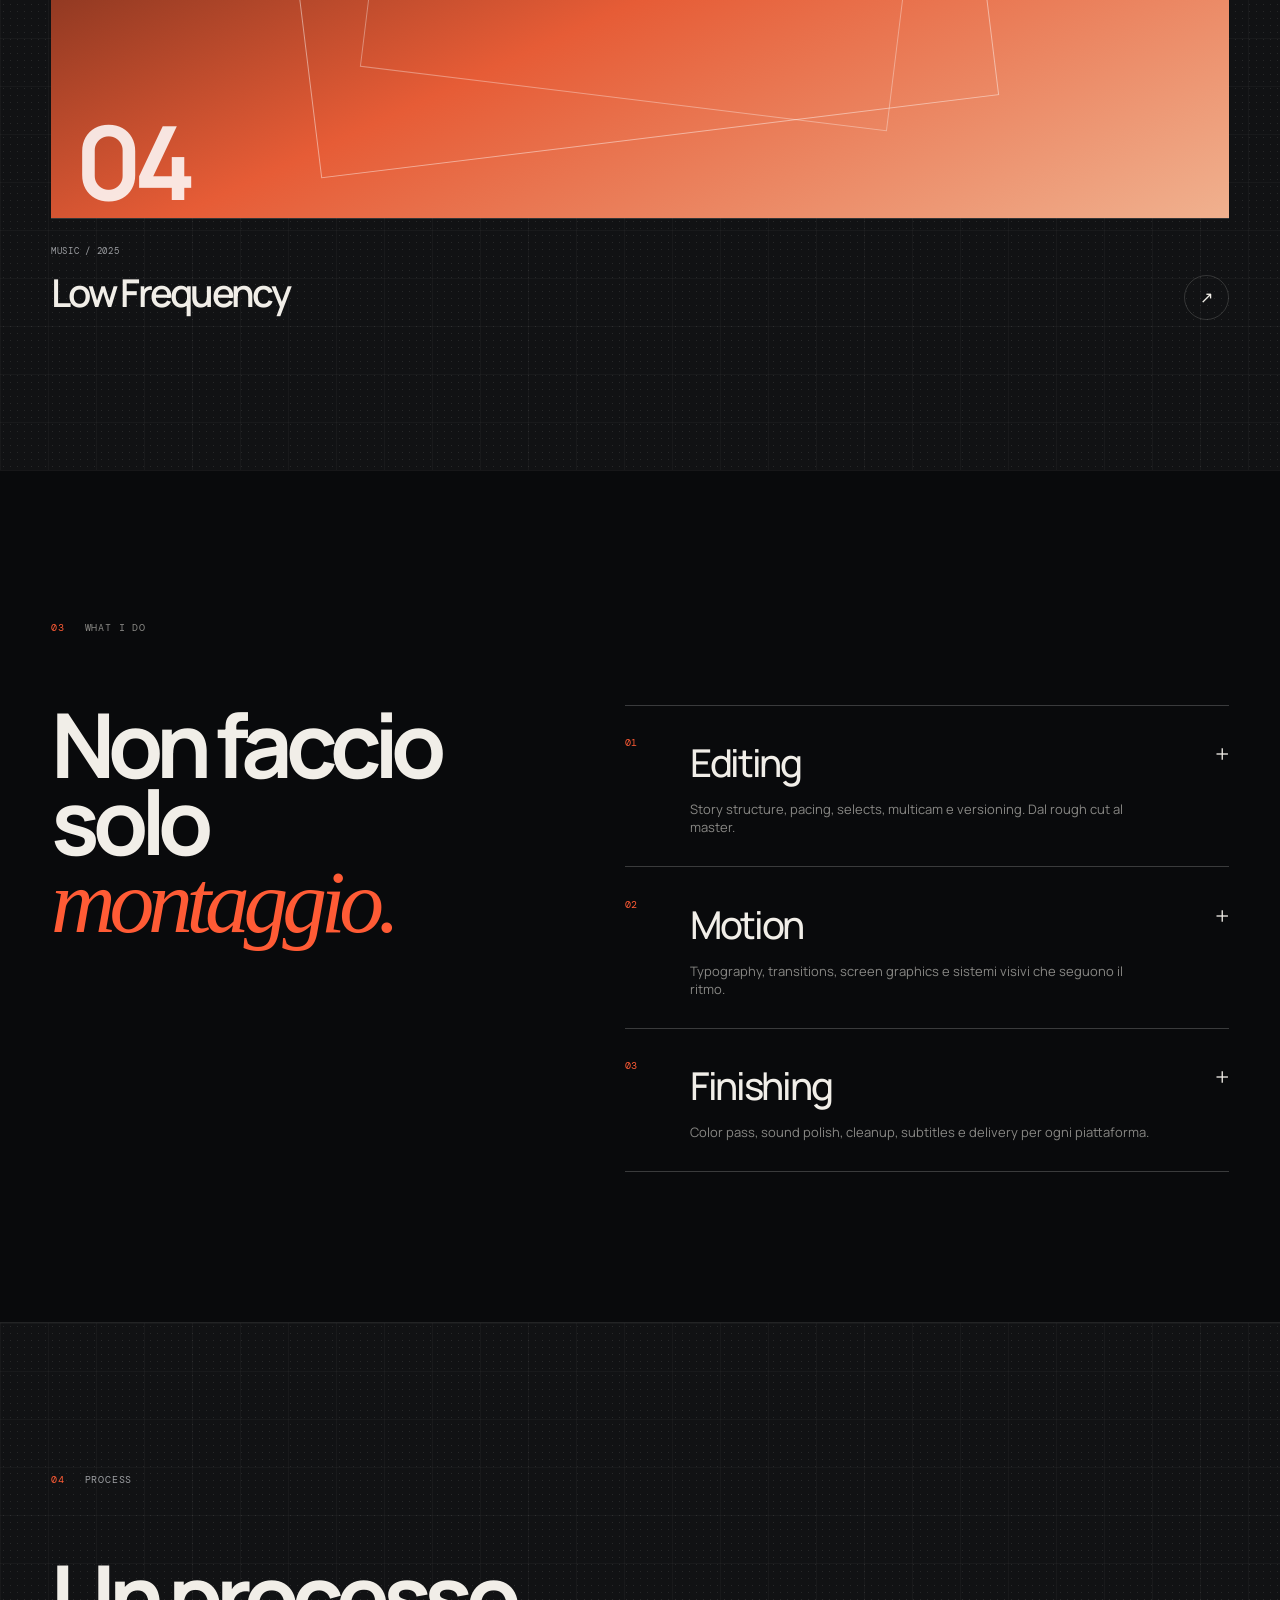
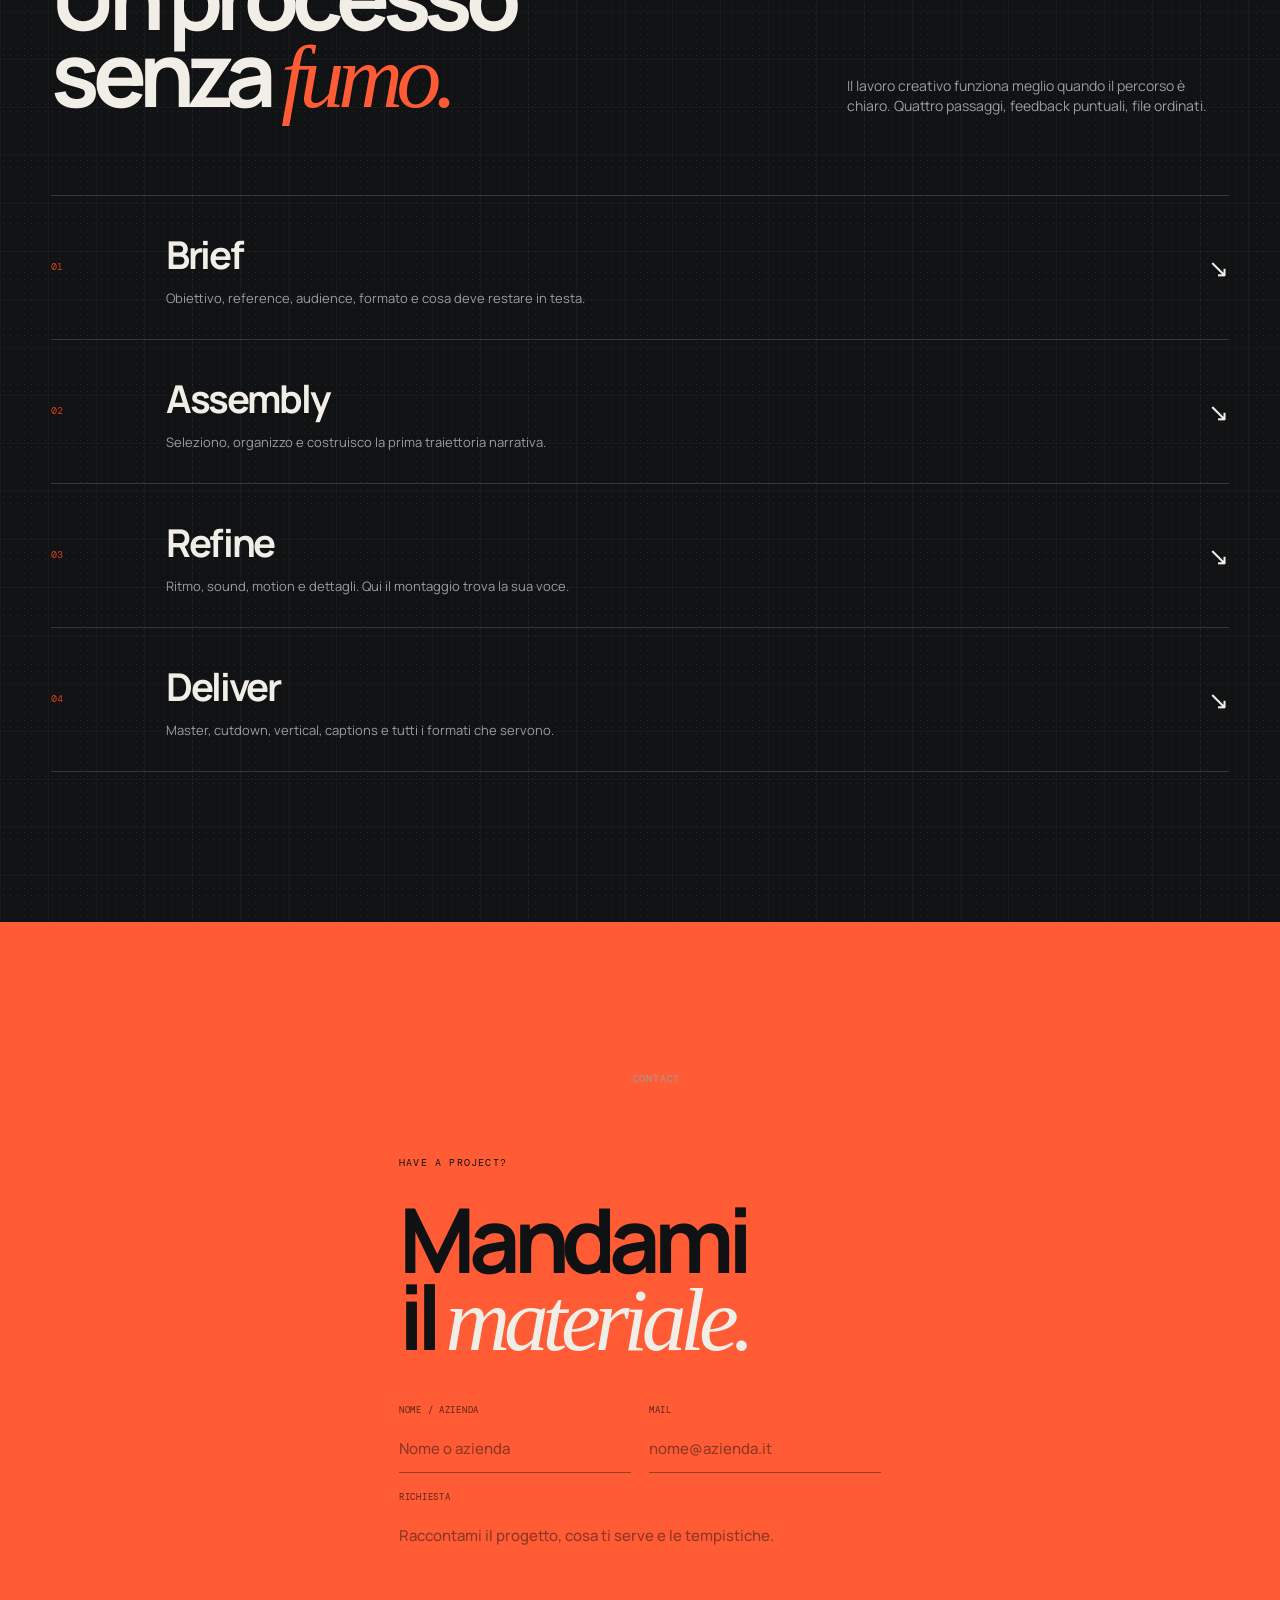
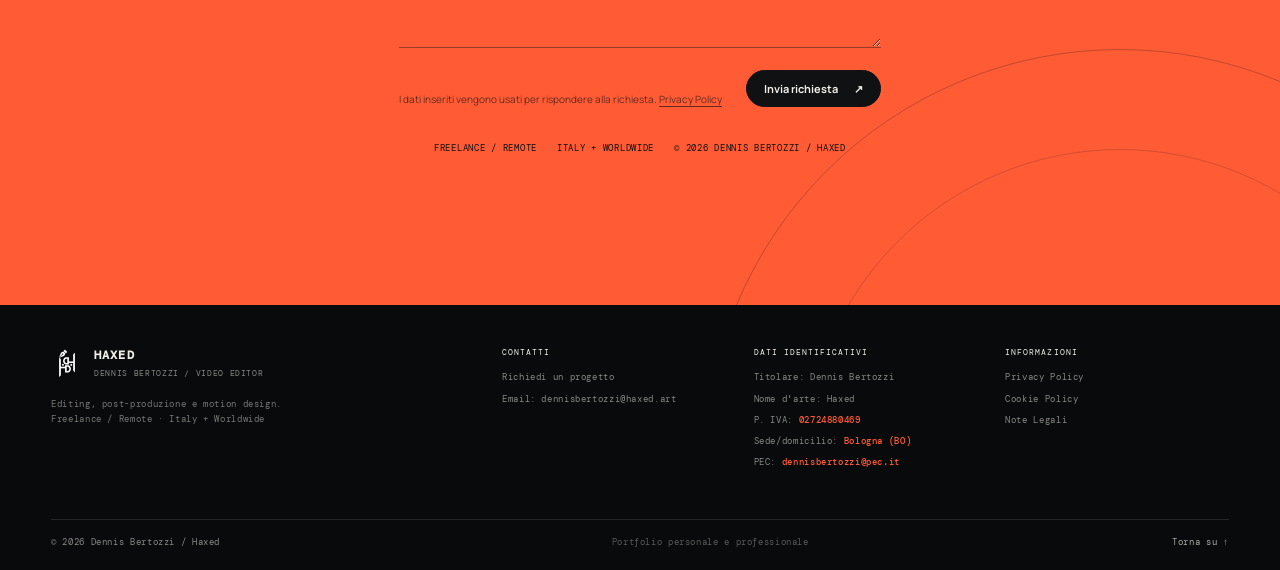
==== commit a96c8d35: "Fix ticker leading asterisk" ====
--- a/index.html
+++ b/index.html
@@ -79,9 +79,9 @@
 
       <div class="hero-ticker" aria-hidden="true">
         <div class="ticker-track">
-          <div class="ticker-set"><span>EDITING</span><b>✳</b><span>MOTION</span><b>✳</b><span>COLOR</span><b>✳</b><span>SOUND</span><b>✳</b></div>
-          <div class="ticker-set"><span>EDITING</span><b>✳</b><span>MOTION</span><b>✳</b><span>COLOR</span><b>✳</b><span>SOUND</span><b>✳</b></div>
-          <div class="ticker-set"><span>EDITING</span><b>✳</b><span>MOTION</span><b>✳</b><span>COLOR</span><b>✳</b><span>SOUND</span><b>✳</b></div>
+          <div class="ticker-set"><b>✳</b><span>EDITING</span><b>✳</b><span>MOTION</span><b>✳</b><span>COLOR</span><b>✳</b><span>SOUND</span><b>✳</b></div>
+          <div class="ticker-set"><b>✳</b><span>EDITING</span><b>✳</b><span>MOTION</span><b>✳</b><span>COLOR</span><b>✳</b><span>SOUND</span><b>✳</b></div>
+          <div class="ticker-set"><b>✳</b><span>EDITING</span><b>✳</b><span>MOTION</span><b>✳</b><span>COLOR</span><b>✳</b><span>SOUND</span><b>✳</b></div>
         </div>
       </div>
     </section>
@@ -154,4 +154,4 @@
   <div class="ambient-glows" aria-hidden="true"><span></span><span></span><span></span><span></span><span></span></div>
   <script type="module" src="assets/js/main.js"></script>
 </body>
-</html>
+</html>
--- a/assets/css/header-fix.css
+++ b/assets/css/header-fix.css
@@ -1,48 +1,130 @@
-/* HAXED — header positioning + scroll surface fix */
+/* HAXED — compact mobile header + translucent scroll surface */
 
 .site-header {
   transition:
     background-color .25s ease,
     border-color .25s ease,
     box-shadow .25s ease,
-    padding .25s ease,
-    transform .25s ease;
-}
-
-/* Keep the header readable when it crosses page content. */
-.site-header.is-scrolled {
-  background: var(--paper);
-  border-bottom: 1px solid var(--line);
-  box-shadow: 0 8px 24px rgba(16, 17, 19, .08);
+    backdrop-filter .25s ease,
+    -webkit-backdrop-filter .25s ease;
   mix-blend-mode: normal;
 }
 
+/* Desktop: keep the header lightweight while scrolling. */
+.site-header.is-scrolled {
+  background: rgba(241, 238, 232, .68);
+  border-bottom: 1px solid rgba(16, 17, 19, .12);
+  box-shadow: 0 8px 24px rgba(16, 17, 19, .06);
+  backdrop-filter: blur(14px) saturate(115%);
+  -webkit-backdrop-filter: blur(14px) saturate(115%);
+}
+
 body.dark-mode .site-header.is-scrolled {
-  background: var(--dark-paper);
-  border-bottom-color: var(--dark-line);
-  box-shadow: 0 8px 24px rgba(0, 0, 0, .28);
+  background: rgba(17, 18, 20, .62);
+  border-bottom-color: rgba(241, 238, 232, .12);
+  box-shadow: 0 8px 24px rgba(0, 0, 0, .18);
+  backdrop-filter: blur(16px) saturate(120%);
+  -webkit-backdrop-filter: blur(16px) saturate(120%);
 }
 
 @media (max-width: 850px) {
+  /* The previous mobile header inherited a very large vertical box.
+     Give it an explicit compact height so it never covers the page. */
   .site-header {
     position: fixed !important;
     top: env(safe-area-inset-top, 0px) !important;
     left: 0 !important;
     right: 0 !important;
     width: 100% !important;
+    height: 56px !important;
+    min-height: 56px !important;
+    max-height: 56px !important;
     box-sizing: border-box;
-    padding: 4px 14px !important;
-    min-height: 48px;
+    padding: 0 16px !important;
+    display: flex !important;
+    align-items: center !important;
+    justify-content: space-between !important;
+    gap: 12px;
     z-index: 80;
+    background: transparent;
+    border-bottom: 1px solid transparent;
+    box-shadow: none;
     transform: translateZ(0);
   }
 
+  .site-header.is-scrolled {
+    background: rgba(17, 18, 20, .56);
+    border-bottom-color: rgba(241, 238, 232, .10);
+    box-shadow: 0 6px 22px rgba(0, 0, 0, .14);
+    backdrop-filter: blur(15px) saturate(125%);
+    -webkit-backdrop-filter: blur(15px) saturate(125%);
+  }
+
+  body:not(.dark-mode) .site-header.is-scrolled {
+    background: rgba(241, 238, 232, .56);
+    border-bottom-color: rgba(16, 17, 19, .10);
+    box-shadow: 0 6px 22px rgba(16, 17, 19, .08);
+  }
+
   .header-left {
-    gap: 7px;
+    height: 100%;
+    min-width: 0;
+    flex: 1 1 auto;
+    display: flex;
+    align-items: center;
+    gap: 10px;
   }
 
   .brand {
-    gap: 7px;
+    gap: 8px;
+    flex: 0 0 auto;
+    font-size: 12px;
+    line-height: 1;
+  }
+
+  .brand-logo-wrap {
+    width: 25px;
+    height: 25px;
+    flex: 0 0 25px;
+  }
+
+  .theme-toggle {
+    margin: 0;
+    flex: 0 0 auto;
+  }
+
+  .menu-toggle {
+    display: inline-flex !important;
+    align-items: center;
+    justify-content: flex-end;
+    gap: 12px;
+    flex: 0 0 auto;
+    margin: 0;
+    padding: 8px 0 !important;
+    background: transparent;
+    color: var(--ink);
+  }
+
+  /* Keep the navigation panel below the compact header. */
+  .site-nav {
+    top: 64px !important;
+    inset-inline: 14px !important;
+    max-height: calc(100svh - 78px);
+  }
+
+  /* Reserve only the space actually needed by the compact header. */
+  .hero {
+    padding-top: 82px !important;
+  }
+}
+
+@media (max-width: 520px) {
+  .site-header {
+    height: 52px !important;
+    min-height: 52px !important;
+    max-height: 52px !important;
+    padding: 0 14px !important;
+    gap: 9px;
   }
 
   .brand-logo-wrap {
@@ -51,33 +133,21 @@
     flex-basis: 24px;
   }
 
-  .theme-toggle {
-    margin: 0;
-  }
+  .header-left { gap: 8px; }
 
-  .menu-toggle {
-    margin: 0;
-  }
-
-  /* The header is fixed, so keep the first hero content below it. */
   .hero {
-    padding-top: 60px;
+    padding-top: 76px !important;
   }
 }
 
-@media (max-width: 520px) {
-  .site-header {
-    padding: 3px 12px !important;
-    min-height: 44px;
+@media (prefers-reduced-transparency: reduce) {
+  .site-header.is-scrolled {
+    backdrop-filter: none;
+    -webkit-backdrop-filter: none;
+    background: rgba(17, 18, 20, .90);
   }
 
-  .brand-logo-wrap {
-    width: 23px;
-    height: 23px;
-    flex-basis: 23px;
-  }
-
-  .hero {
-    padding-top: 54px;
+  body:not(.dark-mode) .site-header.is-scrolled {
+    background: rgba(241, 238, 232, .90);
   }
 }
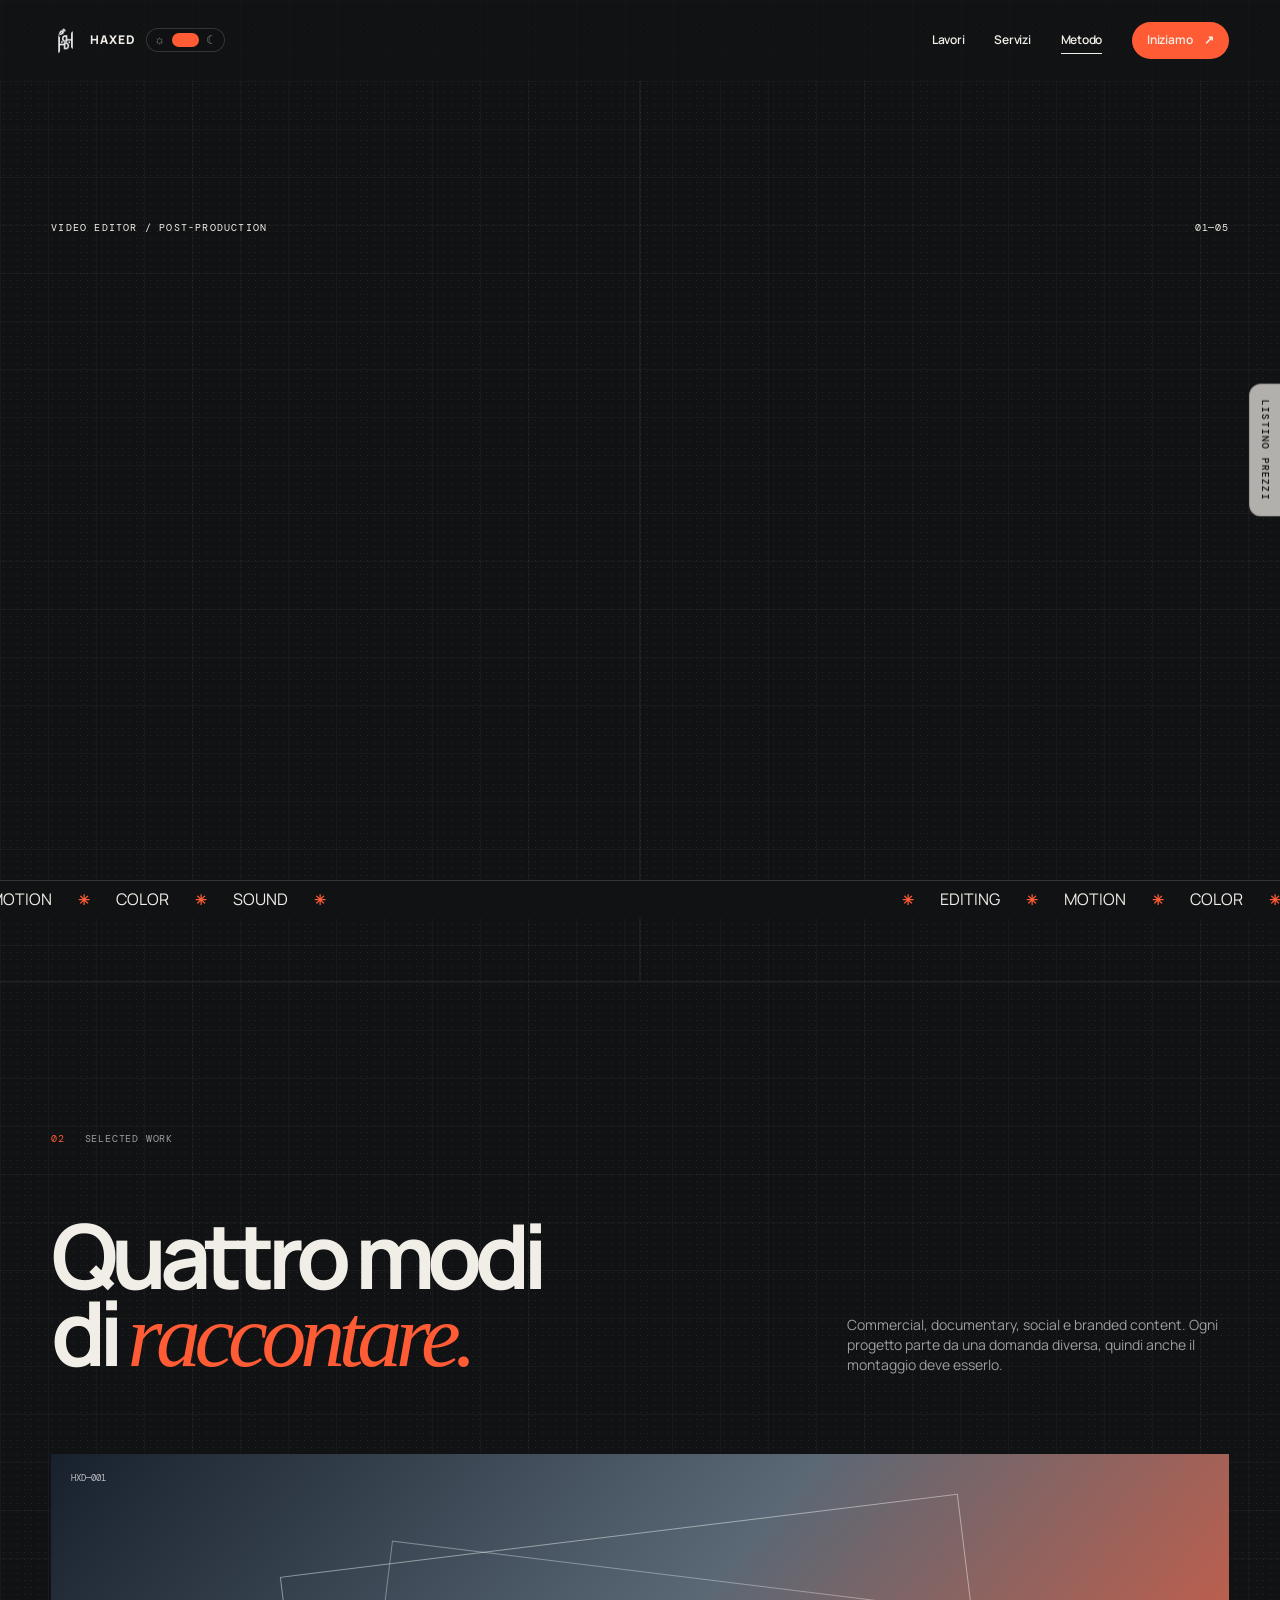
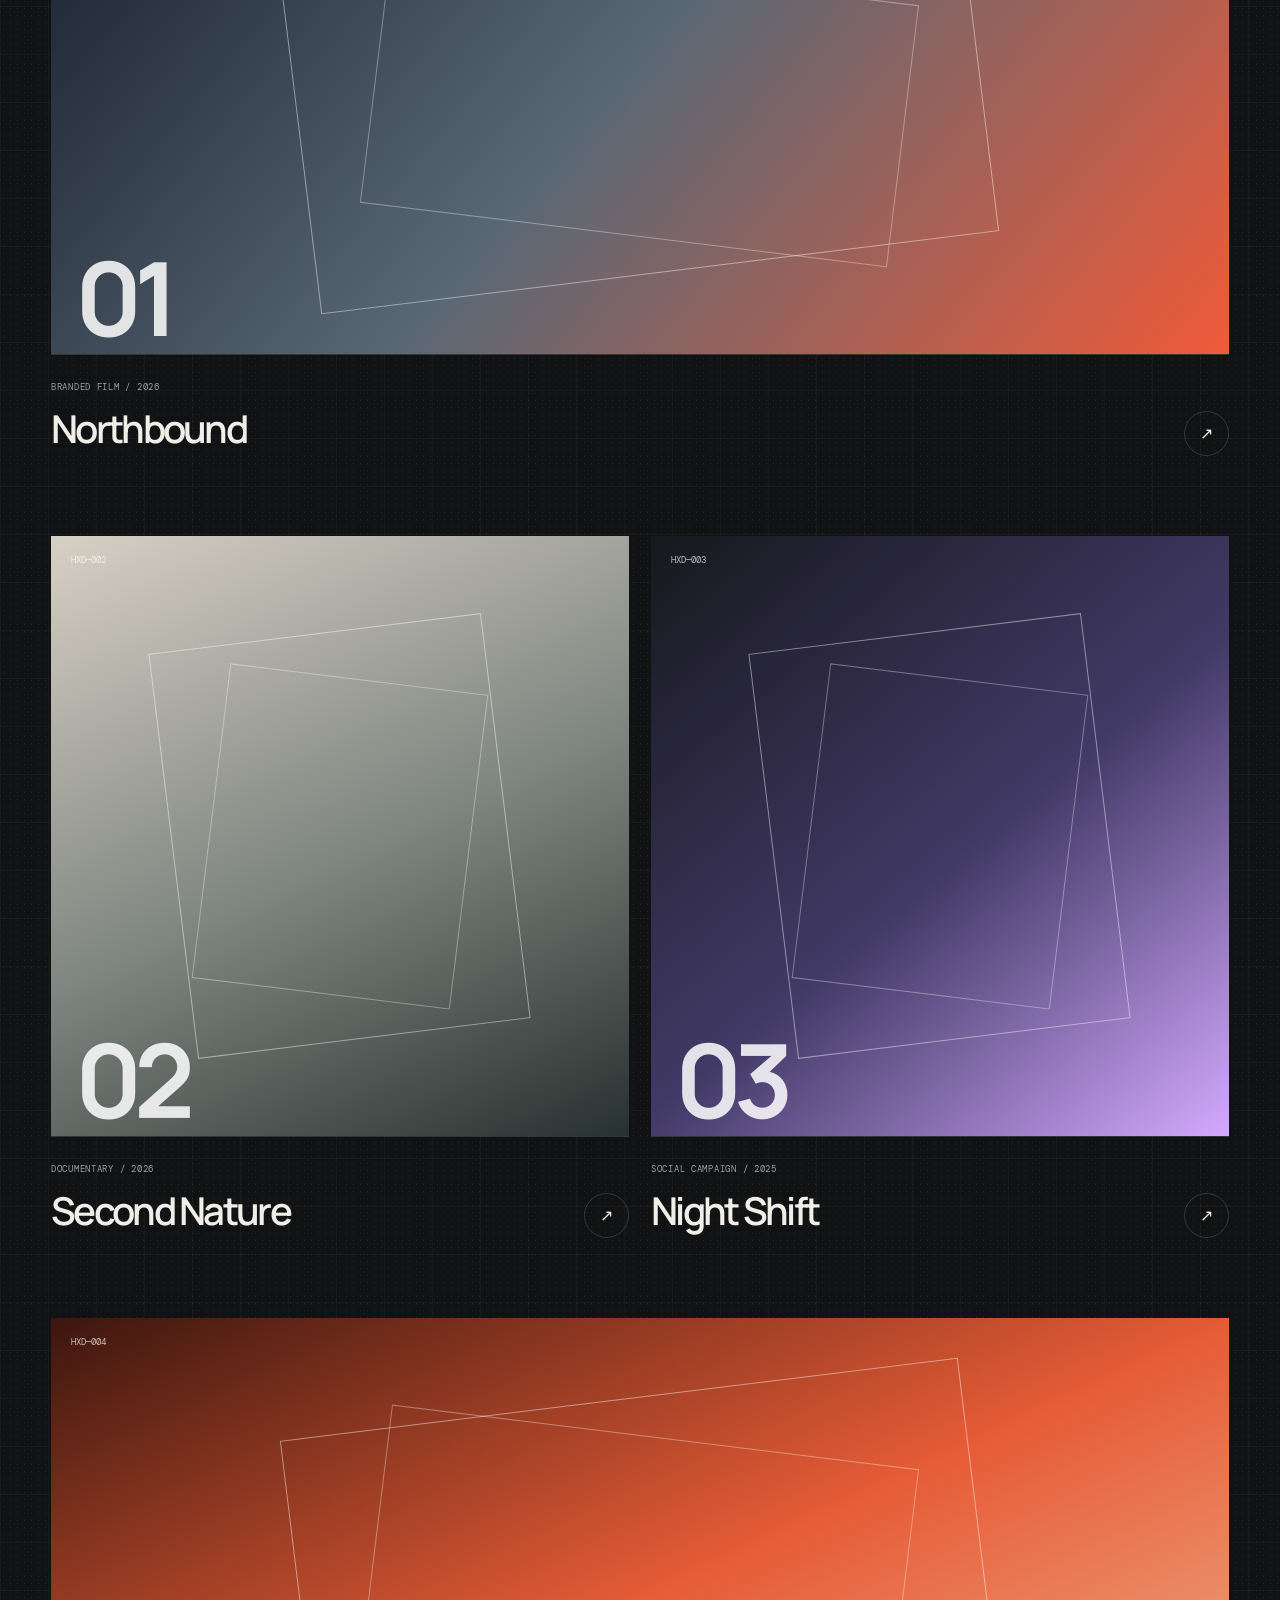
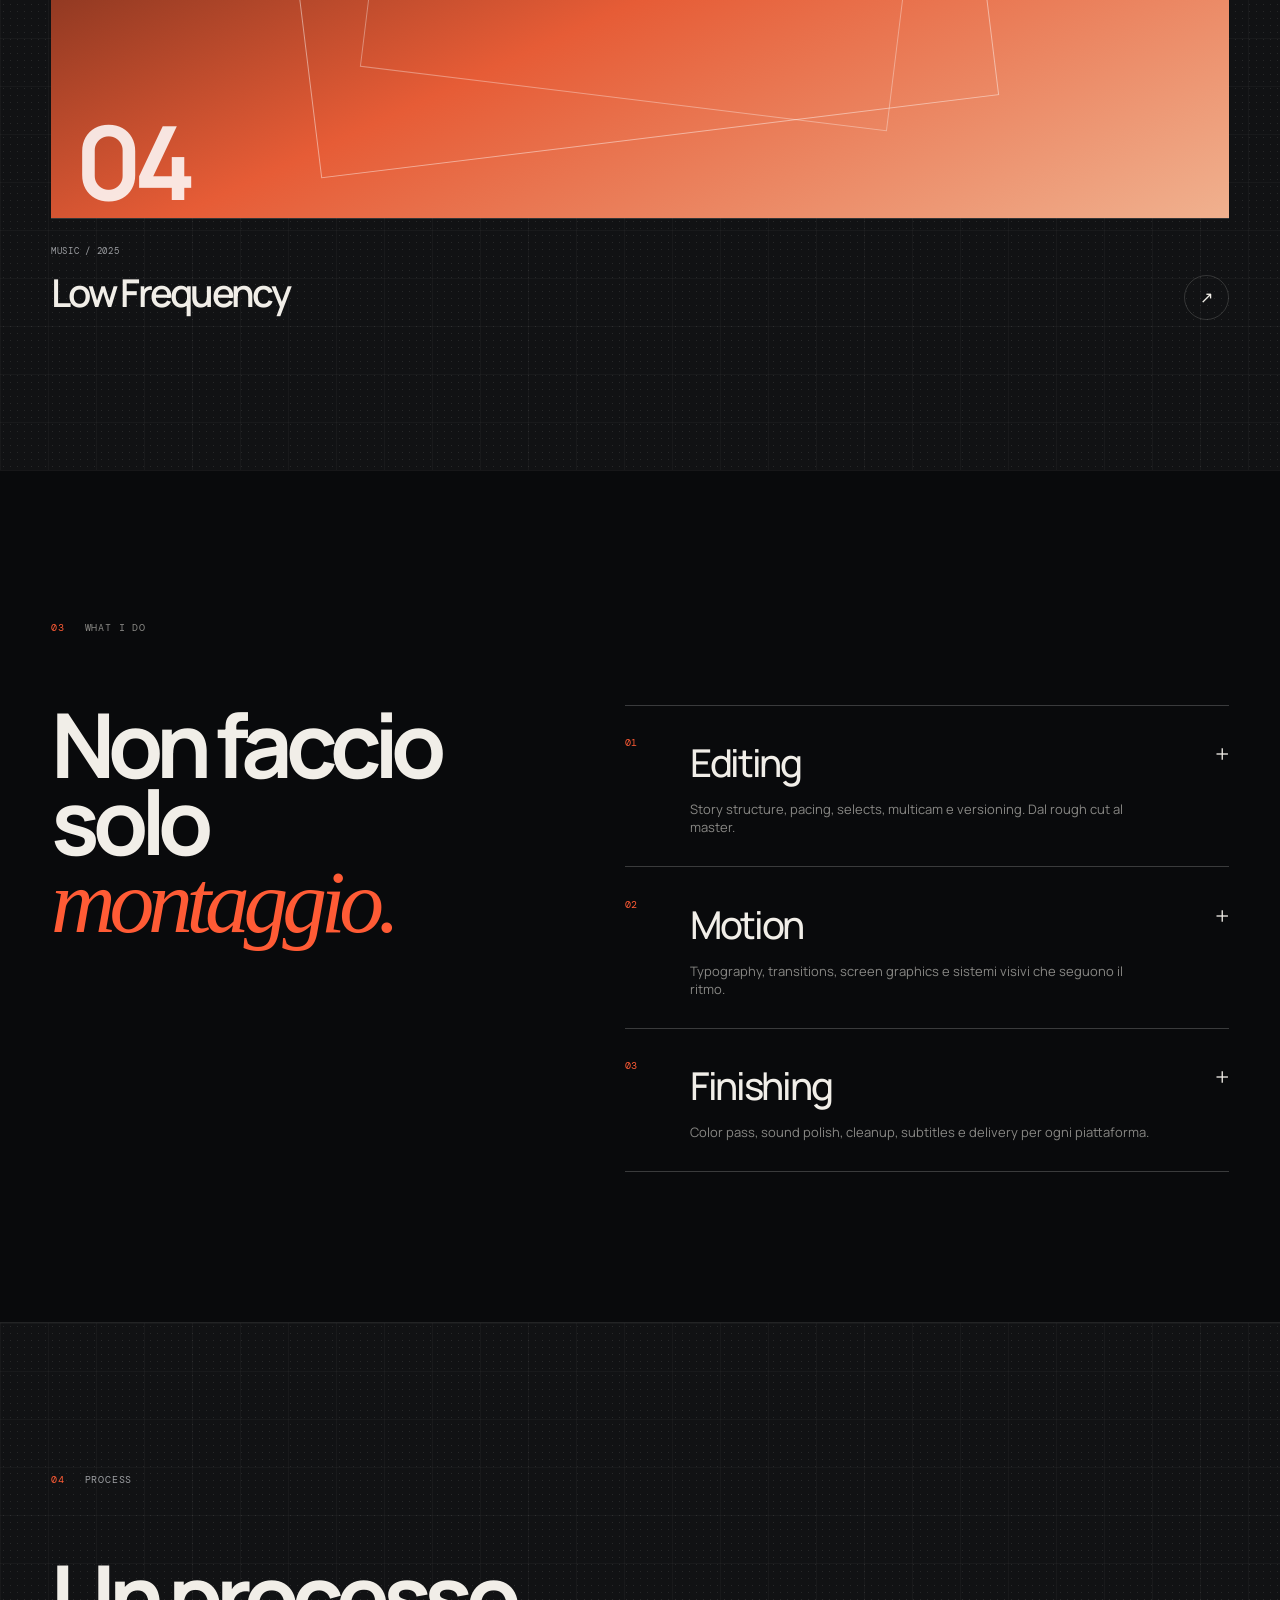
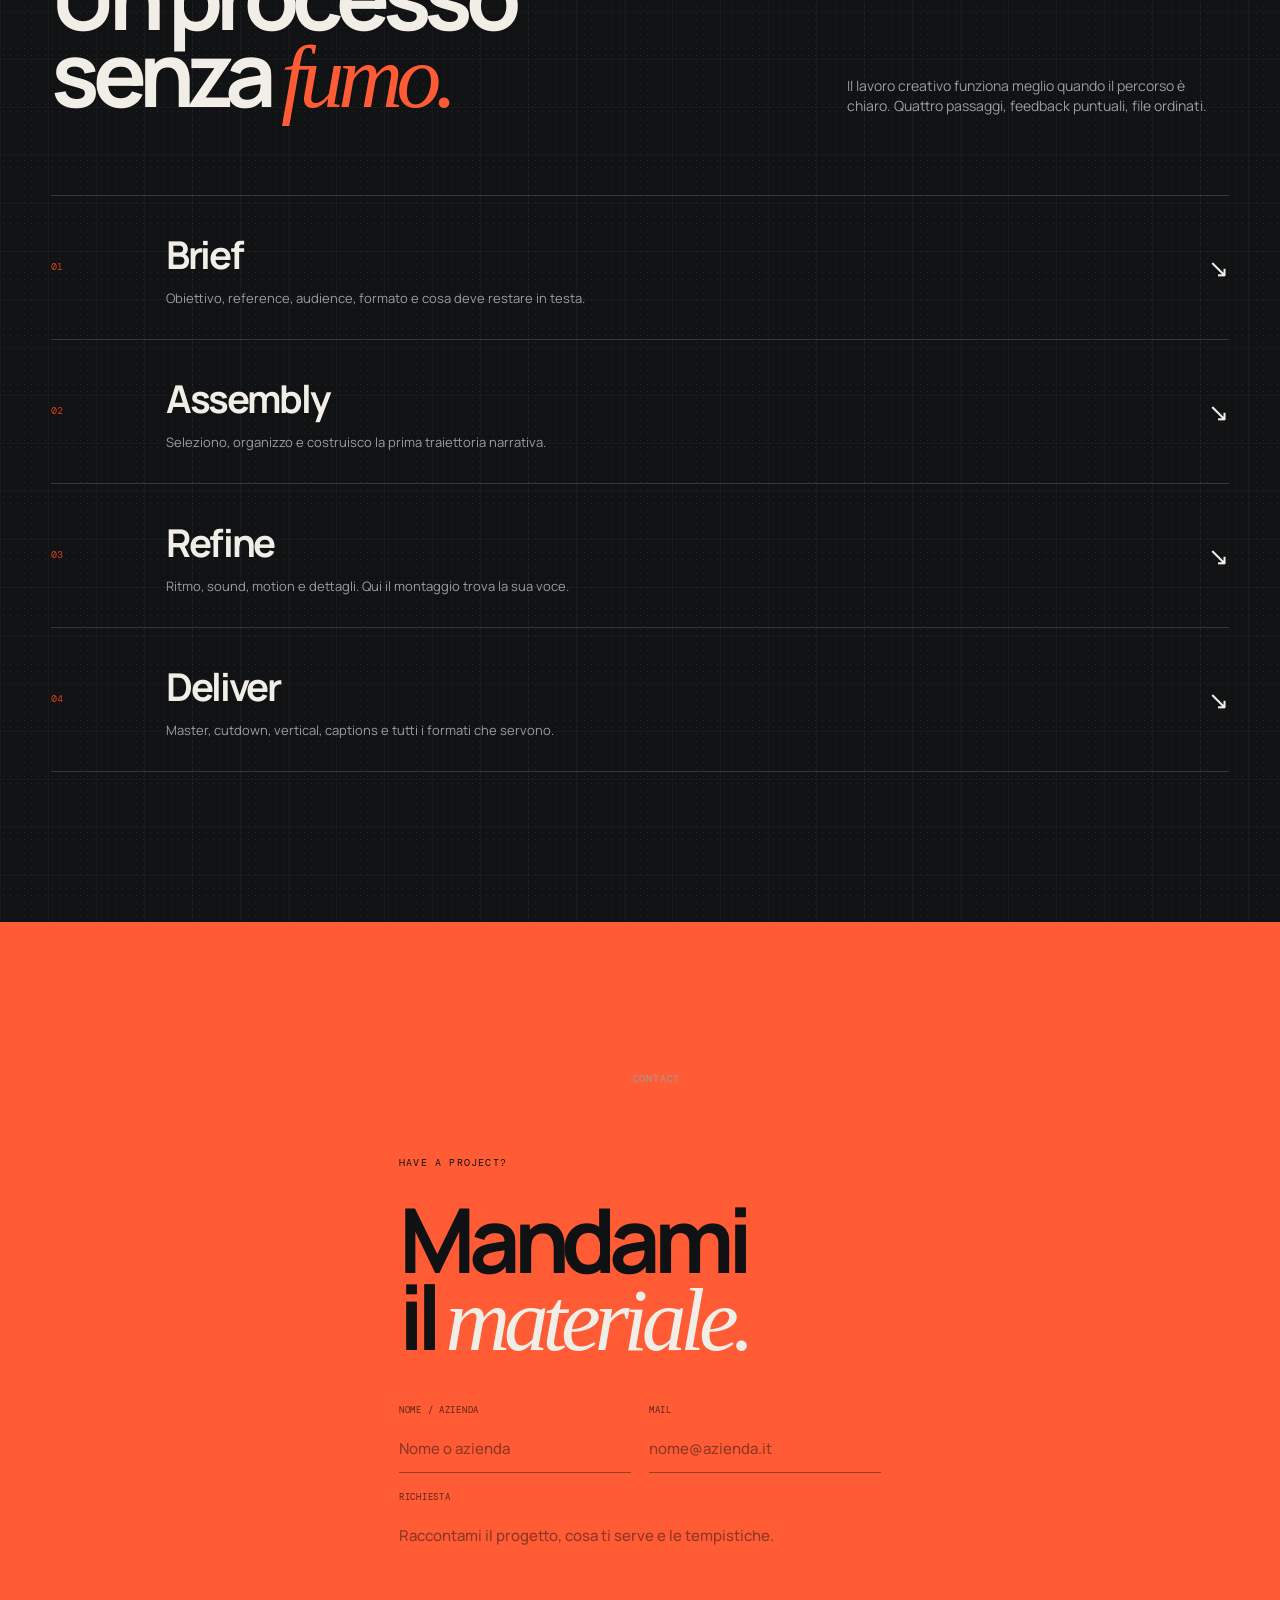
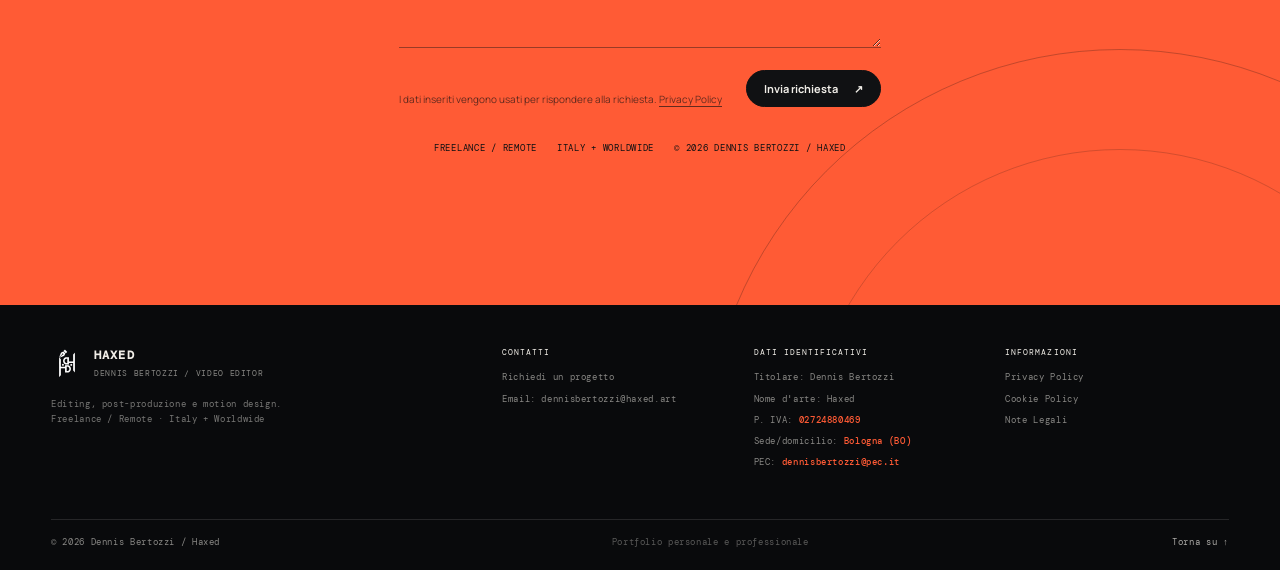
==== commit ed77cb33: "Add fixed expandable price list" ====
--- a/index.html
+++ b/index.html
@@ -144,6 +144,43 @@
     </section>
   </main>
 
+  <button class="pricing-trigger" type="button" data-pricing-trigger aria-expanded="false" aria-controls="pricing-panel">Listino prezzi</button>
+
+  <div class="pricing-panel" id="pricing-panel" data-pricing-panel aria-hidden="true">
+    <div class="pricing-card" role="dialog" aria-modal="true" aria-labelledby="pricing-title">
+      <div class="pricing-head">
+        <div>
+          <p class="pricing-kicker">HAXED / PRICE LIST</p>
+          <h2 class="pricing-title" id="pricing-title">Listino<br><em>base.</em></h2>
+        </div>
+        <button class="pricing-close" type="button" data-pricing-close aria-label="Chiudi listino prezzi">×</button>
+      </div>
+      <div class="pricing-list">
+        <article class="pricing-item">
+          <div><h3>Editing video</h3><p>Montaggio, selezione, struttura narrativa, pacing e delivery del master.</p></div>
+          <strong class="pricing-price">da 150 €</strong>
+        </article>
+        <article class="pricing-item">
+          <div><h3>Reel / Short form</h3><p>Video verticali per social, cut dinamici, sottotitoli e adattamento formato.</p></div>
+          <strong class="pricing-price">da 90 €</strong>
+        </article>
+        <article class="pricing-item">
+          <div><h3>Motion graphics</h3><p>Typography, animazioni, transizioni e grafiche integrate nel montaggio.</p></div>
+          <strong class="pricing-price">da 180 €</strong>
+        </article>
+        <article class="pricing-item">
+          <div><h3>Color &amp; finishing</h3><p>Color pass, cleanup, sound polish, captions e preparazione alla consegna.</p></div>
+          <strong class="pricing-price">da 100 €</strong>
+        </article>
+        <article class="pricing-item">
+          <div><h3>Pacchetto completo</h3><p>Editing + motion + finishing per un progetto con esigenze più articolate.</p></div>
+          <strong class="pricing-price">da 350 €</strong>
+        </article>
+      </div>
+      <p class="pricing-note">Prezzi indicativi di partenza. Il preventivo finale dipende da durata, quantità di materiale, complessità, revisioni e formati richiesti.</p>
+    </div>
+  </div>
+
   <footer class="site-footer" id="legal">
     <div class="footer-identity"><div class="footer-brand"><img class="footer-logo footer-logo-light" src="assets/img/branding/logo-black.png" alt="Haxed"><img class="footer-logo footer-logo-dark" src="assets/img/branding/logo-white.png" alt="Haxed"><div><strong>HAXED</strong><span>DENNIS BERTOZZI / VIDEO EDITOR</span></div></div><p>Editing, post-produzione e motion design.<br>Freelance / Remote · Italy + Worldwide</p></div>
     <div class="footer-links"><div class="footer-col"><span class="footer-label">CONTATTI</span><a href="#contact">Richiedi un progetto</a><a href="mailto:dennisbertozzi@haxed.art">Email: dennisbertozzi@haxed.art</a></div><div class="footer-col"><span class="footer-label">DATI IDENTIFICATIVI</span><span>Titolare: Dennis Bertozzi</span><span>Nome d'arte: Haxed</span><span>P. IVA: <b>02724880469</b></span><span>Sede/domicilio: <b>Bologna (BO)</b></span><span>PEC: <b>dennisbertozzi@pec.it</b></span></div><div class="footer-col"><span class="footer-label">INFORMAZIONI</span><a href="privacy-policy.html">Privacy Policy</a><a href="cookie-policy.html">Cookie Policy</a><a href="note-legali.html">Note Legali</a></div></div>
--- a/assets/css/mobile.css
+++ b/assets/css/mobile.css
@@ -89,12 +89,130 @@
 .contact-form-status.is-loading { color: rgba(16,17,19,.65); }
 .contact-honeypot { position: absolute !important; left: -10000px !important; width: 1px !important; height: 1px !important; opacity: 0 !important; pointer-events: none !important; }
 
+/* Floating price list */
+.pricing-trigger {
+  position: fixed;
+  z-index: 85;
+  top: 50%;
+  right: 0;
+  transform: translateY(-50%);
+  writing-mode: vertical-rl;
+  text-orientation: mixed;
+  border: 1px solid var(--line);
+  border-right: 0;
+  border-radius: 12px 0 0 12px;
+  padding: 15px 10px;
+  background: color-mix(in srgb, var(--paper) 72%, transparent);
+  color: var(--ink);
+  backdrop-filter: blur(12px);
+  -webkit-backdrop-filter: blur(12px);
+  font: 500 10px/1 var(--mono);
+  letter-spacing: .12em;
+  text-transform: uppercase;
+  cursor: pointer;
+  transition: background .25s ease, color .25s ease, padding .25s ease;
+}
+.pricing-trigger:hover,
+.pricing-trigger[aria-expanded="true"] {
+  background: var(--orange);
+  color: var(--ink);
+  padding-right: 13px;
+}
+.pricing-panel {
+  position: fixed;
+  inset: 0;
+  z-index: 90;
+  display: grid;
+  place-items: center;
+  padding: 30px;
+  background: rgba(0,0,0,.18);
+  opacity: 0;
+  visibility: hidden;
+  pointer-events: none;
+  transition: opacity .25s ease, visibility .25s ease;
+}
+.pricing-panel.is-open {
+  opacity: 1;
+  visibility: visible;
+  pointer-events: auto;
+}
+.pricing-card {
+  width: min(680px, 100%);
+  max-height: min(78svh, 760px);
+  overflow: auto;
+  box-sizing: border-box;
+  padding: 30px;
+  background: color-mix(in srgb, var(--paper) 88%, transparent);
+  color: var(--ink);
+  border: 1px solid var(--line);
+  border-radius: 18px;
+  box-shadow: 0 24px 80px rgba(0,0,0,.18);
+  backdrop-filter: blur(24px) saturate(120%);
+  -webkit-backdrop-filter: blur(24px) saturate(120%);
+  transform: translateY(18px) scale(.98);
+  transition: transform .3s var(--ease);
+}
+.pricing-panel.is-open .pricing-card { transform: translateY(0) scale(1); }
+.pricing-head {
+  display: flex;
+  justify-content: space-between;
+  align-items: start;
+  gap: 25px;
+  padding-bottom: 24px;
+  border-bottom: 1px solid var(--line);
+}
+.pricing-kicker {
+  margin: 0 0 9px;
+  font: 9px/1 var(--mono);
+  letter-spacing: .1em;
+  text-transform: uppercase;
+  color: var(--orange-dark);
+}
+.pricing-title {
+  margin: 0;
+  font-size: clamp(2.5rem, 6vw, 4.8rem);
+  line-height: .88;
+  letter-spacing: -.08em;
+}
+.pricing-title em { font-family: var(--serif); font-weight: 400; color: var(--orange); }
+.pricing-close {
+  display: grid;
+  place-items: center;
+  width: 38px;
+  height: 38px;
+  flex: 0 0 38px;
+  border: 1px solid var(--line);
+  border-radius: 50%;
+  background: transparent;
+  color: var(--ink);
+  font-size: 20px;
+  cursor: pointer;
+}
+.pricing-list { margin-top: 4px; }
+.pricing-item {
+  display: grid;
+  grid-template-columns: 1fr auto;
+  gap: 20px;
+  padding: 20px 0;
+  border-bottom: 1px solid var(--line);
+}
+.pricing-item:last-child { border-bottom: 0; }
+.pricing-item h3 { margin: 0; font-size: 17px; letter-spacing: -.035em; }
+.pricing-item p { margin: 6px 0 0; max-width: 470px; color: var(--muted); font-size: 11px; line-height: 1.5; }
+.pricing-price { align-self: start; white-space: nowrap; font: 500 11px/1 var(--mono); color: var(--orange-dark); }
+.pricing-note {
+  margin: 18px 0 0;
+  color: var(--muted);
+  font: 9px/1.55 var(--mono);
+  letter-spacing: .01em;
+}
+
+body.pricing-open { overflow: hidden; }
+
 @media (max-width: 850px) {
   :root { --gutter: 18px; }
   html, body { width: 100%; max-width: 100%; overflow-x: hidden; }
 
-  /* The theme-system block in main.css later sets .site-header to relative.
-     Reassert fixed positioning on phones so it stays at the viewport top. */
   .site-header {
     position: fixed !important;
     top: 0 !important;
@@ -180,6 +298,15 @@
   .footer-col { gap: 7px; font-size: 9px; }
   .footer-bottom { grid-template-columns: 1fr; gap: 9px; align-items: start; }
   .footer-bottom a { justify-self: start; }
+
+  .pricing-trigger { padding: 13px 8px; font-size: 9px; border-radius: 10px 0 0 10px; }
+  .pricing-card { padding: 22px 18px; border-radius: 16px; max-height: 82svh; }
+  .pricing-head { padding-bottom: 18px; }
+  .pricing-title { font-size: clamp(2.25rem, 12vw, 4rem); }
+  .pricing-item { grid-template-columns: minmax(0, 1fr) auto; gap: 12px; padding: 17px 0; }
+  .pricing-item h3 { font-size: 15px; }
+  .pricing-item p { font-size: 10px; }
+  .pricing-price { font-size: 10px; }
 }
 
 @media (max-width: 520px) {
@@ -198,8 +325,11 @@
   .project-arrow { width: 34px; height: 34px; flex-basis: 34px; font-size: 12px; }
   .contact { min-height: 78svh; }
   .site-footer { padding-left: 14px; padding-right: 14px; }
+  .pricing-panel { padding: 14px; }
+  .pricing-card { padding: 19px 15px; }
 }
 
 @media (hover: none) {
   .project:hover .visual-shape, .project:hover .project-arrow, .service:hover .service-symbol, .process-item:hover .process-mark, .play-button:hover, .nav-contact:hover, .contact-submit:hover { transform: none; }
-}
+  .pricing-trigger:hover { background: color-mix(in srgb, var(--paper) 72%, transparent); color: var(--ink); padding-right: 8px; }
+}
